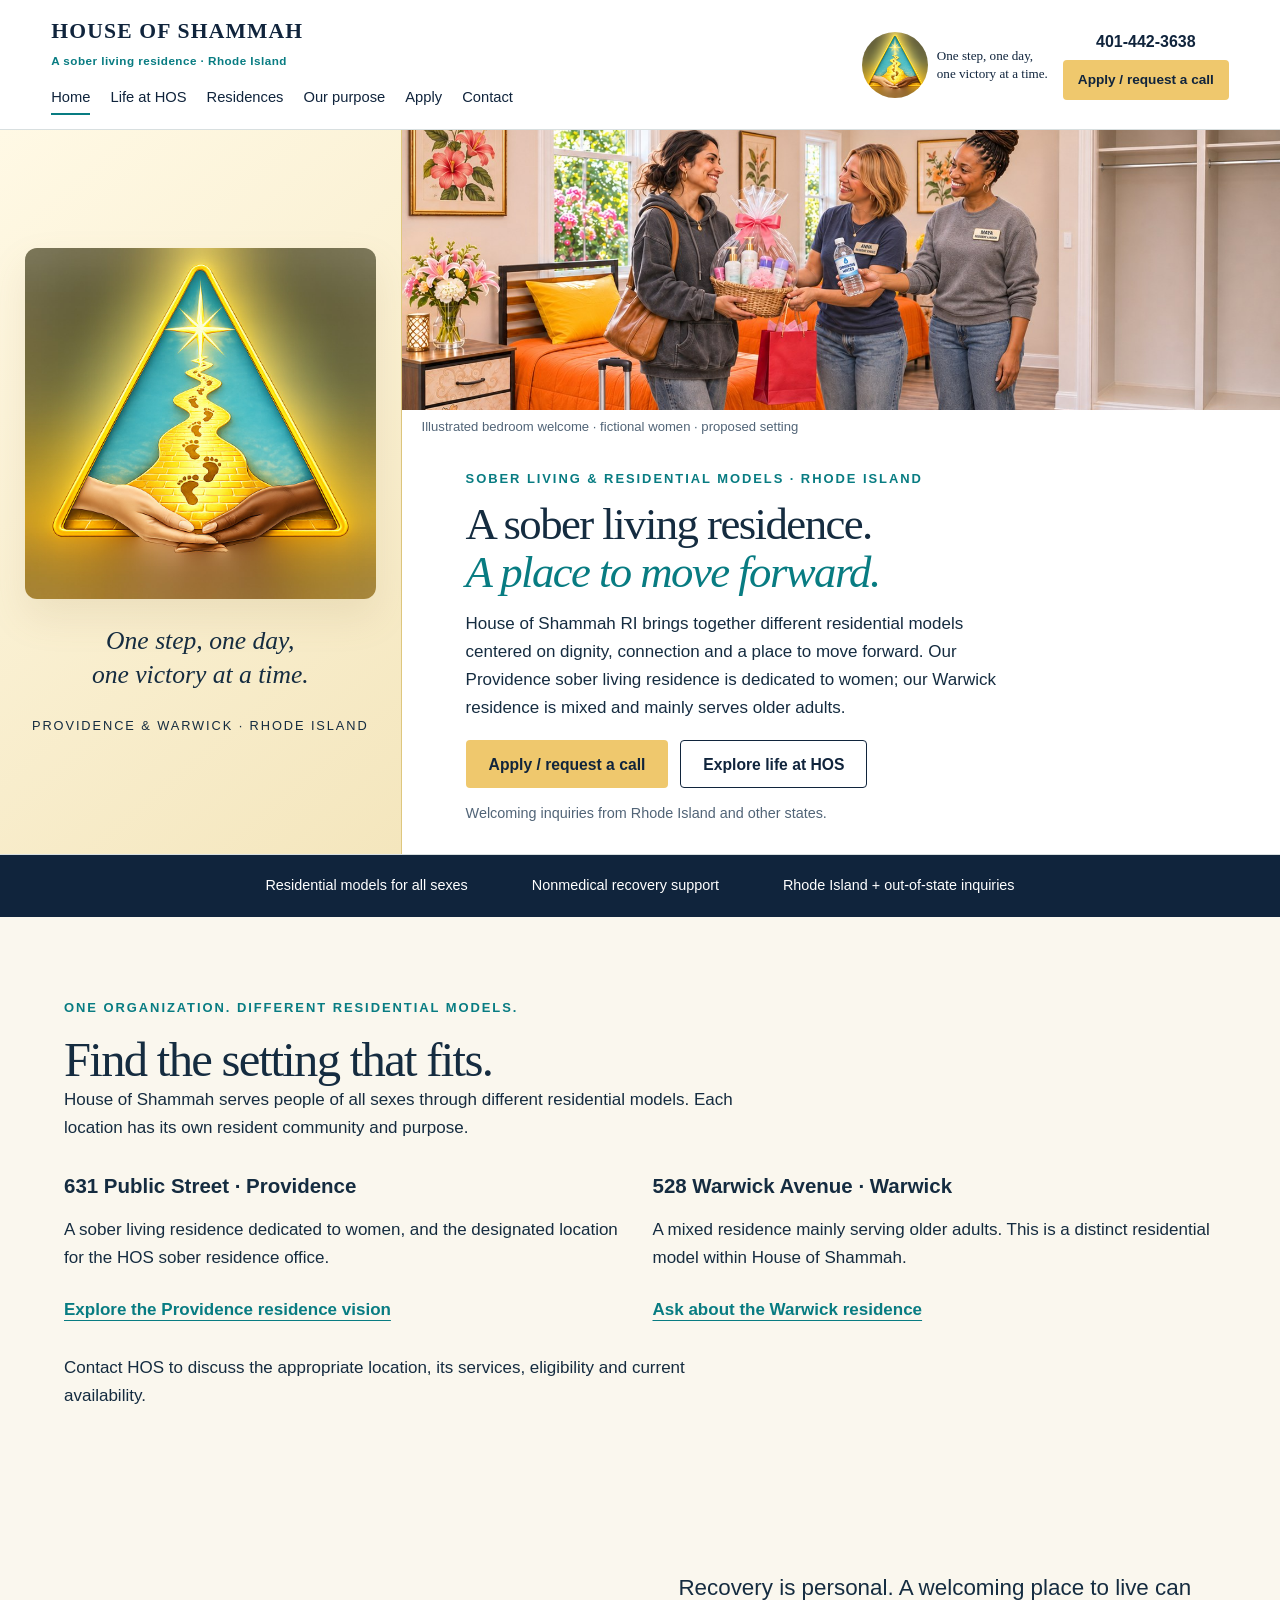
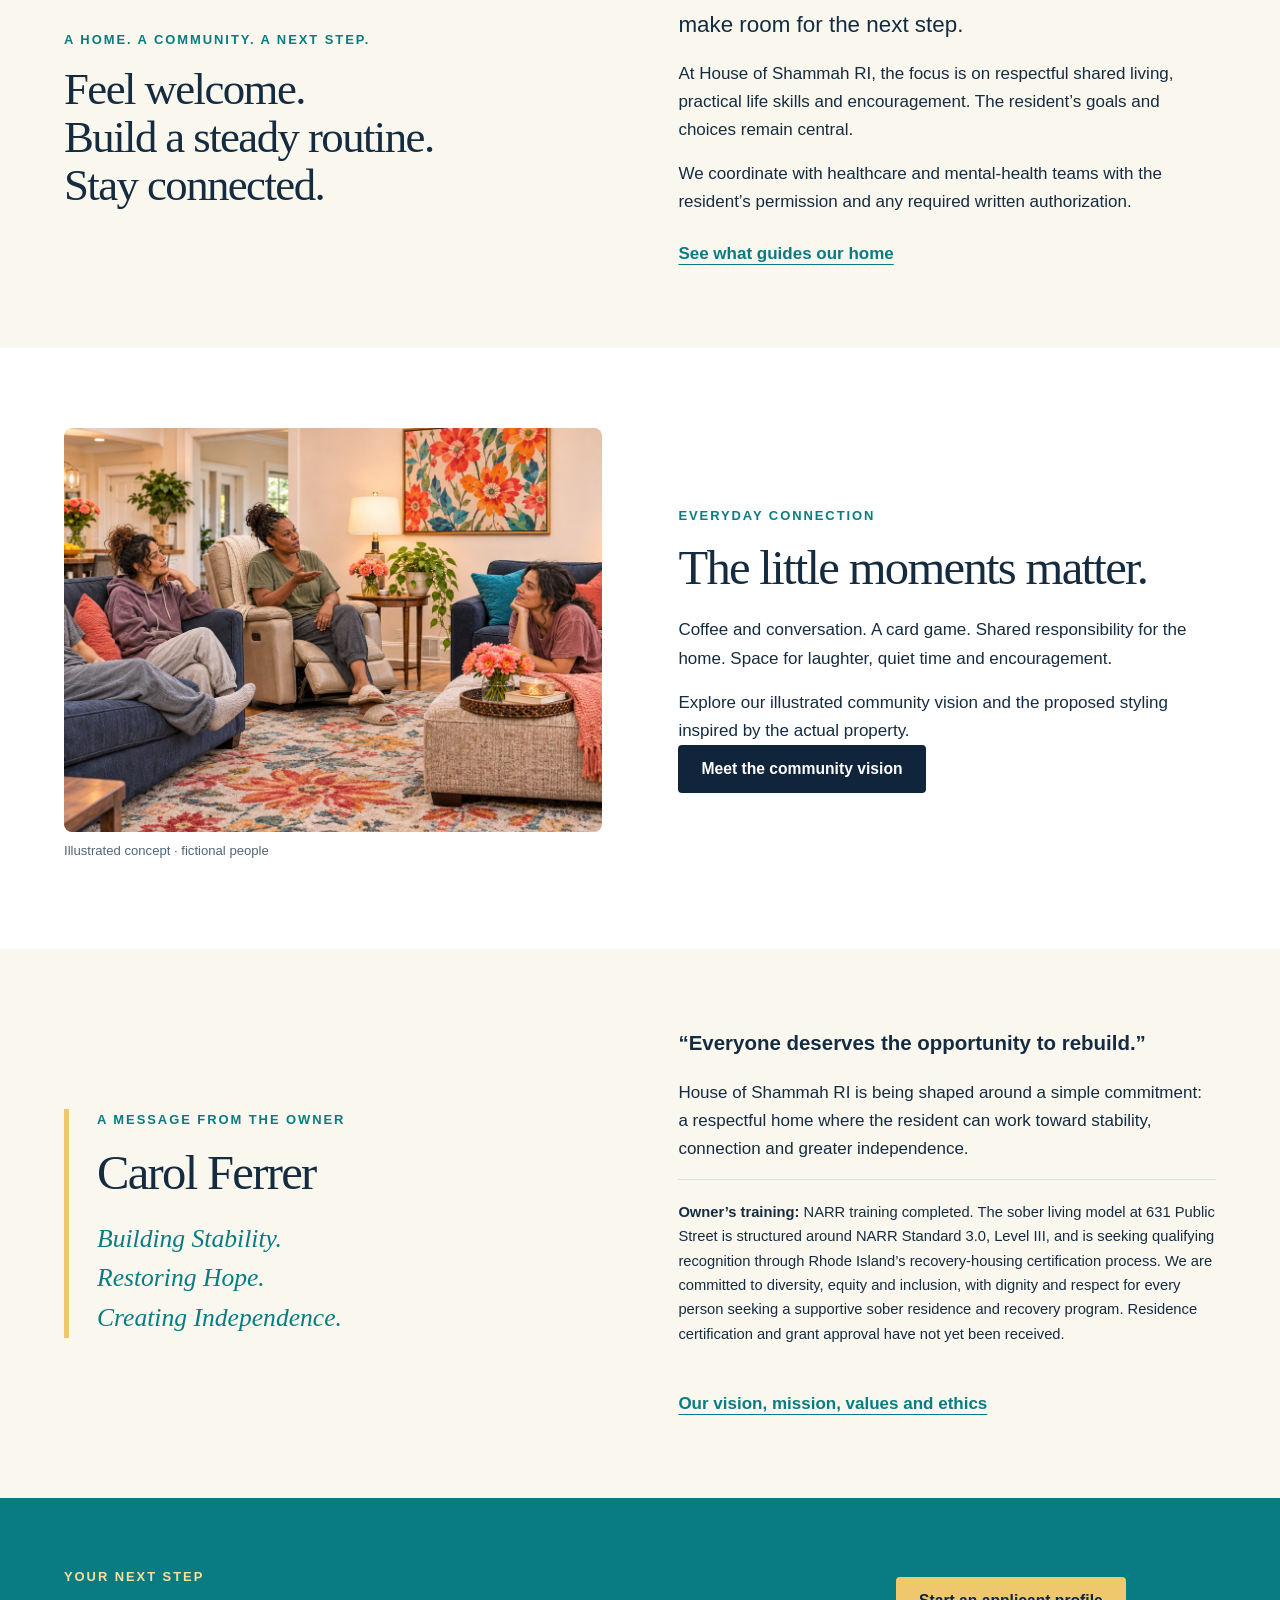
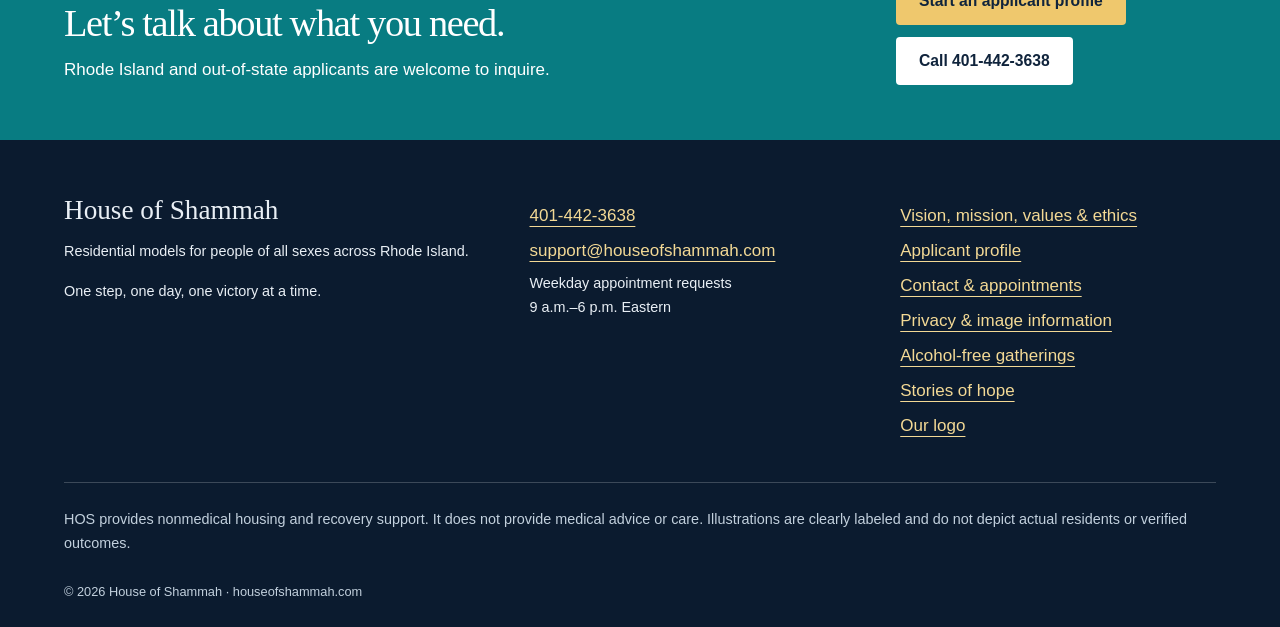
==== index.html @ 66580cbb "Clarify HOS organization and Providence and Warwick residential models" ====
<!doctype html><html lang="en"><head><meta charset="utf-8"><meta name="viewport" content="width=device-width,initial-scale=1"><title>A Sober Living Residence in Rhode Island | House of Shammah</title><meta name="description" content="House of Shammah serves all sexes through different Rhode Island residential models: a women’s sober residence and designated office in Providence, and a mixed residence mainly for older adults in Warwick."><meta name="theme-color" content="#10243c"><link rel="canonical" href="https://houseofshammah.com/"><link rel="icon" href="assets/refresh/hos-logo.jpg"><meta property="og:title" content="A Sober Living Residence in Rhode Island | House of Shammah"><meta property="og:description" content="House of Shammah serves all sexes through different Rhode Island residential models: a women’s sober residence and designated office in Providence, and a mixed residence mainly for older adults in Warwick."><meta property="og:image" content="https://houseofshammah.com/assets/refresh/welcome-casual.jpg"><link rel="stylesheet" href="redesign.css"><link rel="stylesheet" href="finishing.css"><script src="site.js" defer></script></head><body><a class="skip" href="#main">Skip to content</a><header class="site-header"><div class="header-inner"><div class="navigation"><a class="wordmark" href="index.html">HOUSE OF SHAMMAH<span>A sober living residence · Rhode Island</span></a><button class="menu-toggle" aria-expanded="false" aria-controls="primary-nav">Menu</button><nav id="primary-nav" aria-label="Main navigation"><a href="index.html" aria-current=page>Home</a><a href="life.html" >Life at HOS</a><a href="residence.html" >Residences</a><a href="purpose.html" >Our purpose</a><a href="apply.html" >Apply</a><a href="contact.html" >Contact</a></nav></div><div class="header-contact"><a class="mini-brand" href="logo.html" aria-label="House of Shammah logo and tagline"><img src="assets/refresh/hos-logo.jpg" alt="House of Shammah gold and turquoise logo"><span>One step, one day,<br>one victory at a time.</span></a><div class="contact-actions"><a href="tel:14014423638">401-442-3638</a><a class="button gold small" href="apply.html">Apply / request a call</a></div></div></div><div class="compact-tagline">One step, one day, one victory at a time.</div></header><main id="main"><section class="hero"><div class="hero-brand"><a href="logo.html"><img src="assets/refresh/hos-logo.jpg" alt="House of Shammah logo" width="1024" height="1024"></a><p class="brand-tagline">One step, one day,<br>one victory at a time.</p><p class="place">Providence & Warwick · Rhode Island</p></div><div class="hero-story"><div class="hero-copy"><p class="eyebrow">Sober living & residential models · Rhode Island</p><h1>A sober living residence.<br><em>A place to move forward.</em></h1><p>House of Shammah RI brings together different residential models centered on dignity, connection and a place to move forward. Our Providence sober living residence is dedicated to women; our Warwick residence is mixed and mainly serves older adults.</p><div class="buttons"><a class="button gold" href="apply.html">Apply / request a call</a><a class="button outline" href="life.html">Explore life at HOS</a></div><p class="micro">Welcoming inquiries from Rhode Island and other states.</p></div><div class="hero-photo"><figure><a class="image-link" href="assets/refresh/bedroom-welcome-water.jpg" aria-label="Open image: Women offering a newcomer a welcome basket and drinking water"><img src="assets/refresh/bedroom-welcome-water.jpg" alt="Women offering a newcomer a welcome basket and drinking water" fetchpriority=high decoding="async"></a><figcaption>Illustrated bedroom welcome · fictional women · proposed setting</figcaption></figure></div></div></section><div class="promise-strip"><span>Residential models for all sexes</span><span>Nonmedical recovery support</span><span>Rhode Island + out-of-state inquiries</span></div><section class="section" id="residential-models"><p class="eyebrow">One organization. Different residential models.</p><h2>Find the setting that fits.</h2><p>House of Shammah serves people of all sexes through different residential models. Each location has its own resident community and purpose.</p><div class="comparison"><article><h3>631 Public Street · Providence</h3><p>A sober living residence dedicated to women, and the designated location for the HOS sober residence office.</p><a class="text-link" href="residence.html#providence">Explore the Providence residence vision</a></article><article><h3>528 Warwick Avenue · Warwick</h3><p>A mixed residence mainly serving older adults. This is a distinct residential model within House of Shammah.</p><a class="text-link" href="contact.html">Ask about the Warwick residence</a></article></div><p>Contact HOS to discuss the appropriate location, its services, eligibility and current availability.</p></section><section class="section intro"><div><p class="eyebrow">A home. A community. A next step.</p><h2>Feel welcome.<br>Build a steady routine.<br>Stay connected.</h2></div><div><p class="large">Recovery is personal. A welcoming place to live can make room for the next step.</p><p>At House of Shammah RI, the focus is on respectful shared living, practical life skills and encouragement. The resident’s goals and choices remain central.</p><p>We coordinate with healthcare and mental-health teams with the resident’s permission and any required written authorization.</p><a class="text-link" href="purpose.html">See what guides our home</a></div></section><section class="section feature"><div><figure><a class="image-link" href="assets/refresh/living-casual.jpg" aria-label="Open image: Fictional women in casual clothing enjoying conversation in a living room"><img src="assets/refresh/living-casual.jpg" alt="Fictional women in casual clothing enjoying conversation in a living room" loading=lazy decoding="async"></a><figcaption>Illustrated concept · fictional people</figcaption></figure></div><div><p class="eyebrow">Everyday connection</p><h2>The little moments matter.</h2><p>Coffee and conversation. A card game. Shared responsibility for the home. Space for laughter, quiet time and encouragement.</p><p>Explore our illustrated community vision and the proposed styling inspired by the actual property.</p><a class="button navy" href="life.html">Meet the community vision</a></div></section><section class="section founder"><div class="founder-name"><p class="eyebrow">A message from the owner</p><h2>Carol Ferrer</h2><p class="founder-tagline">Building Stability.<br>Restoring Hope.<br>Creating Independence.</p></div><div><h3>“Everyone deserves the opportunity to rebuild.”</h3><p>House of Shammah RI is being shaped around a simple commitment: a respectful home where the resident can work toward stability, connection and greater independence.</p><p class="credential"><strong>Owner’s training:</strong> NARR training completed. The sober living model at 631 Public Street is structured around NARR Standard 3.0, Level III, and is seeking qualifying recognition through Rhode Island’s recovery-housing certification process. We are committed to diversity, equity and inclusion, with dignity and respect for every person seeking a supportive sober residence and recovery program. Residence certification and grant approval have not yet been received.</p><a class="text-link" href="purpose.html">Our vision, mission, values and ethics</a></div></section><section class="cta"><div><p class="eyebrow">Your next step</p><h2>Let’s talk about what you need.</h2><p>Rhode Island and out-of-state applicants are welcome to inquire.</p></div><div class="buttons"><a class="button gold" href="apply.html">Start an applicant profile</a><a class="button light" href="tel:14014423638">Call 401-442-3638</a></div></section></main><footer><div class="footer-grid"><div><strong>House of Shammah</strong><p>Residential models for people of all sexes across Rhode Island.</p><p>One step, one day, one victory at a time.</p></div><div><a href="tel:14014423638">401-442-3638</a><a href="mailto:support@houseofshammah.com">support@houseofshammah.com</a><p>Weekday appointment requests<br>9 a.m.–6 p.m. Eastern</p></div><div><a href="purpose.html">Vision, mission, values & ethics</a><a href="apply.html">Applicant profile</a><a href="contact.html">Contact & appointments</a><a href="privacy.html">Privacy & image information</a><a href="alcohol-free.html">Alcohol-free gatherings</a><a href="stories.html">Stories of hope</a><a href="logo.html">Our logo</a></div></div><p class="footer-note">HOS provides nonmedical housing and recovery support. It does not provide medical advice or care. Illustrations are clearly labeled and do not depict actual residents or verified outcomes.</p><p class="copyright">© 2026 House of Shammah · houseofshammah.com</p></footer><dialog id="image-dialog"><button class="dialog-close" aria-label="Close enlarged image">Close</button><img alt=""><p></p></dialog></body></html>
---- redesign.css ----
:root{--navy:#10243c;--teal:#087c82;--gold:#efc86d;--cream:#faf7ee;--ink:#152c40;--muted:#516477;--line:#d8dfe0;--serif:Georgia,'Times New Roman',serif}*{box-sizing:border-box}html{scroll-behavior:smooth;scroll-padding-top:160px}body{margin:0;background:var(--cream);color:var(--ink);font:1.0625rem/1.65 Arial,Helvetica,sans-serif}img{display:block;max-width:100%;height:auto}a{color:var(--teal);text-underline-offset:5px}button,input,select,textarea{font:inherit}button,a:focus-visible,input:focus-visible,select:focus-visible,textarea:focus-visible,summary:focus-visible{outline-color:var(--teal);outline-offset:4px}h1,h2,h3,p,figure{margin:0}h1,h2{font-family:var(--serif);font-weight:400;line-height:1.07;letter-spacing:-.035em}h1{font-size:clamp(2.5rem,4.9vw,4.8rem)}h2{font-size:clamp(2.1rem,3.8vw,3.7rem)}h3{font-size:1.28rem;line-height:1.35}p+p{margin-top:1rem}p{max-width:72ch}.eyebrow{text-transform:uppercase;font-size:.81rem;letter-spacing:.15em;font-weight:700;color:var(--teal);margin-bottom:1rem}.lede{font-size:1.25rem;max-width:64ch;line-height:1.6}.large{font-size:1.4rem}.micro,.form-note{font-size:.9rem;color:var(--muted)}.skip{position:fixed;top:-100px;left:20px;z-index:100;background:white;padding:12px}.skip:focus{top:10px}.site-header{position:sticky;top:0;z-index:30;background:#fffffff7;border-bottom:1px solid var(--line);backdrop-filter:blur(14px)}.header-inner{max-width:1520px;margin:auto;display:flex;justify-content:space-between;gap:24px;padding:14px 4vw;align-items:center}.wordmark{font-family:var(--serif);font-size:1.35rem;letter-spacing:.055em;text-decoration:none;color:var(--navy);font-weight:700;display:block}.wordmark span{display:block;font:700 .73rem/1.4 Arial,sans-serif;letter-spacing:.04em;color:var(--teal);margin:3px 0 12px}.navigation nav{display:flex;flex-wrap:wrap;gap:20px}.navigation nav a{font-size:.92rem;color:var(--navy);text-decoration:none;padding:4px 0;border-bottom:2px solid transparent}.navigation nav a:hover,.navigation nav a[aria-current]{border-color:var(--teal)}.header-contact{display:flex;align-items:center;gap:15px;flex-shrink:0}.mini-brand{display:flex;align-items:center;gap:9px;text-decoration:none;color:var(--navy)}.mini-brand img{width:66px;height:66px;object-fit:contain;border-radius:50%}.mini-brand span{font:.82rem/1.35 var(--serif)}.contact-actions{display:flex;flex-direction:column;align-items:center;gap:5px}.contact-actions>a:first-child{font-weight:700;text-decoration:none;color:var(--navy);font-size:1rem}.button{display:inline-flex;justify-content:center;align-items:center;border:1px solid transparent;min-height:48px;padding:12px 22px;text-decoration:none;border-radius:4px;font-size:.98rem;line-height:1.35;font-weight:700;cursor:pointer;transition:transform .16s,background .16s}.button:hover{transform:translateY(-2px)}.button.small{font-size:.85rem;min-height:40px;padding:9px 14px}.button.gold{background:var(--gold);color:var(--navy)}.button.navy{background:var(--navy);color:white}.button.outline{background:transparent;border-color:var(--navy);color:var(--navy)}.button.light{background:white;color:var(--navy)}.buttons{display:flex;flex-wrap:wrap;gap:12px;margin-top:24px}.text-link{font-weight:700;display:inline-block;margin-top:24px}.menu-toggle{display:none}.hero{display:grid;grid-template-columns:minmax(270px,.8fr) minmax(0,1.75fr);max-width:1600px;margin:auto;border-bottom:1px solid var(--line)}.hero-brand{display:flex;align-items:center;justify-content:center;flex-direction:column;text-align:center;background:linear-gradient(140deg,#fff9e5,#f4e6bd);padding:42px 25px;border-right:1px solid #dec77e}.hero-brand img{width:100%;max-width:360px;aspect-ratio:1;object-fit:contain;border-radius:12px;box-shadow:0 18px 38px #9b7c4b22}.brand-tagline{font:italic clamp(1.3rem,2vw,2rem)/1.35 var(--serif);margin-top:25px}.place{font-size:.8rem;text-transform:uppercase;letter-spacing:.15em;margin-top:22px}.hero-story{position:relative;background:white;display:flex;flex-direction:column}.hero-copy{padding:35px 5vw 28px}.hero-copy h1{font-size:clamp(2.6rem,4vw,4.1rem)}.hero-copy h1 em{font-weight:400;color:var(--teal)}.hero-copy>p:not(.eyebrow){margin-top:18px;max-width:59ch}.hero-copy .micro{margin-top:14px!important}.hero-photo figure>a{display:block}.hero-photo img{width:100%;height:310px;object-fit:cover;object-position:center 48%}.hero-photo figcaption{padding:7px 20px}.promise-strip{background:var(--navy);color:white;display:flex;justify-content:center;gap:5vw;padding:19px 5vw;font-size:.9rem}.section{max-width:1340px;margin:auto;padding:80px 5vw}.intro,.feature,.founder{display:grid;grid-template-columns:1fr 1fr;gap:6vw;align-items:center}.intro h2{font-size:clamp(2rem,3.5vw,3.4rem)}.feature{background:white;max-width:none;padding-left:max(5vw,calc((100vw - 1206px)/2));padding-right:max(5vw,calc((100vw - 1206px)/2))}.feature h2,.founder h3{margin-bottom:22px}.feature figure img{width:100%;aspect-ratio:4/3;object-fit:cover;border-radius:8px}.founder-name{border-left:5px solid var(--gold);padding-left:28px}.founder-tagline{font:italic 1.6rem/1.55 var(--serif);color:var(--teal);margin-top:20px}.credential{font-size:.92rem;padding:20px 0;border-top:1px solid var(--line)}.cta{background:var(--teal);color:white;padding:55px max(5vw,calc((100vw - 1206px)/2));display:flex;gap:40px;align-items:center;justify-content:space-between}.cta .eyebrow{color:#f8df9e}.cta h2{font-size:clamp(2rem,3vw,3rem)}.cta p{margin-top:12px}.cta .buttons{max-width:320px;flex-shrink:0}.page-heading{max-width:1340px;margin:auto;padding:65px 5vw 42px}.page-heading h1{max-width:1000px;margin-bottom:25px}.page-heading+.section{padding-top:35px}.comparison{display:grid;grid-template-columns:1fr 1fr;gap:25px;margin:30px 0}.comparison h3{margin-bottom:16px}.comparison img{width:100%;aspect-ratio:4/3;object-fit:cover;border-radius:6px}.comparison+figure img{width:100%;border-radius:7px}.gallery{display:grid;gap:25px;margin-top:28px}.gallery.two{grid-template-columns:1fr 1fr}.gallery.three{grid-template-columns:repeat(3,1fr)}.gallery img{width:100%;height:330px;object-fit:cover;border-radius:6px}.gallery.three img{height:265px}.gallery-heading{font:2rem var(--serif);border-top:1px solid var(--line);padding-top:32px;margin-top:40px}figcaption{font-size:.82rem;line-height:1.5;padding:9px 0;color:var(--muted)}figcaption strong{font-size:1rem;color:var(--navy)}.image-link{display:block;cursor:zoom-in}.pastel{background:#eff7f4;max-width:none;padding-left:max(5vw,calc((100vw - 1206px)/2));padding-right:max(5vw,calc((100vw - 1206px)/2))}.view-switch{display:flex;gap:10px;margin-top:25px}.concept-section{padding-top:25px}.purpose-triptych{display:grid;grid-template-columns:1fr 1fr 1fr;gap:30px;align-items:start}.purpose-logo{position:sticky;top:165px;border-right:1px solid #c8aa5c;padding-right:25px;text-align:center}.purpose-logo img{width:100%;object-fit:contain;aspect-ratio:1;border-radius:10px}.purpose-logo h2{font-size:2rem;margin:25px 0 10px}.purpose-logo p{font:italic 1.5rem/1.4 var(--serif)}.frame-column{display:grid;gap:24px}.frame-column img{width:100%;height:auto;object-fit:contain}.readable-statements{padding-top:20px}details{margin-top:18px;border-bottom:1px solid var(--line);padding:20px 0}summary{cursor:pointer;font-size:1.2rem;font-weight:700}details p{padding:20px 0 5px}.application-layout{display:grid;grid-template-columns:310px 1fr;gap:55px;padding-top:20px}.application-layout aside{align-self:start;position:sticky;top:155px}.application-layout aside h2{font-size:2rem}.application-layout ol{padding-left:24px}.application-layout li{margin:15px 0}form{min-width:0}form>h2{font-size:2rem;margin-bottom:25px}fieldset{border:0;border-top:1px solid var(--line);padding:30px 0;margin:0}legend{font:1.7rem var(--serif);padding:0 12px 0 0}label{display:block;font-size:.95rem;font-weight:700;margin-top:15px}input,select,textarea{display:block;width:100%;min-height:46px;border:1px solid #9aaab5;background:white;border-radius:4px;color:var(--navy);padding:10px 12px;margin-top:7px;max-width:100%}textarea{resize:vertical}input[type=checkbox]{display:inline;width:18px;height:18px;min-height:18px;flex-shrink:0;margin:4px 0 0}.check{display:flex;gap:10px;align-items:start;font-weight:400}.form-grid{display:grid;grid-template-columns:1fr 1fr;gap:0 22px}.contact-person{padding:15px 0 22px}.contact-person+.contact-person{border-top:1px dashed var(--line)}.income-options{margin-top:20px;display:grid;grid-template-columns:1fr 1fr;gap:0 20px}.income-options p{grid-column:1/-1}fieldset>p,.form-note{margin-top:20px}.text-button{background:transparent;border:0;text-decoration:underline;color:var(--teal);cursor:pointer;padding:12px}form button[type=submit]{margin-top:25px}#appointment-status{font-weight:700;margin-top:20px;color:var(--teal)}.contact-grid{display:grid;grid-template-columns:1fr 1fr;gap:7vw;padding-top:20px}.contact-block{background:var(--navy);color:white;padding:35px;border-radius:8px}.contact-block h2{font-size:2.5rem;margin-bottom:30px}.contact-block a{display:block;color:var(--gold);overflow-wrap:anywhere}.big-phone{font-size:clamp(1.8rem,2.8vw,2.5rem);text-decoration:none;font-weight:700;margin:20px 0}.contact-block p{margin-top:22px}.appointment-form h2{font-size:2.8rem;margin-bottom:20px}.appointment-form{scroll-margin-top:170px}.logo-page{text-align:center;max-width:1100px;margin:auto;padding:70px 5vw 90px}.logo-page h1{font-size:clamp(2.5rem,4vw,4rem)}.logo-page>img{width:min(100%,640px);aspect-ratio:1;object-fit:contain;margin:35px auto;border-radius:12px}.logo-page .button{margin-top:35px}.prose{max-width:1000px;padding-top:10px}.prose h2{font-size:2rem;margin:35px 0 20px}.footer-grid{max-width:1206px;margin:auto;display:grid;grid-template-columns:1.3fr 1fr 1fr;gap:55px}footer{background:#0b1b2f;color:#e9eff5;padding:55px 5vw 25px}footer a{color:#f3d995;display:block;margin:7px 0;overflow-wrap:anywhere}footer p{font-size:.9rem}.footer-grid strong{font:1.7rem var(--serif)}.footer-grid strong+p{margin-top:12px}.footer-note{max-width:1206px;margin:35px auto 0;border-top:1px solid #ffffff33;padding-top:25px;color:#c2d0dd}.copyright{max-width:1206px;margin:25px auto 0;color:#c2d0dd;font-size:.8rem}dialog{border:0;border-radius:8px;max-width:95vw;width:1100px;max-height:94vh;background:white;padding:18px}dialog::backdrop{background:#071528dc}dialog img{max-height:78vh;width:100%;object-fit:contain}dialog p{font-size:.9rem;margin-top:10px}.dialog-close{float:right;border:1px solid var(--navy);background:var(--navy);color:white;padding:8px 18px;border-radius:4px;margin-bottom:12px;cursor:pointer}.profile-print{display:none}
@media(max-width:1100px){.header-inner{gap:15px}.mini-brand span{display:none}.navigation nav{gap:14px}.wordmark{font-size:1.15rem}.hero-copy{padding:30px}.hero-copy h1{font-size:3rem}.hero-brand{padding:30px 18px}.application-layout{grid-template-columns:250px 1fr;gap:30px}.gallery img{height:280px}.purpose-triptych{gap:18px}.purpose-logo{padding-right:16px}}
@media(max-width:800px){html{scroll-padding-top:155px}.header-inner{padding:10px 4vw;gap:10px}.wordmark{font-size:.95rem;letter-spacing:.015em}.wordmark span{font-size:.67rem;margin-bottom:5px;max-width:210px}.menu-toggle{display:block;border:1px solid #b7c6cb;background:white;padding:6px 12px;border-radius:3px;font-size:.85rem;color:var(--navy)}.navigation nav{display:none;position:absolute;top:100%;left:0;right:0;background:white;padding:20px 5vw;box-shadow:0 10px 15px #0001}.navigation nav.open{display:flex}.header-contact{gap:7px}.mini-brand img{width:49px;height:49px}.contact-actions>a:first-child{font-size:.82rem}.button.small{padding:8px;font-size:.75rem;min-height:35px}.hero{grid-template-columns:1fr}.hero-brand{padding:25px;display:grid;grid-template-columns:100px 1fr;gap:15px;border-right:0;border-bottom:1px solid #dec77e}.hero-brand img{width:100px}.hero-brand .brand-tagline{margin:0;font-size:1.35rem;text-align:left}.hero-brand .place{display:none}.hero-copy{padding:35px 6vw}.hero-copy h1{font-size:clamp(2.5rem,7.4vw,3.8rem)}.hero-photo img{height:auto;aspect-ratio:4/3}.promise-strip{flex-wrap:wrap;gap:10px 25px;justify-content:start;padding:18px 6vw}.section{padding:50px 6vw}.intro,.feature,.founder{grid-template-columns:1fr;gap:30px}.intro h2{font-size:2.8rem}.feature h2{margin-top:5px}.page-heading{padding:45px 6vw 30px}.page-heading .lede{font-size:1.1rem}.comparison,.gallery.two,.gallery.three{grid-template-columns:1fr}.gallery img,.gallery.three img{height:auto;max-height:550px;object-fit:contain;background:#f2efe6}.comparison img{height:auto;aspect-ratio:auto}.purpose-triptych{grid-template-columns:1fr 1fr}.purpose-logo{grid-column:1/-1;position:static;border-right:0;border-bottom:1px solid #c8aa5c;padding:0 0 28px}.purpose-logo img{width:240px;margin:auto}.purpose-logo h2{margin-top:20px}.application-layout,.contact-grid{grid-template-columns:1fr;gap:35px}.application-layout aside{position:static}.cta{flex-direction:column;align-items:start;gap:15px;padding:40px 6vw}.cta .buttons{max-width:none}.footer-grid{grid-template-columns:1fr;gap:25px}.frame-column{gap:18px}.frame-column figcaption{font-size:.75rem}.contact-block{padding:25px}.form-grid{gap:0 16px}}
@media(max-width:450px){.header-contact .mini-brand{display:flex}.mini-brand img{width:36px;height:36px}.mini-brand span{display:none}.contact-actions{gap:6px}.navigation .wordmark{max-width:150px;font-size:.82rem}.navigation nav{flex-direction:column;gap:8px}.hero-brand{grid-template-columns:84px 1fr;padding:20px}.hero-brand img{width:84px}.brand-tagline{font-size:1.2rem!important}.form-grid,.income-options{grid-template-columns:1fr}.purpose-triptych{grid-template-columns:1fr}.purpose-logo{grid-column:auto}.frame-column img{max-width:420px;margin:auto}h1{font-size:2.6rem}.hero-copy h1{font-size:2.7rem}.buttons>.button{flex-grow:1}.contact-actions .button{font-size:.67rem;padding:7px}.gallery-heading{margin-top:28px}}
@media(prefers-reduced-motion:reduce){html{scroll-behavior:auto}*,*::before,*::after{transition:none!important;animation:none!important}}
@media print{body{font:12pt/1.5 Arial;background:white;color:black}.site-header,footer,.cta,.buttons,.menu-toggle,.view-switch{display:none!important}.section,.page-heading{padding:20px 0;max-width:none}.application-layout{display:block}.application-layout aside{display:none}.profile-printing body>*{display:none!important}.profile-printing body>.profile-print{display:block!important;padding:20px}.profile-print h1{font:24pt Georgia;margin-bottom:12px}.profile-print h2{font:18pt Georgia;margin:25px 0 12px}.profile-print p{font:12pt/1.5 Arial;margin:8px 0;white-space:pre-wrap;overflow-wrap:anywhere}.profile-print section{break-inside:avoid}a{color:inherit;text-decoration:none}figure{break-inside:avoid}}
---- finishing.css ----
.compact-tagline{display:none}.hero-photo{order:-1}.hero-photo img{height:280px;object-position:center 20%}.hero-copy{padding-top:24px;padding-bottom:28px}.hero-copy h1{font-size:clamp(2.5rem,3.5vw,3.55rem)}.hero-copy .eyebrow{margin-bottom:12px}.hero-copy>p:not(.eyebrow){margin-top:13px}.hero-copy .buttons{margin-top:18px}
.foundation-section{display:grid;grid-template-columns:1fr 1fr;align-items:center;gap:60px;border-top:1px solid #d8dfe0}.foundation-section img{max-height:850px;width:100%;object-fit:contain}.foundation-section h2{margin-bottom:24px}
@media(max-width:800px){.foundation-section{grid-template-columns:1fr;gap:25px}}
@media(max-width:1100px){.compact-tagline{display:block;text-align:center;font:italic .95rem/1.5 Georgia,serif;padding:4px 12px;border-top:1px solid #edf0ef;color:#10243c}.header-inner{padding-top:10px;padding-bottom:8px}}
@media(max-width:800px){.hero-photo img{height:auto;aspect-ratio:16/10;object-position:center 65%}.hero-copy h1{font-size:clamp(2.5rem,7.4vw,3.8rem)}}
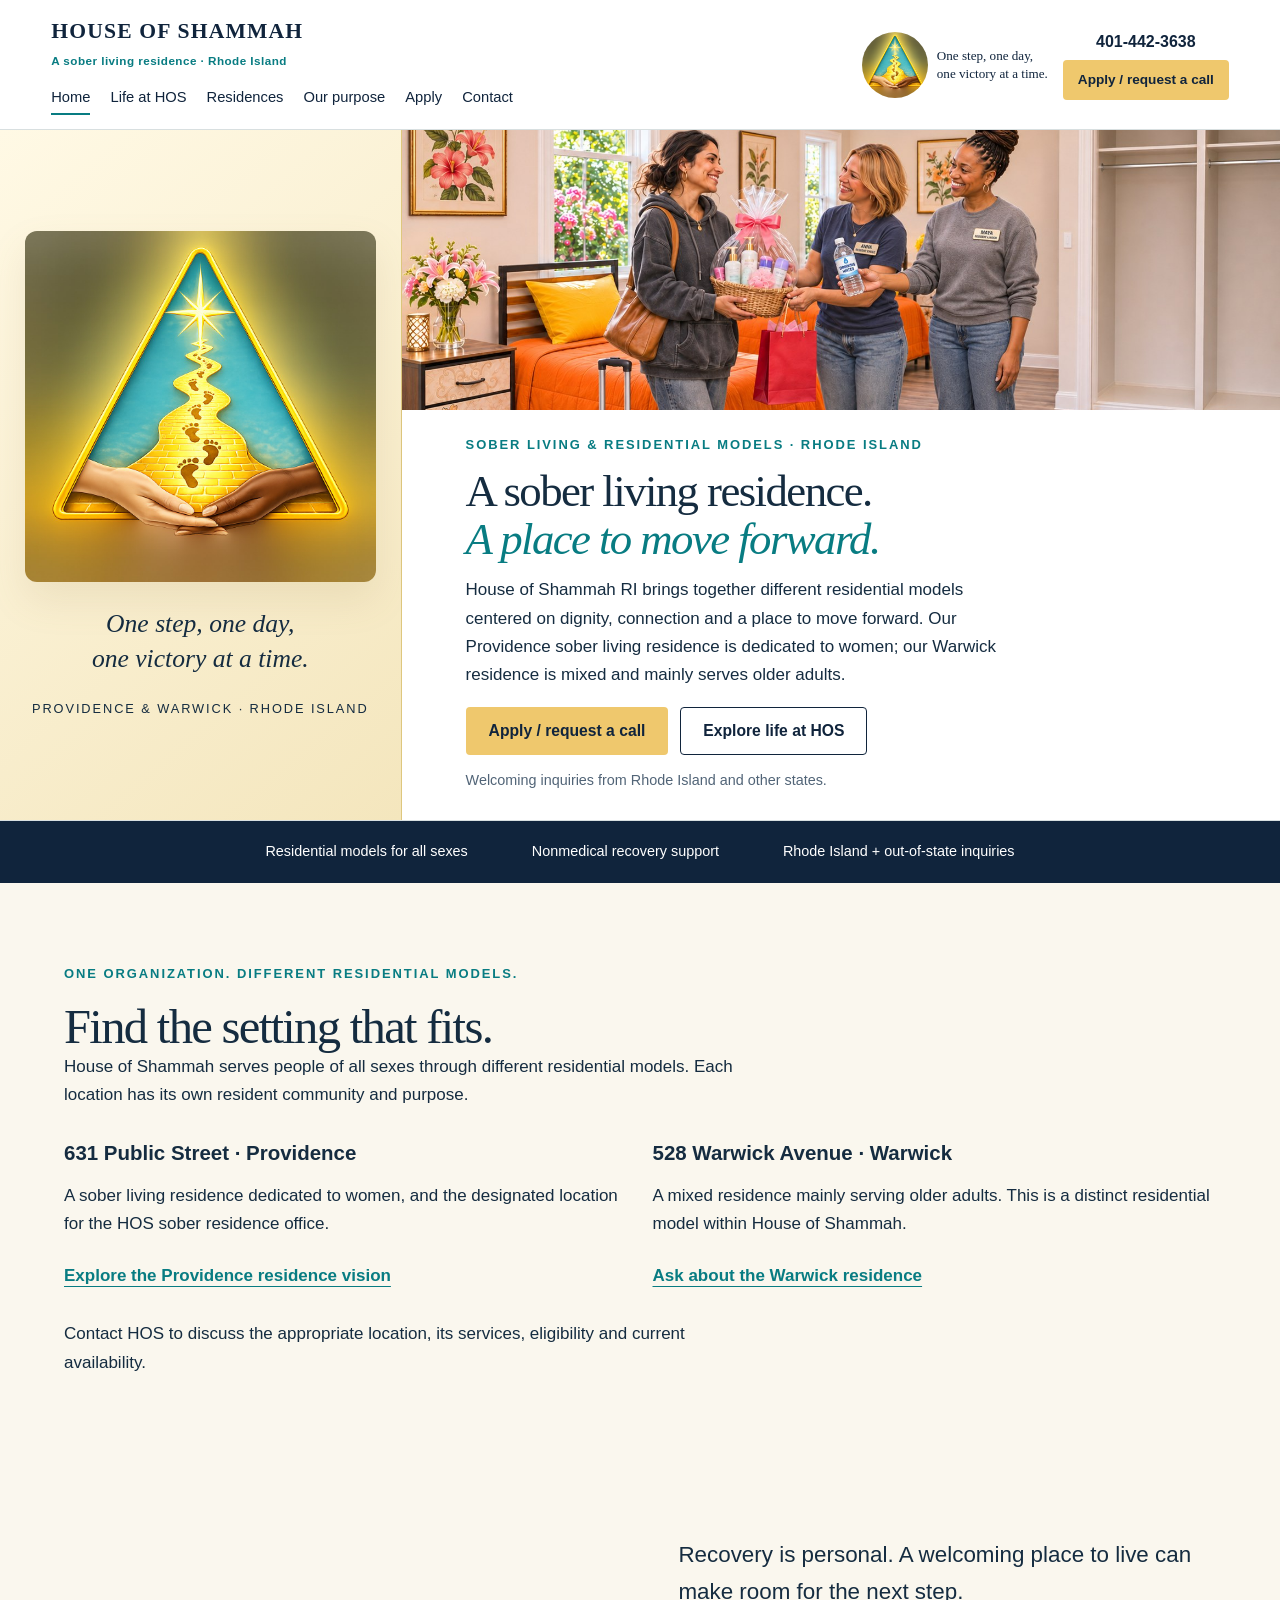
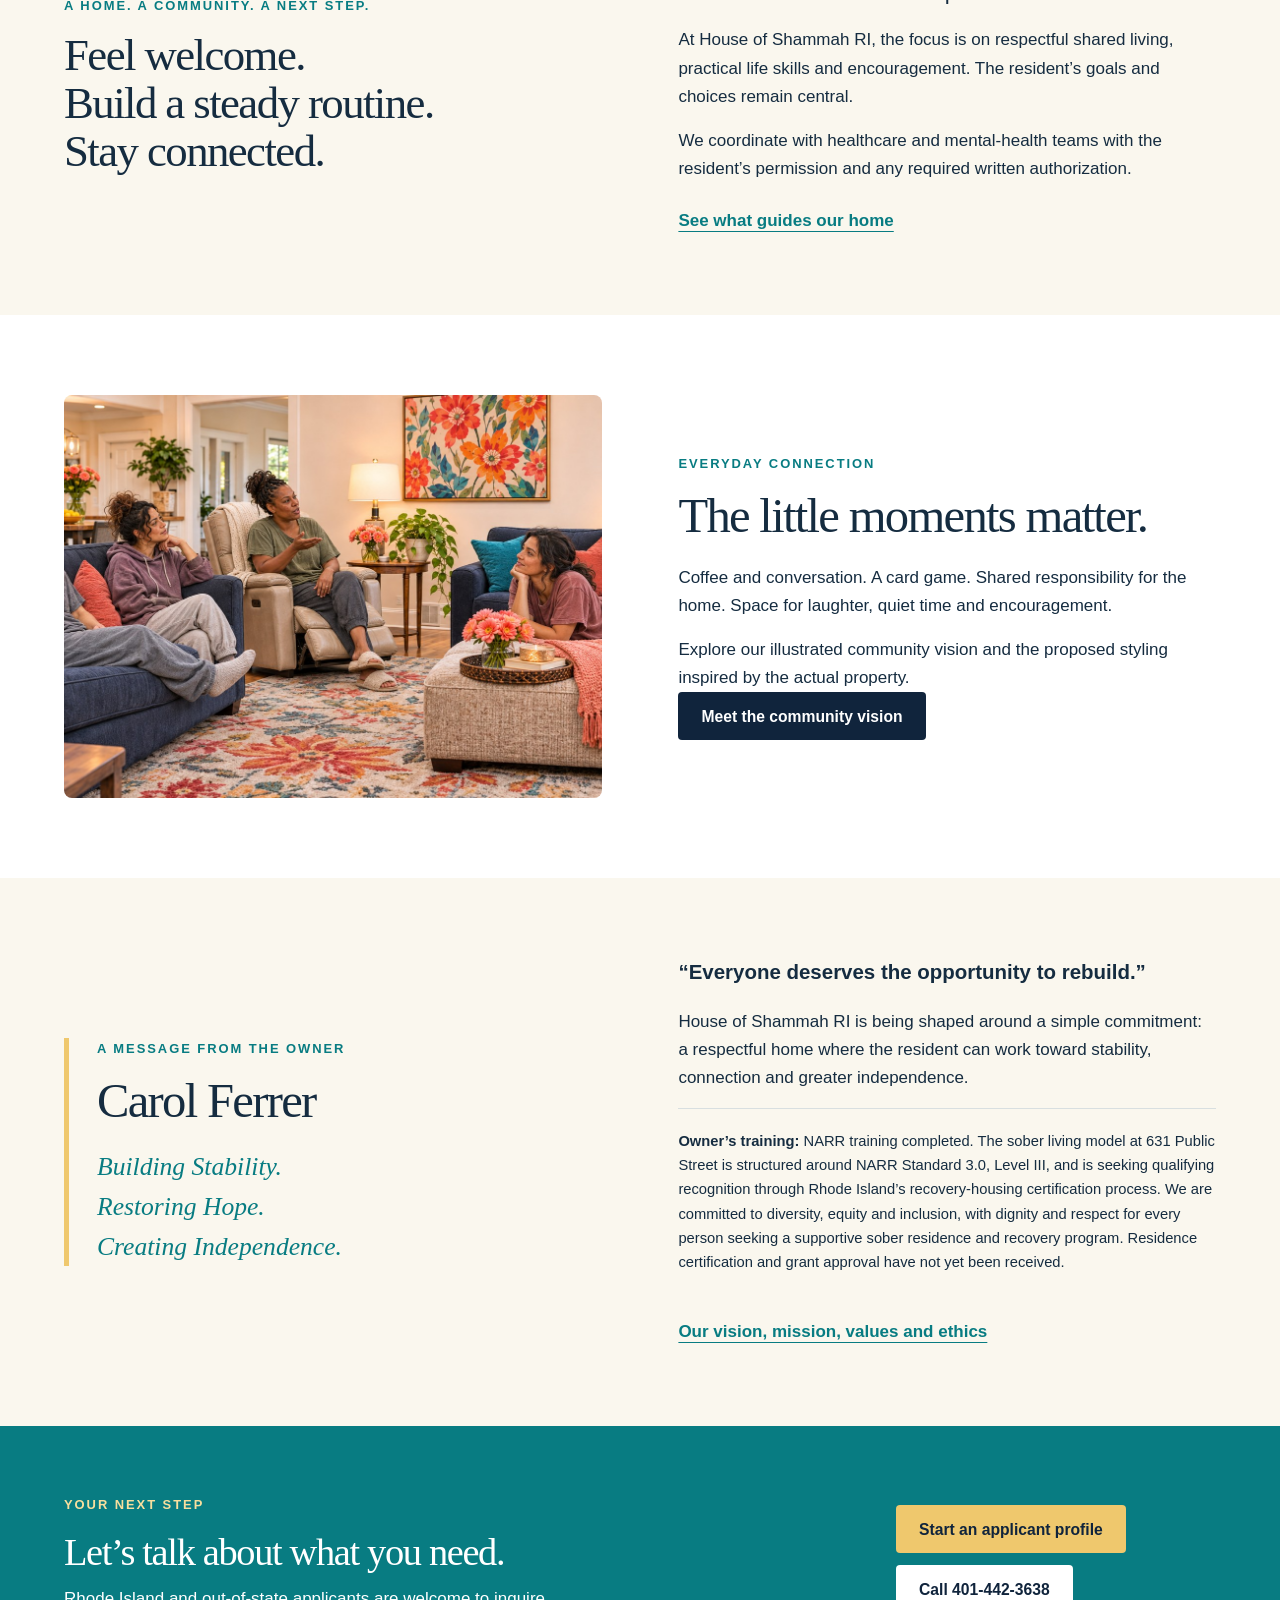
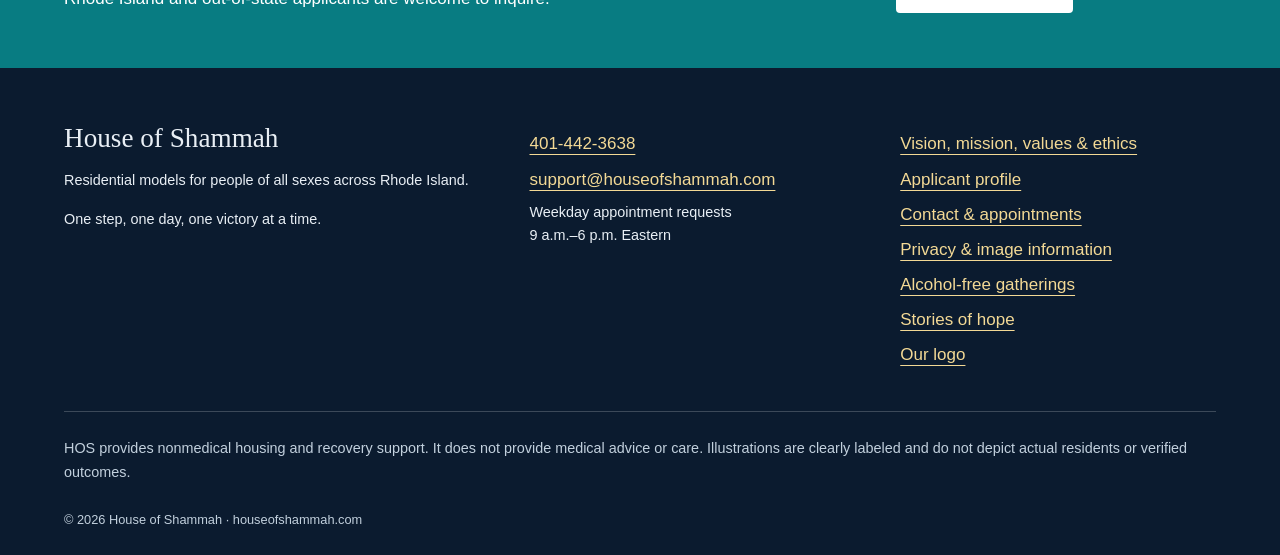
==== commit 8464d3b6: "Remove repeated illustrated-people wording beneath photos; preserve all images" ====
--- a/index.html
+++ b/index.html
@@ -1 +1 @@
-<!doctype html><html lang="en"><head><meta charset="utf-8"><meta name="viewport" content="width=device-width,initial-scale=1"><title>A Sober Living Residence in Rhode Island | House of Shammah</title><meta name="description" content="House of Shammah serves all sexes through different Rhode Island residential models: a women’s sober residence and designated office in Providence, and a mixed residence mainly for older adults in Warwick."><meta name="theme-color" content="#10243c"><link rel="canonical" href="https://houseofshammah.com/"><link rel="icon" href="assets/refresh/hos-logo.jpg"><meta property="og:title" content="A Sober Living Residence in Rhode Island | House of Shammah"><meta property="og:description" content="House of Shammah serves all sexes through different Rhode Island residential models: a women’s sober residence and designated office in Providence, and a mixed residence mainly for older adults in Warwick."><meta property="og:image" content="https://houseofshammah.com/assets/refresh/welcome-casual.jpg"><link rel="stylesheet" href="redesign.css"><link rel="stylesheet" href="finishing.css"><script src="site.js" defer></script></head><body><a class="skip" href="#main">Skip to content</a><header class="site-header"><div class="header-inner"><div class="navigation"><a class="wordmark" href="index.html">HOUSE OF SHAMMAH<span>A sober living residence · Rhode Island</span></a><button class="menu-toggle" aria-expanded="false" aria-controls="primary-nav">Menu</button><nav id="primary-nav" aria-label="Main navigation"><a href="index.html" aria-current=page>Home</a><a href="life.html" >Life at HOS</a><a href="residence.html" >Residences</a><a href="purpose.html" >Our purpose</a><a href="apply.html" >Apply</a><a href="contact.html" >Contact</a></nav></div><div class="header-contact"><a class="mini-brand" href="logo.html" aria-label="House of Shammah logo and tagline"><img src="assets/refresh/hos-logo.jpg" alt="House of Shammah gold and turquoise logo"><span>One step, one day,<br>one victory at a time.</span></a><div class="contact-actions"><a href="tel:14014423638">401-442-3638</a><a class="button gold small" href="apply.html">Apply / request a call</a></div></div></div><div class="compact-tagline">One step, one day, one victory at a time.</div></header><main id="main"><section class="hero"><div class="hero-brand"><a href="logo.html"><img src="assets/refresh/hos-logo.jpg" alt="House of Shammah logo" width="1024" height="1024"></a><p class="brand-tagline">One step, one day,<br>one victory at a time.</p><p class="place">Providence & Warwick · Rhode Island</p></div><div class="hero-story"><div class="hero-copy"><p class="eyebrow">Sober living & residential models · Rhode Island</p><h1>A sober living residence.<br><em>A place to move forward.</em></h1><p>House of Shammah RI brings together different residential models centered on dignity, connection and a place to move forward. Our Providence sober living residence is dedicated to women; our Warwick residence is mixed and mainly serves older adults.</p><div class="buttons"><a class="button gold" href="apply.html">Apply / request a call</a><a class="button outline" href="life.html">Explore life at HOS</a></div><p class="micro">Welcoming inquiries from Rhode Island and other states.</p></div><div class="hero-photo"><figure><a class="image-link" href="assets/refresh/bedroom-welcome-water.jpg" aria-label="Open image: Women offering a newcomer a welcome basket and drinking water"><img src="assets/refresh/bedroom-welcome-water.jpg" alt="Women offering a newcomer a welcome basket and drinking water" fetchpriority=high decoding="async"></a><figcaption>Illustrated bedroom welcome · fictional women · proposed setting</figcaption></figure></div></div></section><div class="promise-strip"><span>Residential models for all sexes</span><span>Nonmedical recovery support</span><span>Rhode Island + out-of-state inquiries</span></div><section class="section" id="residential-models"><p class="eyebrow">One organization. Different residential models.</p><h2>Find the setting that fits.</h2><p>House of Shammah serves people of all sexes through different residential models. Each location has its own resident community and purpose.</p><div class="comparison"><article><h3>631 Public Street · Providence</h3><p>A sober living residence dedicated to women, and the designated location for the HOS sober residence office.</p><a class="text-link" href="residence.html#providence">Explore the Providence residence vision</a></article><article><h3>528 Warwick Avenue · Warwick</h3><p>A mixed residence mainly serving older adults. This is a distinct residential model within House of Shammah.</p><a class="text-link" href="contact.html">Ask about the Warwick residence</a></article></div><p>Contact HOS to discuss the appropriate location, its services, eligibility and current availability.</p></section><section class="section intro"><div><p class="eyebrow">A home. A community. A next step.</p><h2>Feel welcome.<br>Build a steady routine.<br>Stay connected.</h2></div><div><p class="large">Recovery is personal. A welcoming place to live can make room for the next step.</p><p>At House of Shammah RI, the focus is on respectful shared living, practical life skills and encouragement. The resident’s goals and choices remain central.</p><p>We coordinate with healthcare and mental-health teams with the resident’s permission and any required written authorization.</p><a class="text-link" href="purpose.html">See what guides our home</a></div></section><section class="section feature"><div><figure><a class="image-link" href="assets/refresh/living-casual.jpg" aria-label="Open image: Fictional women in casual clothing enjoying conversation in a living room"><img src="assets/refresh/living-casual.jpg" alt="Fictional women in casual clothing enjoying conversation in a living room" loading=lazy decoding="async"></a><figcaption>Illustrated concept · fictional people</figcaption></figure></div><div><p class="eyebrow">Everyday connection</p><h2>The little moments matter.</h2><p>Coffee and conversation. A card game. Shared responsibility for the home. Space for laughter, quiet time and encouragement.</p><p>Explore our illustrated community vision and the proposed styling inspired by the actual property.</p><a class="button navy" href="life.html">Meet the community vision</a></div></section><section class="section founder"><div class="founder-name"><p class="eyebrow">A message from the owner</p><h2>Carol Ferrer</h2><p class="founder-tagline">Building Stability.<br>Restoring Hope.<br>Creating Independence.</p></div><div><h3>“Everyone deserves the opportunity to rebuild.”</h3><p>House of Shammah RI is being shaped around a simple commitment: a respectful home where the resident can work toward stability, connection and greater independence.</p><p class="credential"><strong>Owner’s training:</strong> NARR training completed. The sober living model at 631 Public Street is structured around NARR Standard 3.0, Level III, and is seeking qualifying recognition through Rhode Island’s recovery-housing certification process. We are committed to diversity, equity and inclusion, with dignity and respect for every person seeking a supportive sober residence and recovery program. Residence certification and grant approval have not yet been received.</p><a class="text-link" href="purpose.html">Our vision, mission, values and ethics</a></div></section><section class="cta"><div><p class="eyebrow">Your next step</p><h2>Let’s talk about what you need.</h2><p>Rhode Island and out-of-state applicants are welcome to inquire.</p></div><div class="buttons"><a class="button gold" href="apply.html">Start an applicant profile</a><a class="button light" href="tel:14014423638">Call 401-442-3638</a></div></section></main><footer><div class="footer-grid"><div><strong>House of Shammah</strong><p>Residential models for people of all sexes across Rhode Island.</p><p>One step, one day, one victory at a time.</p></div><div><a href="tel:14014423638">401-442-3638</a><a href="mailto:support@houseofshammah.com">support@houseofshammah.com</a><p>Weekday appointment requests<br>9 a.m.–6 p.m. Eastern</p></div><div><a href="purpose.html">Vision, mission, values & ethics</a><a href="apply.html">Applicant profile</a><a href="contact.html">Contact & appointments</a><a href="privacy.html">Privacy & image information</a><a href="alcohol-free.html">Alcohol-free gatherings</a><a href="stories.html">Stories of hope</a><a href="logo.html">Our logo</a></div></div><p class="footer-note">HOS provides nonmedical housing and recovery support. It does not provide medical advice or care. Illustrations are clearly labeled and do not depict actual residents or verified outcomes.</p><p class="copyright">© 2026 House of Shammah · houseofshammah.com</p></footer><dialog id="image-dialog"><button class="dialog-close" aria-label="Close enlarged image">Close</button><img alt=""><p></p></dialog></body></html>+<!doctype html><html lang="en"><head><meta charset="utf-8"><meta name="viewport" content="width=device-width,initial-scale=1"><title>A Sober Living Residence in Rhode Island | House of Shammah</title><meta name="description" content="House of Shammah serves all sexes through different Rhode Island residential models: a women’s sober residence and designated office in Providence, and a mixed residence mainly for older adults in Warwick."><meta name="theme-color" content="#10243c"><link rel="canonical" href="https://houseofshammah.com/"><link rel="icon" href="assets/refresh/hos-logo.jpg"><meta property="og:title" content="A Sober Living Residence in Rhode Island | House of Shammah"><meta property="og:description" content="House of Shammah serves all sexes through different Rhode Island residential models: a women’s sober residence and designated office in Providence, and a mixed residence mainly for older adults in Warwick."><meta property="og:image" content="https://houseofshammah.com/assets/refresh/welcome-casual.jpg"><link rel="stylesheet" href="redesign.css"><link rel="stylesheet" href="finishing.css"><script src="site.js" defer></script></head><body><a class="skip" href="#main">Skip to content</a><header class="site-header"><div class="header-inner"><div class="navigation"><a class="wordmark" href="index.html">HOUSE OF SHAMMAH<span>A sober living residence · Rhode Island</span></a><button class="menu-toggle" aria-expanded="false" aria-controls="primary-nav">Menu</button><nav id="primary-nav" aria-label="Main navigation"><a href="index.html" aria-current=page>Home</a><a href="life.html" >Life at HOS</a><a href="residence.html" >Residences</a><a href="purpose.html" >Our purpose</a><a href="apply.html" >Apply</a><a href="contact.html" >Contact</a></nav></div><div class="header-contact"><a class="mini-brand" href="logo.html" aria-label="House of Shammah logo and tagline"><img src="assets/refresh/hos-logo.jpg" alt="House of Shammah gold and turquoise logo"><span>One step, one day,<br>one victory at a time.</span></a><div class="contact-actions"><a href="tel:14014423638">401-442-3638</a><a class="button gold small" href="apply.html">Apply / request a call</a></div></div></div><div class="compact-tagline">One step, one day, one victory at a time.</div></header><main id="main"><section class="hero"><div class="hero-brand"><a href="logo.html"><img src="assets/refresh/hos-logo.jpg" alt="House of Shammah logo" width="1024" height="1024"></a><p class="brand-tagline">One step, one day,<br>one victory at a time.</p><p class="place">Providence & Warwick · Rhode Island</p></div><div class="hero-story"><div class="hero-copy"><p class="eyebrow">Sober living & residential models · Rhode Island</p><h1>A sober living residence.<br><em>A place to move forward.</em></h1><p>House of Shammah RI brings together different residential models centered on dignity, connection and a place to move forward. Our Providence sober living residence is dedicated to women; our Warwick residence is mixed and mainly serves older adults.</p><div class="buttons"><a class="button gold" href="apply.html">Apply / request a call</a><a class="button outline" href="life.html">Explore life at HOS</a></div><p class="micro">Welcoming inquiries from Rhode Island and other states.</p></div><div class="hero-photo"><figure><a class="image-link" href="assets/refresh/bedroom-welcome-water.jpg" aria-label="Open image: Women offering a newcomer a welcome basket and drinking water"><img src="assets/refresh/bedroom-welcome-water.jpg" alt="Women offering a newcomer a welcome basket and drinking water" fetchpriority=high decoding="async"></a></figure></div></div></section><div class="promise-strip"><span>Residential models for all sexes</span><span>Nonmedical recovery support</span><span>Rhode Island + out-of-state inquiries</span></div><section class="section" id="residential-models"><p class="eyebrow">One organization. Different residential models.</p><h2>Find the setting that fits.</h2><p>House of Shammah serves people of all sexes through different residential models. Each location has its own resident community and purpose.</p><div class="comparison"><article><h3>631 Public Street · Providence</h3><p>A sober living residence dedicated to women, and the designated location for the HOS sober residence office.</p><a class="text-link" href="residence.html#providence">Explore the Providence residence vision</a></article><article><h3>528 Warwick Avenue · Warwick</h3><p>A mixed residence mainly serving older adults. This is a distinct residential model within House of Shammah.</p><a class="text-link" href="contact.html">Ask about the Warwick residence</a></article></div><p>Contact HOS to discuss the appropriate location, its services, eligibility and current availability.</p></section><section class="section intro"><div><p class="eyebrow">A home. A community. A next step.</p><h2>Feel welcome.<br>Build a steady routine.<br>Stay connected.</h2></div><div><p class="large">Recovery is personal. A welcoming place to live can make room for the next step.</p><p>At House of Shammah RI, the focus is on respectful shared living, practical life skills and encouragement. The resident’s goals and choices remain central.</p><p>We coordinate with healthcare and mental-health teams with the resident’s permission and any required written authorization.</p><a class="text-link" href="purpose.html">See what guides our home</a></div></section><section class="section feature"><div><figure><a class="image-link" href="assets/refresh/living-casual.jpg" aria-label="Open image: Fictional women in casual clothing enjoying conversation in a living room"><img src="assets/refresh/living-casual.jpg" alt="Fictional women in casual clothing enjoying conversation in a living room" loading=lazy decoding="async"></a></figure></div><div><p class="eyebrow">Everyday connection</p><h2>The little moments matter.</h2><p>Coffee and conversation. A card game. Shared responsibility for the home. Space for laughter, quiet time and encouragement.</p><p>Explore our illustrated community vision and the proposed styling inspired by the actual property.</p><a class="button navy" href="life.html">Meet the community vision</a></div></section><section class="section founder"><div class="founder-name"><p class="eyebrow">A message from the owner</p><h2>Carol Ferrer</h2><p class="founder-tagline">Building Stability.<br>Restoring Hope.<br>Creating Independence.</p></div><div><h3>“Everyone deserves the opportunity to rebuild.”</h3><p>House of Shammah RI is being shaped around a simple commitment: a respectful home where the resident can work toward stability, connection and greater independence.</p><p class="credential"><strong>Owner’s training:</strong> NARR training completed. The sober living model at 631 Public Street is structured around NARR Standard 3.0, Level III, and is seeking qualifying recognition through Rhode Island’s recovery-housing certification process. We are committed to diversity, equity and inclusion, with dignity and respect for every person seeking a supportive sober residence and recovery program. Residence certification and grant approval have not yet been received.</p><a class="text-link" href="purpose.html">Our vision, mission, values and ethics</a></div></section><section class="cta"><div><p class="eyebrow">Your next step</p><h2>Let’s talk about what you need.</h2><p>Rhode Island and out-of-state applicants are welcome to inquire.</p></div><div class="buttons"><a class="button gold" href="apply.html">Start an applicant profile</a><a class="button light" href="tel:14014423638">Call 401-442-3638</a></div></section></main><footer><div class="footer-grid"><div><strong>House of Shammah</strong><p>Residential models for people of all sexes across Rhode Island.</p><p>One step, one day, one victory at a time.</p></div><div><a href="tel:14014423638">401-442-3638</a><a href="mailto:support@houseofshammah.com">support@houseofshammah.com</a><p>Weekday appointment requests<br>9 a.m.–6 p.m. Eastern</p></div><div><a href="purpose.html">Vision, mission, values & ethics</a><a href="apply.html">Applicant profile</a><a href="contact.html">Contact & appointments</a><a href="privacy.html">Privacy & image information</a><a href="alcohol-free.html">Alcohol-free gatherings</a><a href="stories.html">Stories of hope</a><a href="logo.html">Our logo</a></div></div><p class="footer-note">HOS provides nonmedical housing and recovery support. It does not provide medical advice or care. Illustrations are clearly labeled and do not depict actual residents or verified outcomes.</p><p class="copyright">© 2026 House of Shammah · houseofshammah.com</p></footer><dialog id="image-dialog"><button class="dialog-close" aria-label="Close enlarged image">Close</button><img alt=""><p></p></dialog></body></html>
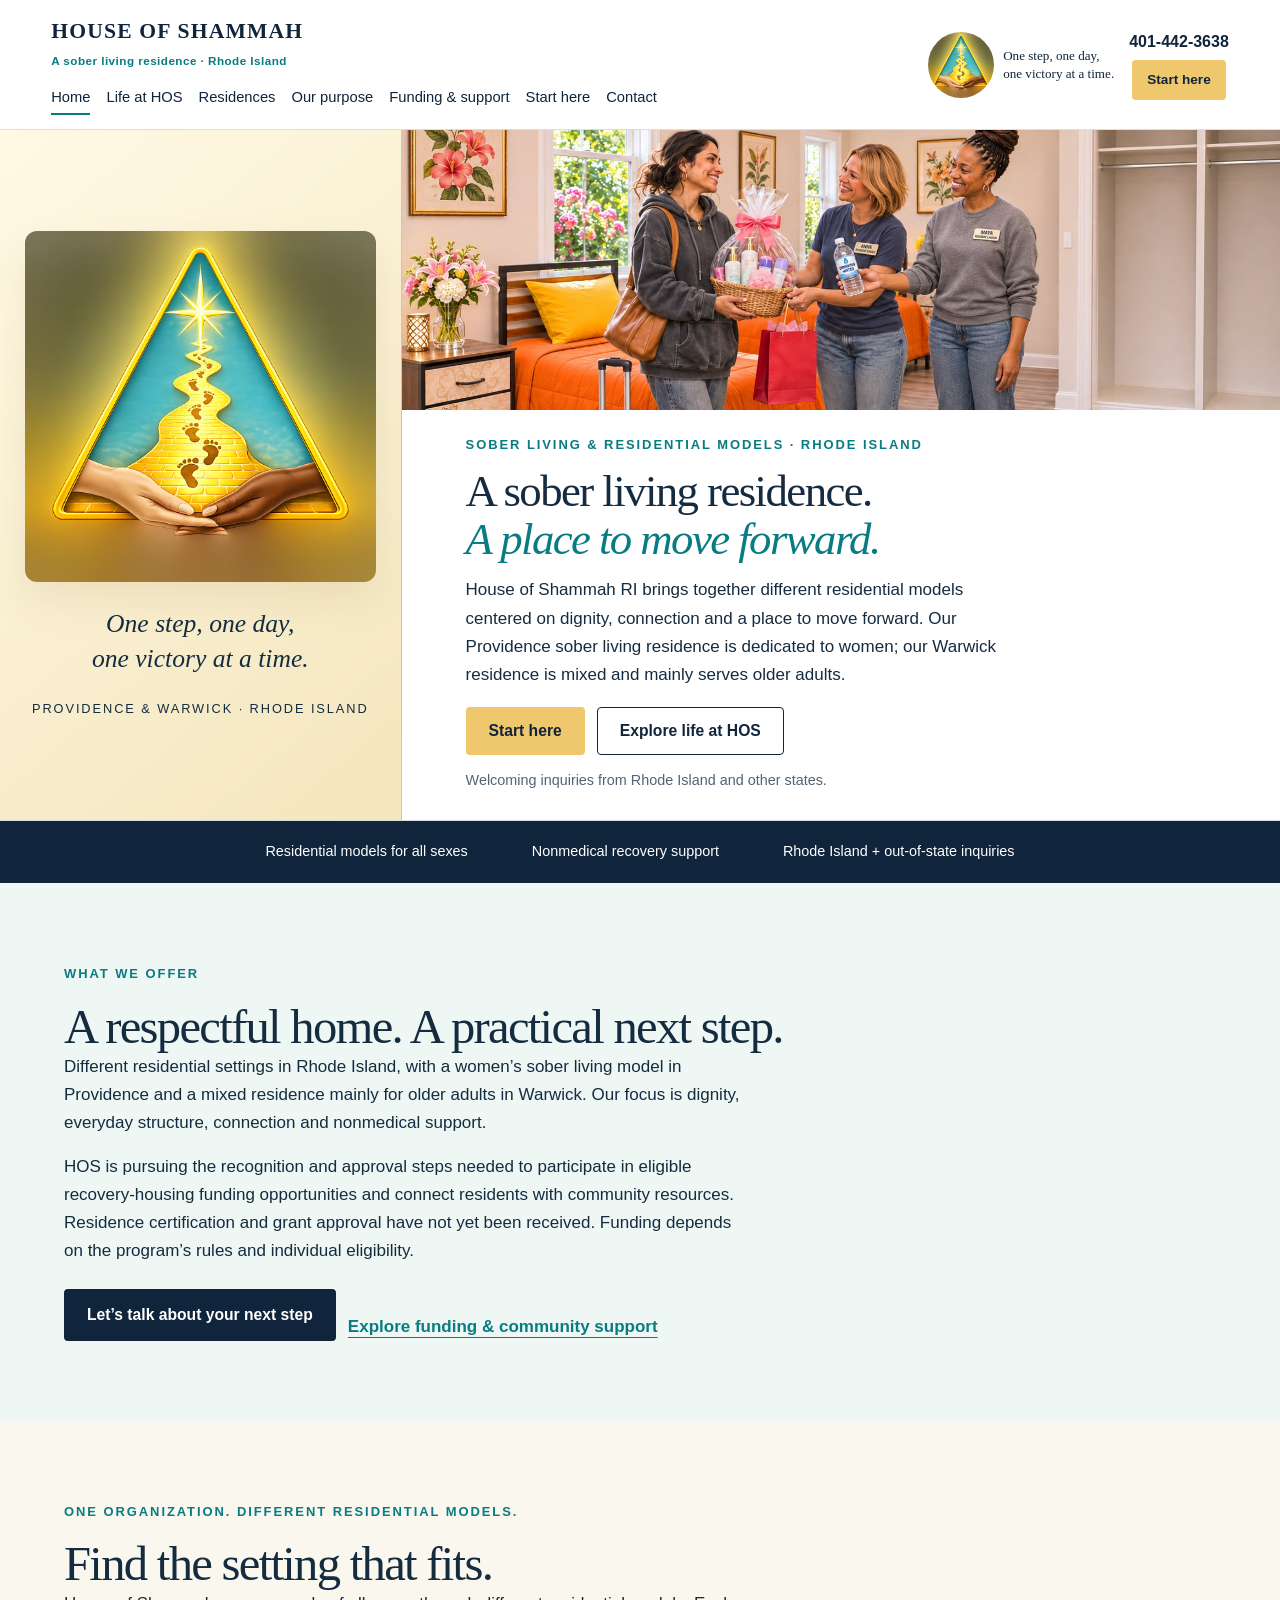
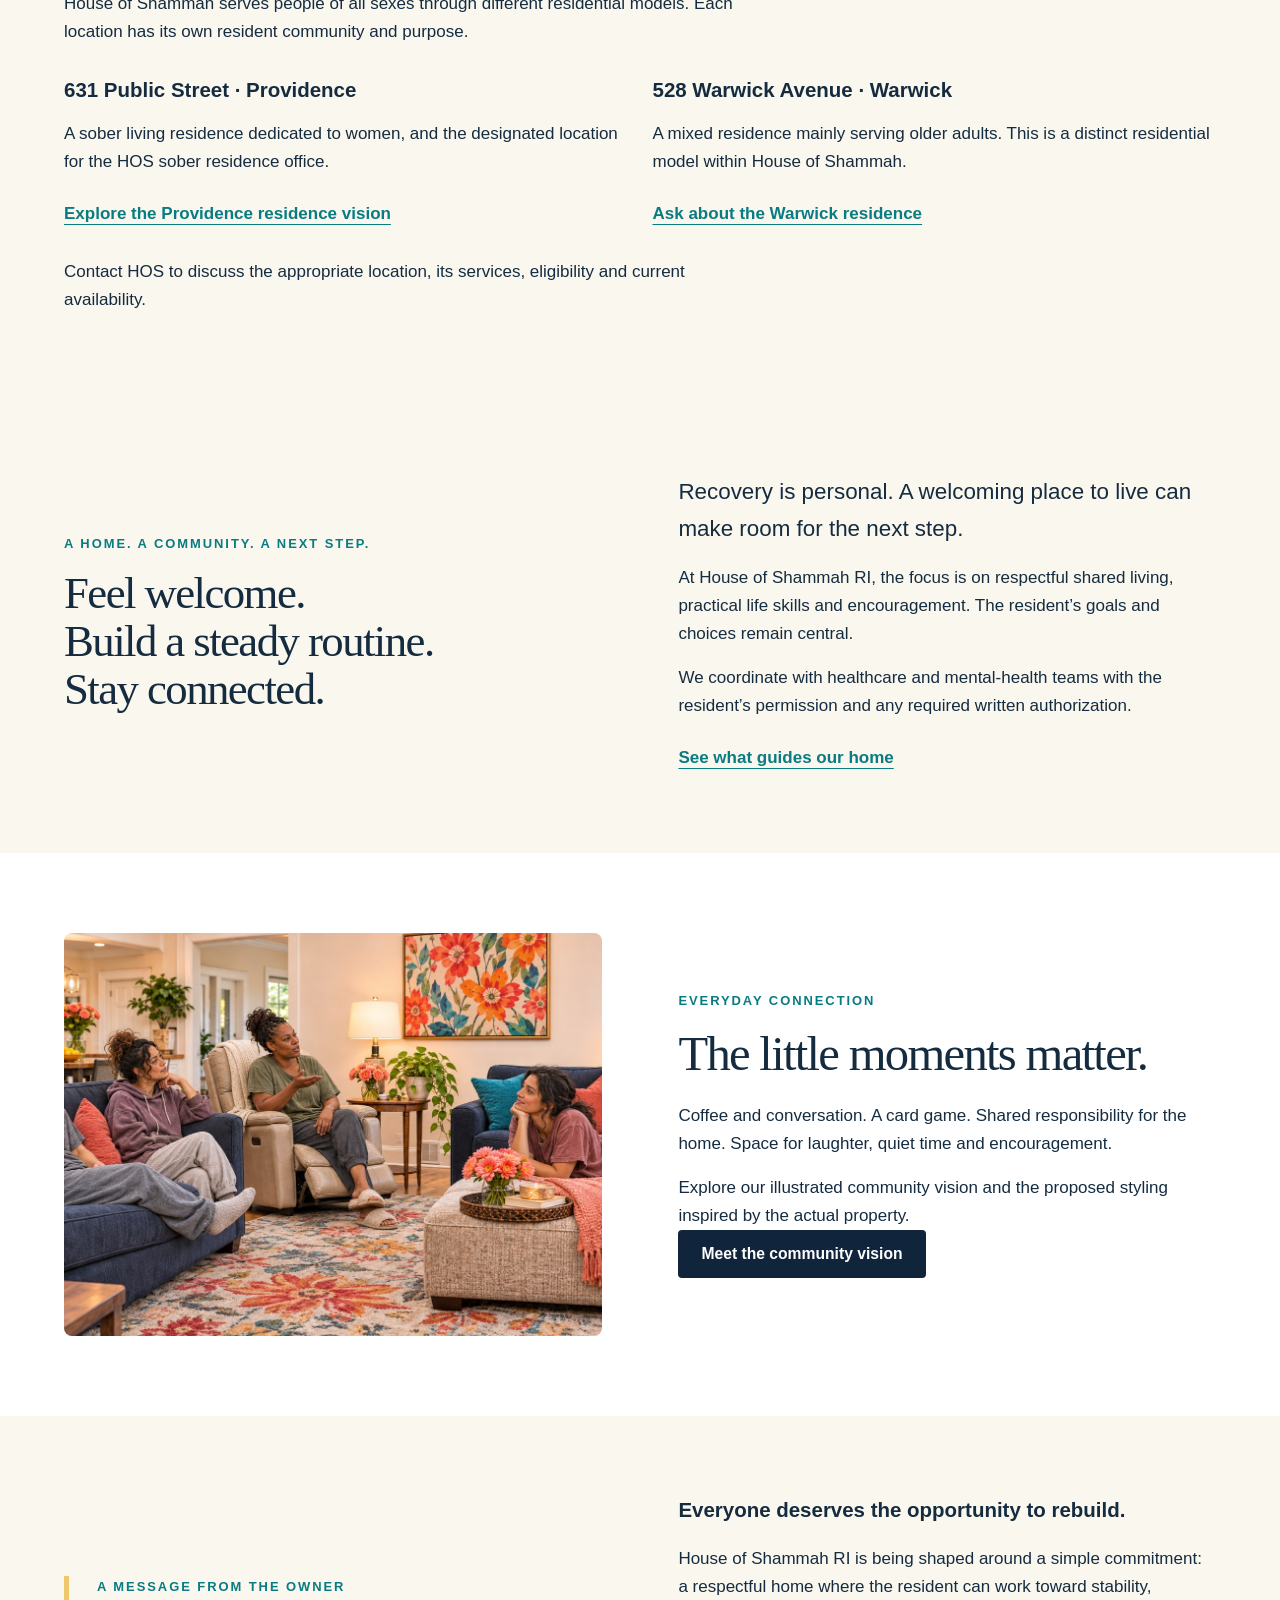
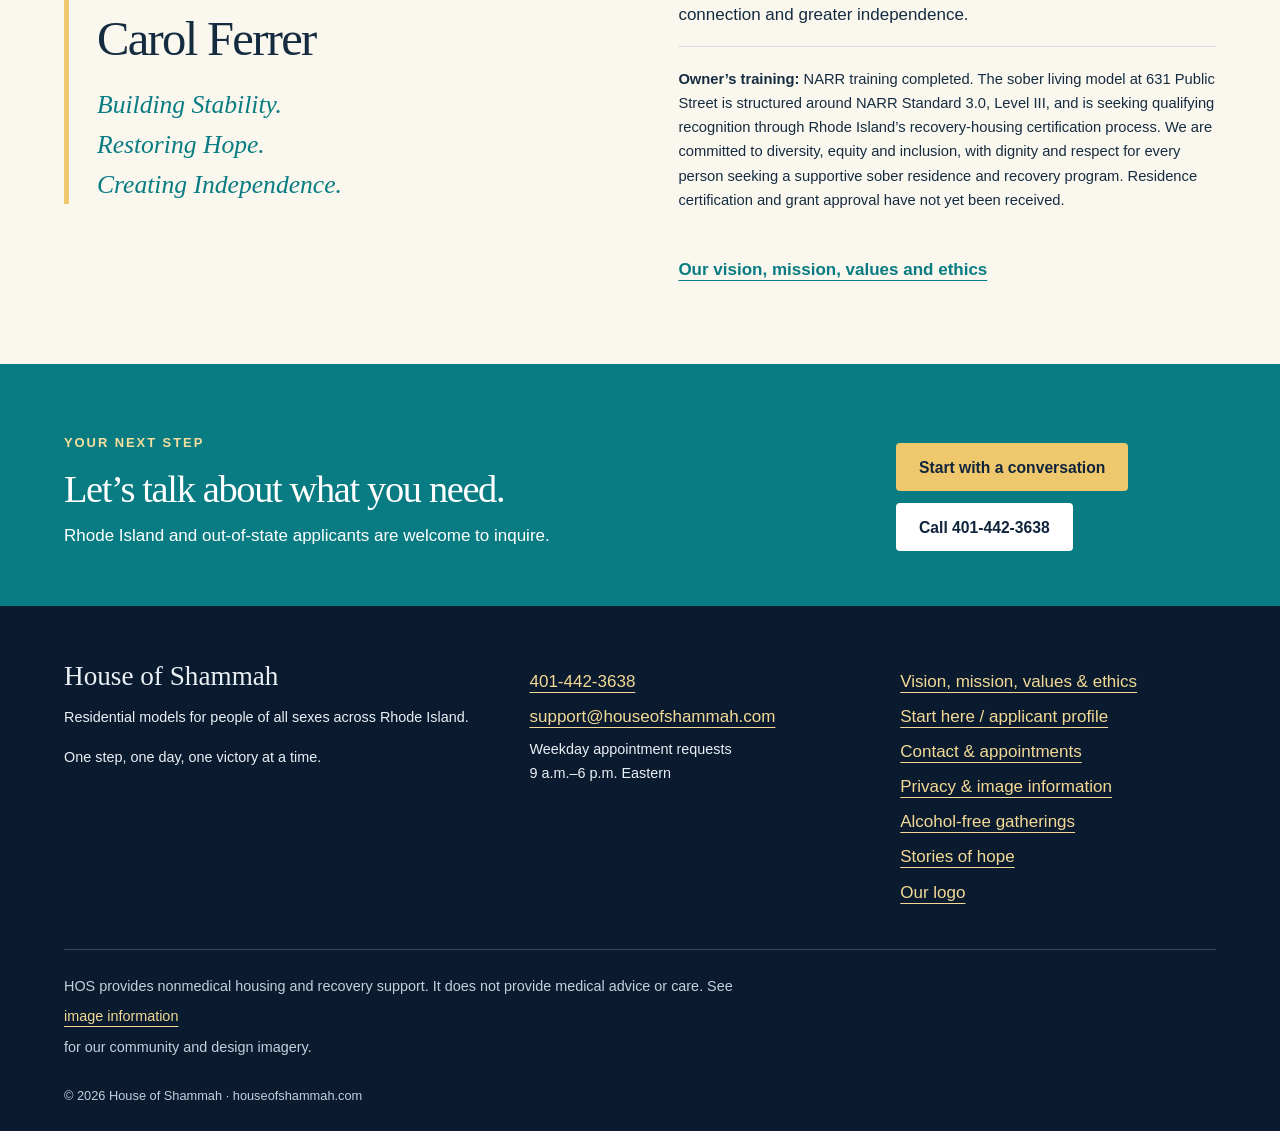
==== commit 7bad6bda: "Improve welcoming navigation and short contact journey; add verified funding resources" ====
--- a/index.html
+++ b/index.html
@@ -1 +1 @@
-<!doctype html><html lang="en"><head><meta charset="utf-8"><meta name="viewport" content="width=device-width,initial-scale=1"><title>A Sober Living Residence in Rhode Island | House of Shammah</title><meta name="description" content="House of Shammah serves all sexes through different Rhode Island residential models: a women’s sober residence and designated office in Providence, and a mixed residence mainly for older adults in Warwick."><meta name="theme-color" content="#10243c"><link rel="canonical" href="https://houseofshammah.com/"><link rel="icon" href="assets/refresh/hos-logo.jpg"><meta property="og:title" content="A Sober Living Residence in Rhode Island | House of Shammah"><meta property="og:description" content="House of Shammah serves all sexes through different Rhode Island residential models: a women’s sober residence and designated office in Providence, and a mixed residence mainly for older adults in Warwick."><meta property="og:image" content="https://houseofshammah.com/assets/refresh/welcome-casual.jpg"><link rel="stylesheet" href="redesign.css"><link rel="stylesheet" href="finishing.css"><script src="site.js" defer></script></head><body><a class="skip" href="#main">Skip to content</a><header class="site-header"><div class="header-inner"><div class="navigation"><a class="wordmark" href="index.html">HOUSE OF SHAMMAH<span>A sober living residence · Rhode Island</span></a><button class="menu-toggle" aria-expanded="false" aria-controls="primary-nav">Menu</button><nav id="primary-nav" aria-label="Main navigation"><a href="index.html" aria-current=page>Home</a><a href="life.html" >Life at HOS</a><a href="residence.html" >Residences</a><a href="purpose.html" >Our purpose</a><a href="apply.html" >Apply</a><a href="contact.html" >Contact</a></nav></div><div class="header-contact"><a class="mini-brand" href="logo.html" aria-label="House of Shammah logo and tagline"><img src="assets/refresh/hos-logo.jpg" alt="House of Shammah gold and turquoise logo"><span>One step, one day,<br>one victory at a time.</span></a><div class="contact-actions"><a href="tel:14014423638">401-442-3638</a><a class="button gold small" href="apply.html">Apply / request a call</a></div></div></div><div class="compact-tagline">One step, one day, one victory at a time.</div></header><main id="main"><section class="hero"><div class="hero-brand"><a href="logo.html"><img src="assets/refresh/hos-logo.jpg" alt="House of Shammah logo" width="1024" height="1024"></a><p class="brand-tagline">One step, one day,<br>one victory at a time.</p><p class="place">Providence & Warwick · Rhode Island</p></div><div class="hero-story"><div class="hero-copy"><p class="eyebrow">Sober living & residential models · Rhode Island</p><h1>A sober living residence.<br><em>A place to move forward.</em></h1><p>House of Shammah RI brings together different residential models centered on dignity, connection and a place to move forward. Our Providence sober living residence is dedicated to women; our Warwick residence is mixed and mainly serves older adults.</p><div class="buttons"><a class="button gold" href="apply.html">Apply / request a call</a><a class="button outline" href="life.html">Explore life at HOS</a></div><p class="micro">Welcoming inquiries from Rhode Island and other states.</p></div><div class="hero-photo"><figure><a class="image-link" href="assets/refresh/bedroom-welcome-water.jpg" aria-label="Open image: Women offering a newcomer a welcome basket and drinking water"><img src="assets/refresh/bedroom-welcome-water.jpg" alt="Women offering a newcomer a welcome basket and drinking water" fetchpriority=high decoding="async"></a></figure></div></div></section><div class="promise-strip"><span>Residential models for all sexes</span><span>Nonmedical recovery support</span><span>Rhode Island + out-of-state inquiries</span></div><section class="section" id="residential-models"><p class="eyebrow">One organization. Different residential models.</p><h2>Find the setting that fits.</h2><p>House of Shammah serves people of all sexes through different residential models. Each location has its own resident community and purpose.</p><div class="comparison"><article><h3>631 Public Street · Providence</h3><p>A sober living residence dedicated to women, and the designated location for the HOS sober residence office.</p><a class="text-link" href="residence.html#providence">Explore the Providence residence vision</a></article><article><h3>528 Warwick Avenue · Warwick</h3><p>A mixed residence mainly serving older adults. This is a distinct residential model within House of Shammah.</p><a class="text-link" href="contact.html">Ask about the Warwick residence</a></article></div><p>Contact HOS to discuss the appropriate location, its services, eligibility and current availability.</p></section><section class="section intro"><div><p class="eyebrow">A home. A community. A next step.</p><h2>Feel welcome.<br>Build a steady routine.<br>Stay connected.</h2></div><div><p class="large">Recovery is personal. A welcoming place to live can make room for the next step.</p><p>At House of Shammah RI, the focus is on respectful shared living, practical life skills and encouragement. The resident’s goals and choices remain central.</p><p>We coordinate with healthcare and mental-health teams with the resident’s permission and any required written authorization.</p><a class="text-link" href="purpose.html">See what guides our home</a></div></section><section class="section feature"><div><figure><a class="image-link" href="assets/refresh/living-casual.jpg" aria-label="Open image: Fictional women in casual clothing enjoying conversation in a living room"><img src="assets/refresh/living-casual.jpg" alt="Fictional women in casual clothing enjoying conversation in a living room" loading=lazy decoding="async"></a></figure></div><div><p class="eyebrow">Everyday connection</p><h2>The little moments matter.</h2><p>Coffee and conversation. A card game. Shared responsibility for the home. Space for laughter, quiet time and encouragement.</p><p>Explore our illustrated community vision and the proposed styling inspired by the actual property.</p><a class="button navy" href="life.html">Meet the community vision</a></div></section><section class="section founder"><div class="founder-name"><p class="eyebrow">A message from the owner</p><h2>Carol Ferrer</h2><p class="founder-tagline">Building Stability.<br>Restoring Hope.<br>Creating Independence.</p></div><div><h3>“Everyone deserves the opportunity to rebuild.”</h3><p>House of Shammah RI is being shaped around a simple commitment: a respectful home where the resident can work toward stability, connection and greater independence.</p><p class="credential"><strong>Owner’s training:</strong> NARR training completed. The sober living model at 631 Public Street is structured around NARR Standard 3.0, Level III, and is seeking qualifying recognition through Rhode Island’s recovery-housing certification process. We are committed to diversity, equity and inclusion, with dignity and respect for every person seeking a supportive sober residence and recovery program. Residence certification and grant approval have not yet been received.</p><a class="text-link" href="purpose.html">Our vision, mission, values and ethics</a></div></section><section class="cta"><div><p class="eyebrow">Your next step</p><h2>Let’s talk about what you need.</h2><p>Rhode Island and out-of-state applicants are welcome to inquire.</p></div><div class="buttons"><a class="button gold" href="apply.html">Start an applicant profile</a><a class="button light" href="tel:14014423638">Call 401-442-3638</a></div></section></main><footer><div class="footer-grid"><div><strong>House of Shammah</strong><p>Residential models for people of all sexes across Rhode Island.</p><p>One step, one day, one victory at a time.</p></div><div><a href="tel:14014423638">401-442-3638</a><a href="mailto:support@houseofshammah.com">support@houseofshammah.com</a><p>Weekday appointment requests<br>9 a.m.–6 p.m. Eastern</p></div><div><a href="purpose.html">Vision, mission, values & ethics</a><a href="apply.html">Applicant profile</a><a href="contact.html">Contact & appointments</a><a href="privacy.html">Privacy & image information</a><a href="alcohol-free.html">Alcohol-free gatherings</a><a href="stories.html">Stories of hope</a><a href="logo.html">Our logo</a></div></div><p class="footer-note">HOS provides nonmedical housing and recovery support. It does not provide medical advice or care. Illustrations are clearly labeled and do not depict actual residents or verified outcomes.</p><p class="copyright">© 2026 House of Shammah · houseofshammah.com</p></footer><dialog id="image-dialog"><button class="dialog-close" aria-label="Close enlarged image">Close</button><img alt=""><p></p></dialog></body></html>+<!doctype html><html lang="en"><head><meta charset="utf-8"><meta name="viewport" content="width=device-width,initial-scale=1"><title>A Sober Living Residence in Rhode Island | House of Shammah</title><meta name="description" content="House of Shammah serves all sexes through different Rhode Island residential models: a women’s sober residence and designated office in Providence, and a mixed residence mainly for older adults in Warwick."><meta name="theme-color" content="#10243c"><link rel="canonical" href="https://houseofshammah.com/"><link rel="icon" href="assets/refresh/hos-logo.jpg"><meta property="og:title" content="A Sober Living Residence in Rhode Island | House of Shammah"><meta property="og:description" content="House of Shammah serves all sexes through different Rhode Island residential models: a women’s sober residence and designated office in Providence, and a mixed residence mainly for older adults in Warwick."><meta property="og:image" content="https://houseofshammah.com/assets/refresh/welcome-casual.jpg"><link rel="stylesheet" href="redesign.css"><link rel="stylesheet" href="finishing.css"><script src="site.js?v=20261124-journey" defer></script><link rel="stylesheet" href="journey.css?v=20261124-journey"></head><body><a class="skip" href="#main">Skip to content</a><header class="site-header"><div class="header-inner"><div class="navigation"><a class="wordmark" href="index.html">HOUSE OF SHAMMAH<span>A sober living residence · Rhode Island</span></a><button class="menu-toggle" aria-expanded="false" aria-controls="primary-nav">Menu</button><nav id="primary-nav" aria-label="Main navigation"><a href="index.html" aria-current=page>Home</a><a href="life.html" >Life at HOS</a><a href="residence.html" >Residences</a><a href="purpose.html" >Our purpose</a><a href="funding.html" >Funding & support</a><a href="apply.html" >Start here</a><a href="contact.html" >Contact</a></nav></div><div class="header-contact"><a class="mini-brand" href="logo.html" aria-label="House of Shammah logo and tagline"><img src="assets/refresh/hos-logo.jpg" alt="House of Shammah gold and turquoise logo"><span>One step, one day,<br>one victory at a time.</span></a><div class="contact-actions"><a href="tel:14014423638">401-442-3638</a><a class="button gold small" href="apply.html">Start here</a></div></div></div><div class="compact-tagline">One step, one day, one victory at a time.</div></header><main id="main"><section class="hero"><div class="hero-brand"><a href="logo.html"><img src="assets/refresh/hos-logo.jpg" alt="House of Shammah logo" width="1024" height="1024"></a><p class="brand-tagline">One step, one day,<br>one victory at a time.</p><p class="place">Providence & Warwick · Rhode Island</p></div><div class="hero-story"><div class="hero-copy"><p class="eyebrow">Sober living & residential models · Rhode Island</p><h1>A sober living residence.<br><em>A place to move forward.</em></h1><p>House of Shammah RI brings together different residential models centered on dignity, connection and a place to move forward. Our Providence sober living residence is dedicated to women; our Warwick residence is mixed and mainly serves older adults.</p><div class="buttons"><a class="button gold" href="apply.html">Start here</a><a class="button outline" href="life.html">Explore life at HOS</a></div><p class="micro">Welcoming inquiries from Rhode Island and other states.</p></div><div class="hero-photo"><figure><a class="image-link" href="assets/refresh/bedroom-welcome-water.jpg" aria-label="Open image: Women offering a newcomer a welcome basket and drinking water"><img src="assets/refresh/bedroom-welcome-water.jpg" alt="Women offering a newcomer a welcome basket and drinking water" fetchpriority=high decoding="async"></a></figure></div></div></section><div class="promise-strip"><span>Residential models for all sexes</span><span>Nonmedical recovery support</span><span>Rhode Island + out-of-state inquiries</span></div><section class="section offering"><p class="eyebrow">What we offer</p><h2>A respectful home. A practical next step.</h2><p>Different residential settings in Rhode Island, with a women’s sober living model in Providence and a mixed residence mainly for older adults in Warwick. Our focus is dignity, everyday structure, connection and nonmedical support.</p><p>HOS is pursuing the recognition and approval steps needed to participate in eligible recovery-housing funding opportunities and connect residents with community resources. Residence certification and grant approval have not yet been received. Funding depends on the program’s rules and individual eligibility.</p><div class="buttons"><a class="button navy" href="apply.html#first-step">Let’s talk about your next step</a><a class="text-link" href="funding.html">Explore funding & community support</a></div></section><section class="section" id="residential-models"><p class="eyebrow">One organization. Different residential models.</p><h2>Find the setting that fits.</h2><p>House of Shammah serves people of all sexes through different residential models. Each location has its own resident community and purpose.</p><div class="comparison"><article><h3>631 Public Street · Providence</h3><p>A sober living residence dedicated to women, and the designated location for the HOS sober residence office.</p><a class="text-link" href="residence.html#providence">Explore the Providence residence vision</a></article><article><h3>528 Warwick Avenue · Warwick</h3><p>A mixed residence mainly serving older adults. This is a distinct residential model within House of Shammah.</p><a class="text-link" href="contact.html">Ask about the Warwick residence</a></article></div><p>Contact HOS to discuss the appropriate location, its services, eligibility and current availability.</p></section><section class="section intro"><div><p class="eyebrow">A home. A community. A next step.</p><h2>Feel welcome.<br>Build a steady routine.<br>Stay connected.</h2></div><div><p class="large">Recovery is personal. A welcoming place to live can make room for the next step.</p><p>At House of Shammah RI, the focus is on respectful shared living, practical life skills and encouragement. The resident’s goals and choices remain central.</p><p>We coordinate with healthcare and mental-health teams with the resident’s permission and any required written authorization.</p><a class="text-link" href="purpose.html">See what guides our home</a></div></section><section class="section feature"><div><figure><a class="image-link" href="assets/refresh/living-casual.jpg" aria-label="Open image: Fictional women in casual clothing enjoying conversation in a living room"><img src="assets/refresh/living-casual.jpg" alt="Fictional women in casual clothing enjoying conversation in a living room" loading=lazy decoding="async"></a></figure></div><div><p class="eyebrow">Everyday connection</p><h2>The little moments matter.</h2><p>Coffee and conversation. A card game. Shared responsibility for the home. Space for laughter, quiet time and encouragement.</p><p>Explore our illustrated community vision and the proposed styling inspired by the actual property.</p><a class="button navy" href="life.html">Meet the community vision</a></div></section><section class="section founder"><div class="founder-name"><p class="eyebrow">A message from the owner</p><h2>Carol Ferrer</h2><p class="founder-tagline">Building Stability.<br>Restoring Hope.<br>Creating Independence.</p></div><div><h3>Everyone deserves the opportunity to rebuild.</h3><p>House of Shammah RI is being shaped around a simple commitment: a respectful home where the resident can work toward stability, connection and greater independence.</p><p class="credential"><strong>Owner’s training:</strong> NARR training completed. The sober living model at 631 Public Street is structured around NARR Standard 3.0, Level III, and is seeking qualifying recognition through Rhode Island’s recovery-housing certification process. We are committed to diversity, equity and inclusion, with dignity and respect for every person seeking a supportive sober residence and recovery program. Residence certification and grant approval have not yet been received.</p><a class="text-link" href="purpose.html">Our vision, mission, values and ethics</a></div></section><section class="cta"><div><p class="eyebrow">Your next step</p><h2>Let’s talk about what you need.</h2><p>Rhode Island and out-of-state applicants are welcome to inquire.</p></div><div class="buttons"><a class="button gold" href="apply.html">Start with a conversation</a><a class="button light" href="tel:14014423638">Call 401-442-3638</a></div></section></main><footer><div class="footer-grid"><div><strong>House of Shammah</strong><p>Residential models for people of all sexes across Rhode Island.</p><p>One step, one day, one victory at a time.</p></div><div><a href="tel:14014423638">401-442-3638</a><a href="mailto:support@houseofshammah.com">support@houseofshammah.com</a><p>Weekday appointment requests<br>9 a.m.–6 p.m. Eastern</p></div><div><a href="purpose.html">Vision, mission, values & ethics</a><a href="apply.html">Start here / applicant profile</a><a href="contact.html">Contact & appointments</a><a href="privacy.html">Privacy & image information</a><a href="alcohol-free.html">Alcohol-free gatherings</a><a href="stories.html">Stories of hope</a><a href="logo.html">Our logo</a></div></div><p class="footer-note">HOS provides nonmedical housing and recovery support. It does not provide medical advice or care. See <a href="privacy.html">image information</a> for our community and design imagery.</p><p class="copyright">© 2026 House of Shammah · houseofshammah.com</p></footer><dialog id="image-dialog"><button class="dialog-close" aria-label="Close enlarged image">Close</button><img alt=""><p></p></dialog></body></html>
--- a/journey.css
+++ b/journey.css
@@ -0,0 +1 @@
+.welcome-hero{display:grid;grid-template-columns:1fr 1fr;max-width:1520px;margin:auto;background:#fff}.welcome-hero img{width:100%;height:100%;min-height:350px;object-fit:cover;object-position:center 35%}.welcome-copy{padding:55px 5vw;align-self:center}.welcome-copy h1{font-size:clamp(2.3rem,3.5vw,3.7rem);margin-bottom:20px}.welcome-copy .buttons{margin-top:24px}.journey-steps{display:grid;grid-template-columns:repeat(3,1fr);gap:36px;padding-left:24px;margin:30px 0}.journey-steps li::marker{font-weight:bold;color:#087c82}.journey-steps h3{margin-bottom:10px}.next-steps{background:#eef7f4}.first-step{display:grid;grid-template-columns:1fr 1fr;gap:55px;align-items:start;background:#fff}.first-step form{padding:28px;background:#faf7ee;border:1px solid #d8dfe0;border-radius:8px}.first-step label{display:block;margin-bottom:18px}.first-step input,.first-step select{display:block;width:100%;min-height:48px;padding:10px;border:1px solid #8a9ca8;border-radius:4px;margin-top:6px;background:#fff}.first-step .form-note{margin-top:15px}.optional-profile{min-width:0}.optional-profile>summary{font-size:1.15rem;font-weight:700;cursor:pointer;padding:20px;background:#fff;border:1px solid #d8dfe0}.optional-profile>p{padding:20px}.offering{background:#eef7f4}.offering .buttons{margin-top:24px}.navigation nav{column-gap:16px;row-gap:6px}.application-layout:has(.optional-profile){grid-template-columns:1fr 2fr}#first-step{scroll-margin-top:160px}@media(max-width:800px){.welcome-hero,.first-step,.journey-steps,.application-layout:has(.optional-profile){grid-template-columns:1fr}.welcome-hero img{min-height:0;max-height:290px;aspect-ratio:16/10}.welcome-copy{padding:30px 6vw}.journey-steps{gap:23px}.first-step{gap:26px}.first-step form{padding:20px}.first-step select{font-size:1rem}#first-step{scroll-margin-top:130px}}@media print{.welcome-hero,.first-step,.next-steps{display:none}}
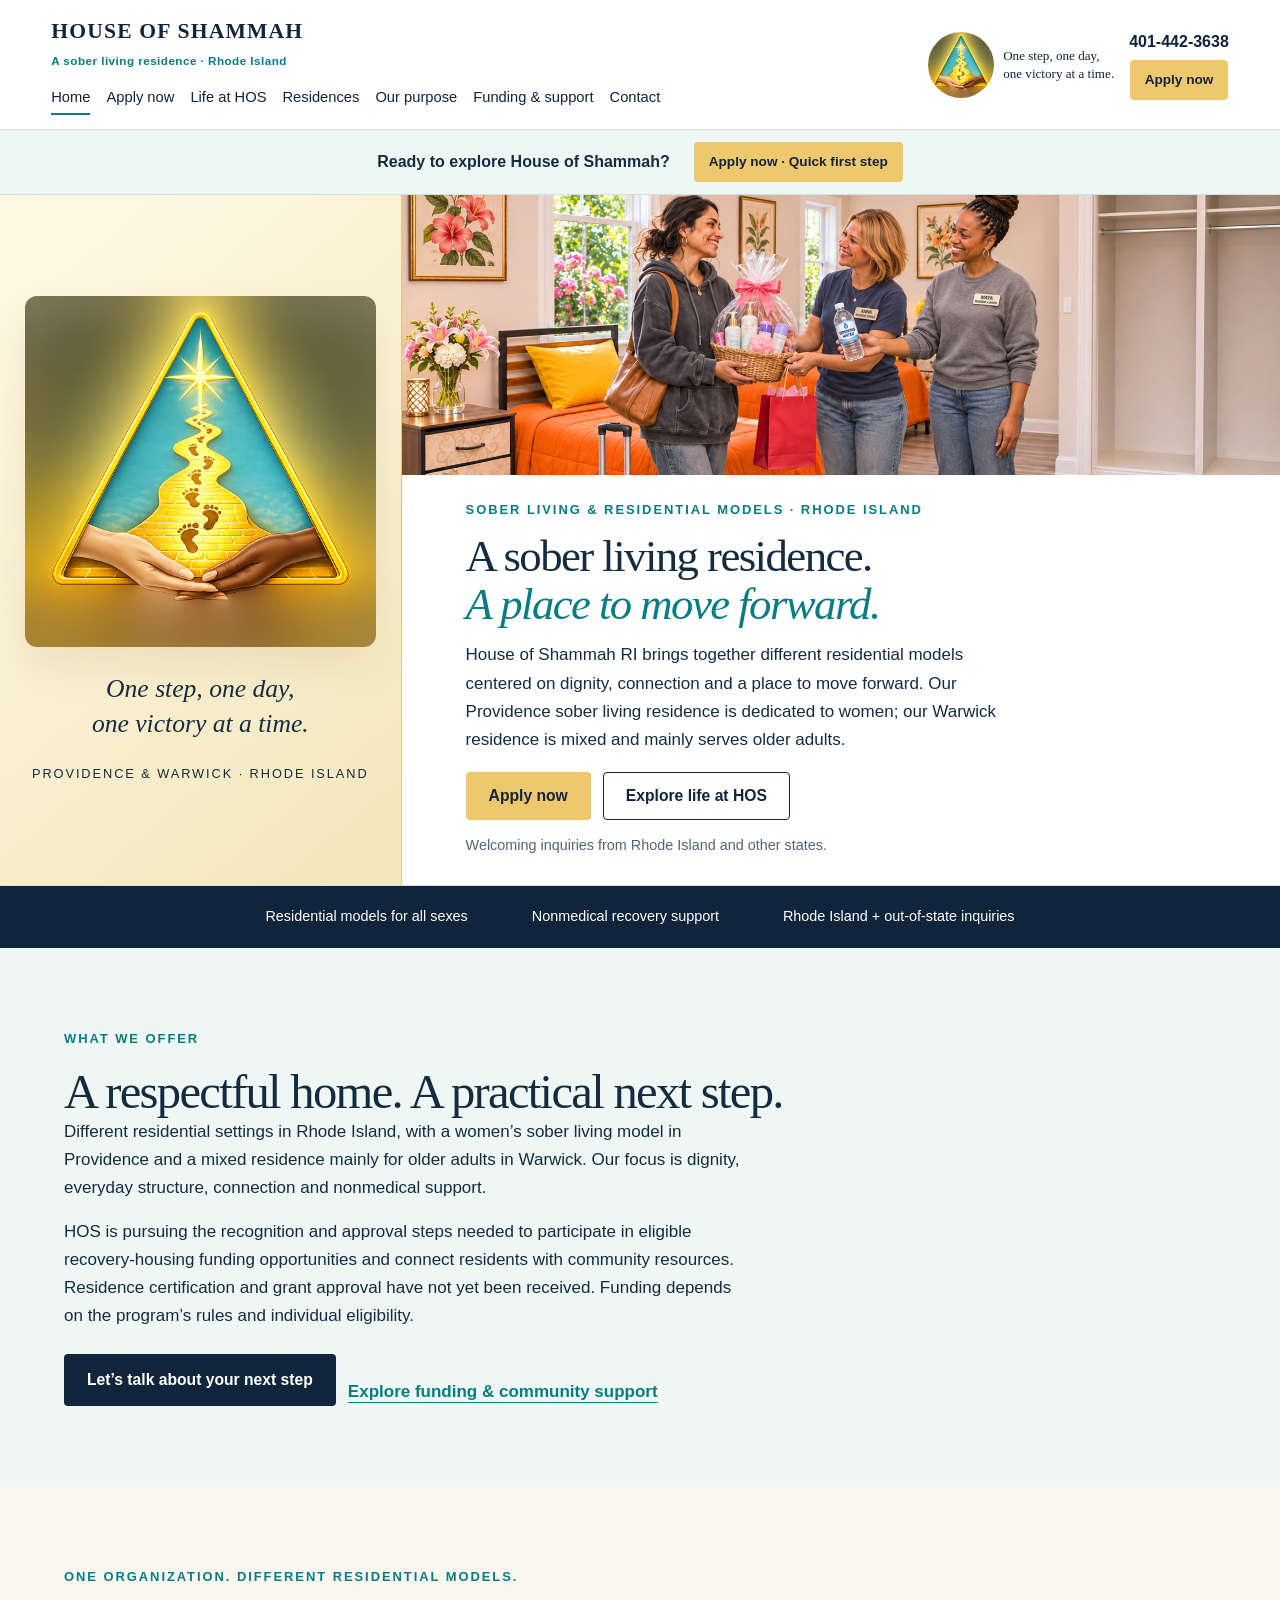
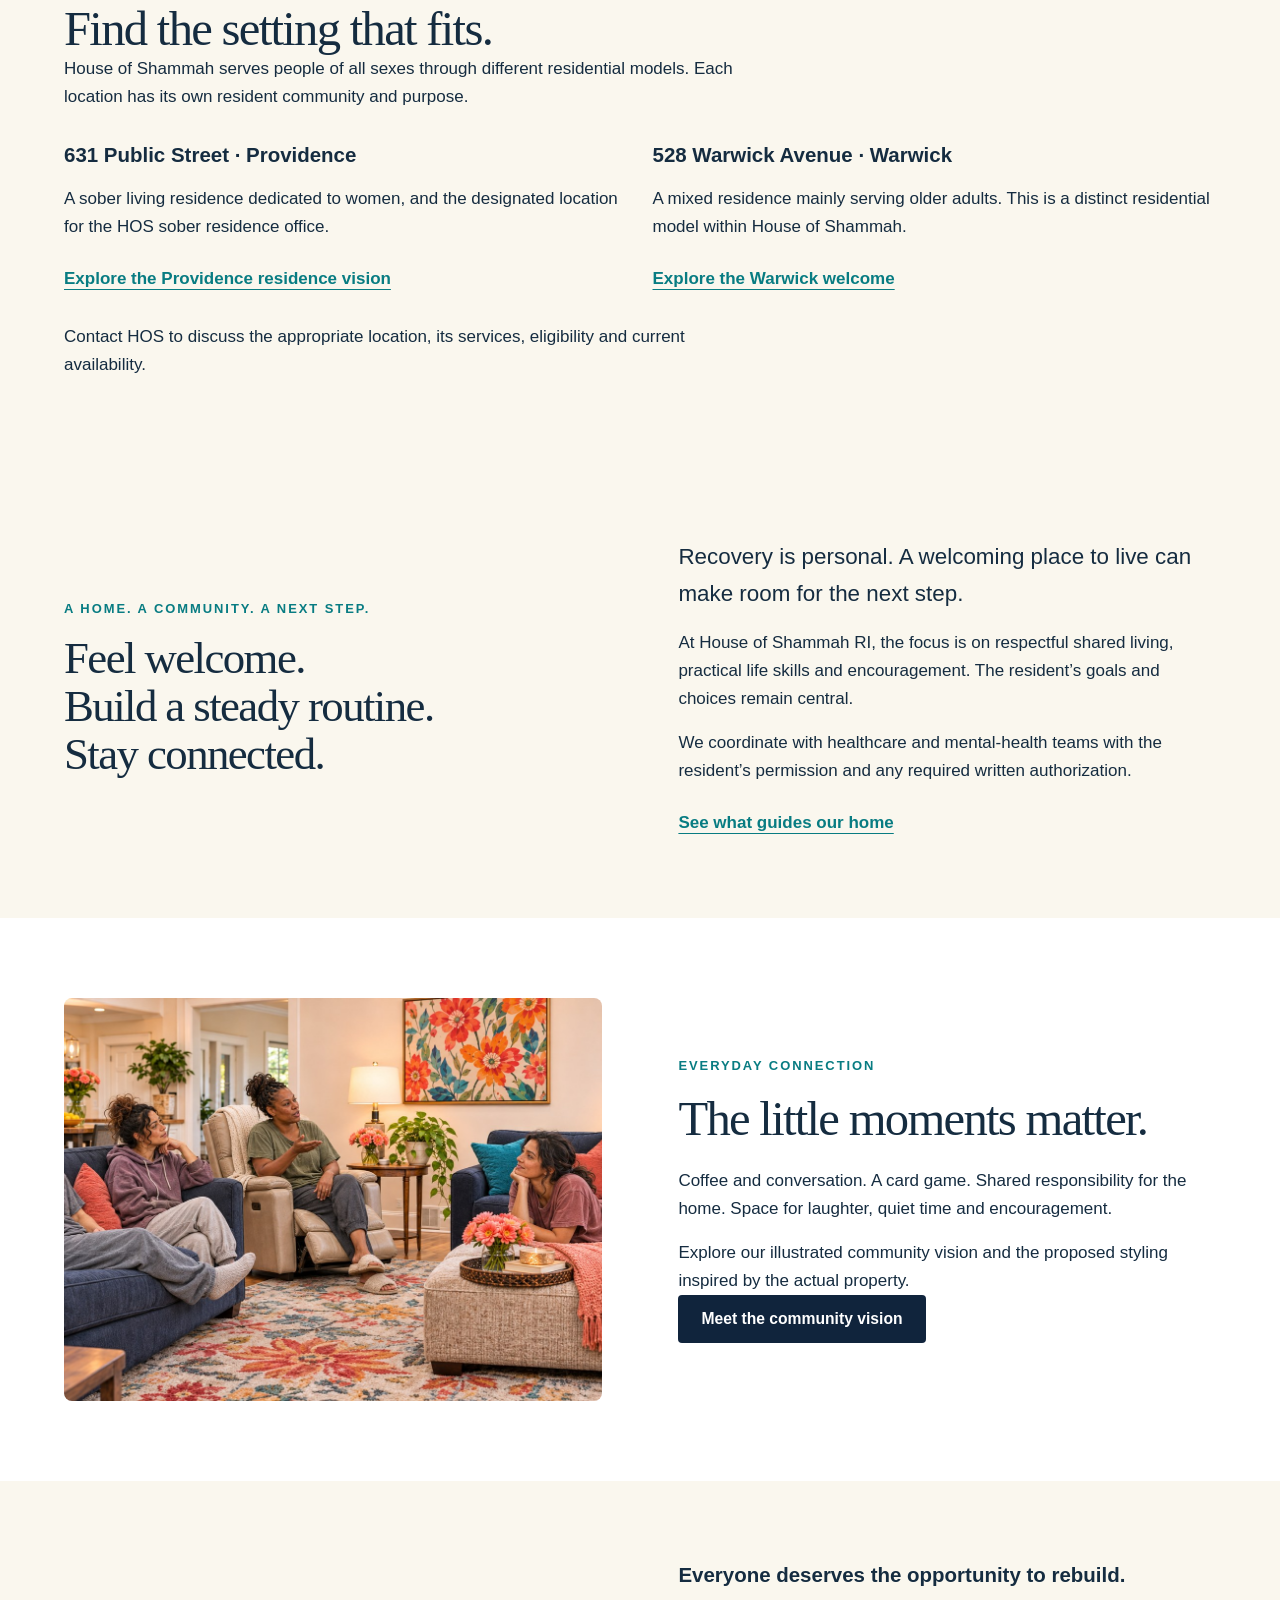
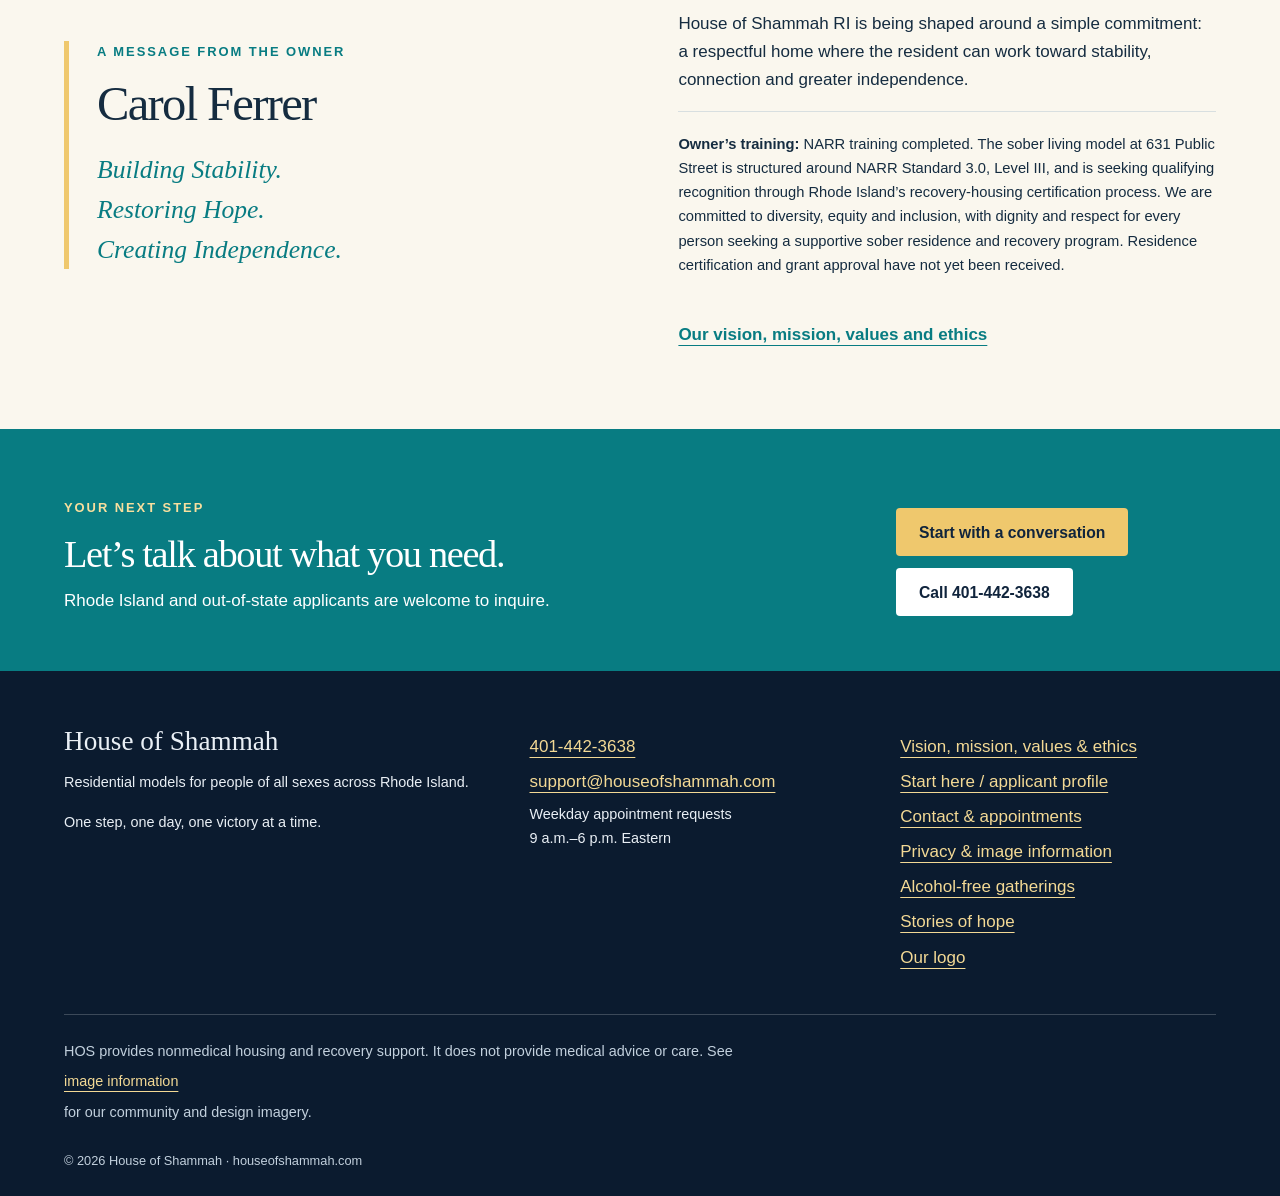
==== commit e1107669: "Make Apply now immediate and distinguish Providence and revised Warwick welcomes" ====
--- a/index.html
+++ b/index.html
@@ -1 +1 @@
-<!doctype html><html lang="en"><head><meta charset="utf-8"><meta name="viewport" content="width=device-width,initial-scale=1"><title>A Sober Living Residence in Rhode Island | House of Shammah</title><meta name="description" content="House of Shammah serves all sexes through different Rhode Island residential models: a women’s sober residence and designated office in Providence, and a mixed residence mainly for older adults in Warwick."><meta name="theme-color" content="#10243c"><link rel="canonical" href="https://houseofshammah.com/"><link rel="icon" href="assets/refresh/hos-logo.jpg"><meta property="og:title" content="A Sober Living Residence in Rhode Island | House of Shammah"><meta property="og:description" content="House of Shammah serves all sexes through different Rhode Island residential models: a women’s sober residence and designated office in Providence, and a mixed residence mainly for older adults in Warwick."><meta property="og:image" content="https://houseofshammah.com/assets/refresh/welcome-casual.jpg"><link rel="stylesheet" href="redesign.css"><link rel="stylesheet" href="finishing.css"><script src="site.js?v=20261124-journey" defer></script><link rel="stylesheet" href="journey.css?v=20261124-journey"></head><body><a class="skip" href="#main">Skip to content</a><header class="site-header"><div class="header-inner"><div class="navigation"><a class="wordmark" href="index.html">HOUSE OF SHAMMAH<span>A sober living residence · Rhode Island</span></a><button class="menu-toggle" aria-expanded="false" aria-controls="primary-nav">Menu</button><nav id="primary-nav" aria-label="Main navigation"><a href="index.html" aria-current=page>Home</a><a href="life.html" >Life at HOS</a><a href="residence.html" >Residences</a><a href="purpose.html" >Our purpose</a><a href="funding.html" >Funding & support</a><a href="apply.html" >Start here</a><a href="contact.html" >Contact</a></nav></div><div class="header-contact"><a class="mini-brand" href="logo.html" aria-label="House of Shammah logo and tagline"><img src="assets/refresh/hos-logo.jpg" alt="House of Shammah gold and turquoise logo"><span>One step, one day,<br>one victory at a time.</span></a><div class="contact-actions"><a href="tel:14014423638">401-442-3638</a><a class="button gold small" href="apply.html">Start here</a></div></div></div><div class="compact-tagline">One step, one day, one victory at a time.</div></header><main id="main"><section class="hero"><div class="hero-brand"><a href="logo.html"><img src="assets/refresh/hos-logo.jpg" alt="House of Shammah logo" width="1024" height="1024"></a><p class="brand-tagline">One step, one day,<br>one victory at a time.</p><p class="place">Providence & Warwick · Rhode Island</p></div><div class="hero-story"><div class="hero-copy"><p class="eyebrow">Sober living & residential models · Rhode Island</p><h1>A sober living residence.<br><em>A place to move forward.</em></h1><p>House of Shammah RI brings together different residential models centered on dignity, connection and a place to move forward. Our Providence sober living residence is dedicated to women; our Warwick residence is mixed and mainly serves older adults.</p><div class="buttons"><a class="button gold" href="apply.html">Start here</a><a class="button outline" href="life.html">Explore life at HOS</a></div><p class="micro">Welcoming inquiries from Rhode Island and other states.</p></div><div class="hero-photo"><figure><a class="image-link" href="assets/refresh/bedroom-welcome-water.jpg" aria-label="Open image: Women offering a newcomer a welcome basket and drinking water"><img src="assets/refresh/bedroom-welcome-water.jpg" alt="Women offering a newcomer a welcome basket and drinking water" fetchpriority=high decoding="async"></a></figure></div></div></section><div class="promise-strip"><span>Residential models for all sexes</span><span>Nonmedical recovery support</span><span>Rhode Island + out-of-state inquiries</span></div><section class="section offering"><p class="eyebrow">What we offer</p><h2>A respectful home. A practical next step.</h2><p>Different residential settings in Rhode Island, with a women’s sober living model in Providence and a mixed residence mainly for older adults in Warwick. Our focus is dignity, everyday structure, connection and nonmedical support.</p><p>HOS is pursuing the recognition and approval steps needed to participate in eligible recovery-housing funding opportunities and connect residents with community resources. Residence certification and grant approval have not yet been received. Funding depends on the program’s rules and individual eligibility.</p><div class="buttons"><a class="button navy" href="apply.html#first-step">Let’s talk about your next step</a><a class="text-link" href="funding.html">Explore funding & community support</a></div></section><section class="section" id="residential-models"><p class="eyebrow">One organization. Different residential models.</p><h2>Find the setting that fits.</h2><p>House of Shammah serves people of all sexes through different residential models. Each location has its own resident community and purpose.</p><div class="comparison"><article><h3>631 Public Street · Providence</h3><p>A sober living residence dedicated to women, and the designated location for the HOS sober residence office.</p><a class="text-link" href="residence.html#providence">Explore the Providence residence vision</a></article><article><h3>528 Warwick Avenue · Warwick</h3><p>A mixed residence mainly serving older adults. This is a distinct residential model within House of Shammah.</p><a class="text-link" href="contact.html">Ask about the Warwick residence</a></article></div><p>Contact HOS to discuss the appropriate location, its services, eligibility and current availability.</p></section><section class="section intro"><div><p class="eyebrow">A home. A community. A next step.</p><h2>Feel welcome.<br>Build a steady routine.<br>Stay connected.</h2></div><div><p class="large">Recovery is personal. A welcoming place to live can make room for the next step.</p><p>At House of Shammah RI, the focus is on respectful shared living, practical life skills and encouragement. The resident’s goals and choices remain central.</p><p>We coordinate with healthcare and mental-health teams with the resident’s permission and any required written authorization.</p><a class="text-link" href="purpose.html">See what guides our home</a></div></section><section class="section feature"><div><figure><a class="image-link" href="assets/refresh/living-casual.jpg" aria-label="Open image: Fictional women in casual clothing enjoying conversation in a living room"><img src="assets/refresh/living-casual.jpg" alt="Fictional women in casual clothing enjoying conversation in a living room" loading=lazy decoding="async"></a></figure></div><div><p class="eyebrow">Everyday connection</p><h2>The little moments matter.</h2><p>Coffee and conversation. A card game. Shared responsibility for the home. Space for laughter, quiet time and encouragement.</p><p>Explore our illustrated community vision and the proposed styling inspired by the actual property.</p><a class="button navy" href="life.html">Meet the community vision</a></div></section><section class="section founder"><div class="founder-name"><p class="eyebrow">A message from the owner</p><h2>Carol Ferrer</h2><p class="founder-tagline">Building Stability.<br>Restoring Hope.<br>Creating Independence.</p></div><div><h3>Everyone deserves the opportunity to rebuild.</h3><p>House of Shammah RI is being shaped around a simple commitment: a respectful home where the resident can work toward stability, connection and greater independence.</p><p class="credential"><strong>Owner’s training:</strong> NARR training completed. The sober living model at 631 Public Street is structured around NARR Standard 3.0, Level III, and is seeking qualifying recognition through Rhode Island’s recovery-housing certification process. We are committed to diversity, equity and inclusion, with dignity and respect for every person seeking a supportive sober residence and recovery program. Residence certification and grant approval have not yet been received.</p><a class="text-link" href="purpose.html">Our vision, mission, values and ethics</a></div></section><section class="cta"><div><p class="eyebrow">Your next step</p><h2>Let’s talk about what you need.</h2><p>Rhode Island and out-of-state applicants are welcome to inquire.</p></div><div class="buttons"><a class="button gold" href="apply.html">Start with a conversation</a><a class="button light" href="tel:14014423638">Call 401-442-3638</a></div></section></main><footer><div class="footer-grid"><div><strong>House of Shammah</strong><p>Residential models for people of all sexes across Rhode Island.</p><p>One step, one day, one victory at a time.</p></div><div><a href="tel:14014423638">401-442-3638</a><a href="mailto:support@houseofshammah.com">support@houseofshammah.com</a><p>Weekday appointment requests<br>9 a.m.–6 p.m. Eastern</p></div><div><a href="purpose.html">Vision, mission, values & ethics</a><a href="apply.html">Start here / applicant profile</a><a href="contact.html">Contact & appointments</a><a href="privacy.html">Privacy & image information</a><a href="alcohol-free.html">Alcohol-free gatherings</a><a href="stories.html">Stories of hope</a><a href="logo.html">Our logo</a></div></div><p class="footer-note">HOS provides nonmedical housing and recovery support. It does not provide medical advice or care. See <a href="privacy.html">image information</a> for our community and design imagery.</p><p class="copyright">© 2026 House of Shammah · houseofshammah.com</p></footer><dialog id="image-dialog"><button class="dialog-close" aria-label="Close enlarged image">Close</button><img alt=""><p></p></dialog></body></html>+<!doctype html><html lang="en"><head><meta charset="utf-8"><meta name="viewport" content="width=device-width,initial-scale=1"><title>A Sober Living Residence in Rhode Island | House of Shammah</title><meta name="description" content="House of Shammah serves all sexes through different Rhode Island residential models: a women’s sober residence and designated office in Providence, and a mixed residence mainly for older adults in Warwick."><meta name="theme-color" content="#10243c"><link rel="canonical" href="https://houseofshammah.com/"><link rel="icon" href="assets/refresh/hos-logo.jpg"><meta property="og:title" content="A Sober Living Residence in Rhode Island | House of Shammah"><meta property="og:description" content="House of Shammah serves all sexes through different Rhode Island residential models: a women’s sober residence and designated office in Providence, and a mixed residence mainly for older adults in Warwick."><meta property="og:image" content="https://houseofshammah.com/assets/refresh/welcome-casual.jpg"><link rel="stylesheet" href="redesign.css"><link rel="stylesheet" href="finishing.css"><script src="site.js?v=20261124-journey" defer></script><link rel="stylesheet" href="journey.css?v=20261124-journey"></head><body><a class="skip" href="#main">Skip to content</a><header class="site-header"><div class="header-inner"><div class="navigation"><a class="wordmark" href="index.html">HOUSE OF SHAMMAH<span>A sober living residence · Rhode Island</span></a><button class="menu-toggle" aria-expanded="false" aria-controls="primary-nav">Menu</button><nav id="primary-nav" aria-label="Main navigation"><a href="index.html" aria-current=page>Home</a><a href="apply.html" >Apply now</a><a href="life.html" >Life at HOS</a><a href="residence.html" >Residences</a><a href="purpose.html" >Our purpose</a><a href="funding.html" >Funding & support</a><a href="contact.html" >Contact</a></nav></div><div class="header-contact"><a class="mini-brand" href="logo.html" aria-label="House of Shammah logo and tagline"><img src="assets/refresh/hos-logo.jpg" alt="House of Shammah gold and turquoise logo"><span>One step, one day,<br>one victory at a time.</span></a><div class="contact-actions"><a href="tel:14014423638">401-442-3638</a><a class="button gold small" href="apply.html">Apply now</a></div></div></div><div class="compact-tagline">One step, one day, one victory at a time.</div></header><main id="main"><div class="application-invite"><strong>Ready to explore House of Shammah?</strong><a class="button gold small" href="apply.html#first-step">Apply now · Quick first step</a></div><section class="hero"><div class="hero-brand"><a href="logo.html"><img src="assets/refresh/hos-logo.jpg" alt="House of Shammah logo" width="1024" height="1024"></a><p class="brand-tagline">One step, one day,<br>one victory at a time.</p><p class="place">Providence & Warwick · Rhode Island</p></div><div class="hero-story"><div class="hero-copy"><p class="eyebrow">Sober living & residential models · Rhode Island</p><h1>A sober living residence.<br><em>A place to move forward.</em></h1><p>House of Shammah RI brings together different residential models centered on dignity, connection and a place to move forward. Our Providence sober living residence is dedicated to women; our Warwick residence is mixed and mainly serves older adults.</p><div class="buttons"><a class="button gold" href="apply.html">Apply now</a><a class="button outline" href="life.html">Explore life at HOS</a></div><p class="micro">Welcoming inquiries from Rhode Island and other states.</p></div><div class="hero-photo"><figure><a class="image-link" href="assets/refresh/bedroom-welcome-water.jpg" aria-label="Open image: Women offering a newcomer a welcome basket and drinking water"><img src="assets/refresh/bedroom-welcome-water.jpg" alt="Women offering a newcomer a welcome basket and drinking water" fetchpriority=high decoding="async"></a></figure></div></div></section><div class="promise-strip"><span>Residential models for all sexes</span><span>Nonmedical recovery support</span><span>Rhode Island + out-of-state inquiries</span></div><section class="section offering"><p class="eyebrow">What we offer</p><h2>A respectful home. A practical next step.</h2><p>Different residential settings in Rhode Island, with a women’s sober living model in Providence and a mixed residence mainly for older adults in Warwick. Our focus is dignity, everyday structure, connection and nonmedical support.</p><p>HOS is pursuing the recognition and approval steps needed to participate in eligible recovery-housing funding opportunities and connect residents with community resources. Residence certification and grant approval have not yet been received. Funding depends on the program’s rules and individual eligibility.</p><div class="buttons"><a class="button navy" href="apply.html#first-step">Let’s talk about your next step</a><a class="text-link" href="funding.html">Explore funding & community support</a></div></section><section class="section" id="residential-models"><p class="eyebrow">One organization. Different residential models.</p><h2>Find the setting that fits.</h2><p>House of Shammah serves people of all sexes through different residential models. Each location has its own resident community and purpose.</p><div class="comparison"><article><h3>631 Public Street · Providence</h3><p>A sober living residence dedicated to women, and the designated location for the HOS sober residence office.</p><a class="text-link" href="residence.html#providence">Explore the Providence residence vision</a></article><article><h3>528 Warwick Avenue · Warwick</h3><p>A mixed residence mainly serving older adults. This is a distinct residential model within House of Shammah.</p><a class="text-link" href="residence.html#warwick-welcome">Explore the Warwick welcome</a></article></div><p>Contact HOS to discuss the appropriate location, its services, eligibility and current availability.</p></section><section class="section intro"><div><p class="eyebrow">A home. A community. A next step.</p><h2>Feel welcome.<br>Build a steady routine.<br>Stay connected.</h2></div><div><p class="large">Recovery is personal. A welcoming place to live can make room for the next step.</p><p>At House of Shammah RI, the focus is on respectful shared living, practical life skills and encouragement. The resident’s goals and choices remain central.</p><p>We coordinate with healthcare and mental-health teams with the resident’s permission and any required written authorization.</p><a class="text-link" href="purpose.html">See what guides our home</a></div></section><section class="section feature"><div><figure><a class="image-link" href="assets/refresh/living-casual.jpg" aria-label="Open image: Fictional women in casual clothing enjoying conversation in a living room"><img src="assets/refresh/living-casual.jpg" alt="Fictional women in casual clothing enjoying conversation in a living room" loading=lazy decoding="async"></a></figure></div><div><p class="eyebrow">Everyday connection</p><h2>The little moments matter.</h2><p>Coffee and conversation. A card game. Shared responsibility for the home. Space for laughter, quiet time and encouragement.</p><p>Explore our illustrated community vision and the proposed styling inspired by the actual property.</p><a class="button navy" href="life.html">Meet the community vision</a></div></section><section class="section founder"><div class="founder-name"><p class="eyebrow">A message from the owner</p><h2>Carol Ferrer</h2><p class="founder-tagline">Building Stability.<br>Restoring Hope.<br>Creating Independence.</p></div><div><h3>Everyone deserves the opportunity to rebuild.</h3><p>House of Shammah RI is being shaped around a simple commitment: a respectful home where the resident can work toward stability, connection and greater independence.</p><p class="credential"><strong>Owner’s training:</strong> NARR training completed. The sober living model at 631 Public Street is structured around NARR Standard 3.0, Level III, and is seeking qualifying recognition through Rhode Island’s recovery-housing certification process. We are committed to diversity, equity and inclusion, with dignity and respect for every person seeking a supportive sober residence and recovery program. Residence certification and grant approval have not yet been received.</p><a class="text-link" href="purpose.html">Our vision, mission, values and ethics</a></div></section><section class="cta"><div><p class="eyebrow">Your next step</p><h2>Let’s talk about what you need.</h2><p>Rhode Island and out-of-state applicants are welcome to inquire.</p></div><div class="buttons"><a class="button gold" href="apply.html">Start with a conversation</a><a class="button light" href="tel:14014423638">Call 401-442-3638</a></div></section></main><footer><div class="footer-grid"><div><strong>House of Shammah</strong><p>Residential models for people of all sexes across Rhode Island.</p><p>One step, one day, one victory at a time.</p></div><div><a href="tel:14014423638">401-442-3638</a><a href="mailto:support@houseofshammah.com">support@houseofshammah.com</a><p>Weekday appointment requests<br>9 a.m.–6 p.m. Eastern</p></div><div><a href="purpose.html">Vision, mission, values & ethics</a><a href="apply.html">Start here / applicant profile</a><a href="contact.html">Contact & appointments</a><a href="privacy.html">Privacy & image information</a><a href="alcohol-free.html">Alcohol-free gatherings</a><a href="stories.html">Stories of hope</a><a href="logo.html">Our logo</a></div></div><p class="footer-note">HOS provides nonmedical housing and recovery support. It does not provide medical advice or care. See <a href="privacy.html">image information</a> for our community and design imagery.</p><p class="copyright">© 2026 House of Shammah · houseofshammah.com</p></footer><dialog id="image-dialog"><button class="dialog-close" aria-label="Close enlarged image">Close</button><img alt=""><p></p></dialog></body></html>
--- a/journey.css
+++ b/journey.css
@@ -1 +1,3 @@
 .welcome-hero{display:grid;grid-template-columns:1fr 1fr;max-width:1520px;margin:auto;background:#fff}.welcome-hero img{width:100%;height:100%;min-height:350px;object-fit:cover;object-position:center 35%}.welcome-copy{padding:55px 5vw;align-self:center}.welcome-copy h1{font-size:clamp(2.3rem,3.5vw,3.7rem);margin-bottom:20px}.welcome-copy .buttons{margin-top:24px}.journey-steps{display:grid;grid-template-columns:repeat(3,1fr);gap:36px;padding-left:24px;margin:30px 0}.journey-steps li::marker{font-weight:bold;color:#087c82}.journey-steps h3{margin-bottom:10px}.next-steps{background:#eef7f4}.first-step{display:grid;grid-template-columns:1fr 1fr;gap:55px;align-items:start;background:#fff}.first-step form{padding:28px;background:#faf7ee;border:1px solid #d8dfe0;border-radius:8px}.first-step label{display:block;margin-bottom:18px}.first-step input,.first-step select{display:block;width:100%;min-height:48px;padding:10px;border:1px solid #8a9ca8;border-radius:4px;margin-top:6px;background:#fff}.first-step .form-note{margin-top:15px}.optional-profile{min-width:0}.optional-profile>summary{font-size:1.15rem;font-weight:700;cursor:pointer;padding:20px;background:#fff;border:1px solid #d8dfe0}.optional-profile>p{padding:20px}.offering{background:#eef7f4}.offering .buttons{margin-top:24px}.navigation nav{column-gap:16px;row-gap:6px}.application-layout:has(.optional-profile){grid-template-columns:1fr 2fr}#first-step{scroll-margin-top:160px}@media(max-width:800px){.welcome-hero,.first-step,.journey-steps,.application-layout:has(.optional-profile){grid-template-columns:1fr}.welcome-hero img{min-height:0;max-height:290px;aspect-ratio:16/10}.welcome-copy{padding:30px 6vw}.journey-steps{gap:23px}.first-step{gap:26px}.first-step form{padding:20px}.first-step select{font-size:1rem}#first-step{scroll-margin-top:130px}}@media print{.welcome-hero,.first-step,.next-steps{display:none}}
+.application-invite{display:flex;justify-content:center;align-items:center;gap:24px;padding:12px 5vw;background:#edf7f4;border-bottom:1px solid #d8dfe0}.application-invite strong{font-size:1rem}.application-welcome{width:100%;max-height:220px;object-fit:cover;object-position:center 25%;border-radius:7px;margin-bottom:20px}.first-step{padding-top:32px}.first-step h2{font-size:clamp(2rem,3vw,3rem)}@media(max-width:800px){.application-invite{flex-wrap:wrap;gap:8px;text-align:center;padding:10px 5vw}.application-invite .button{min-height:44px}.application-welcome{max-height:180px}.first-step{padding-top:20px}}
+.quick-form-title{font-size:1.7rem!important;margin-bottom:12px}.quick-form-intro{margin-bottom:20px}@media(max-width:800px){#first-step>form{order:-1}}
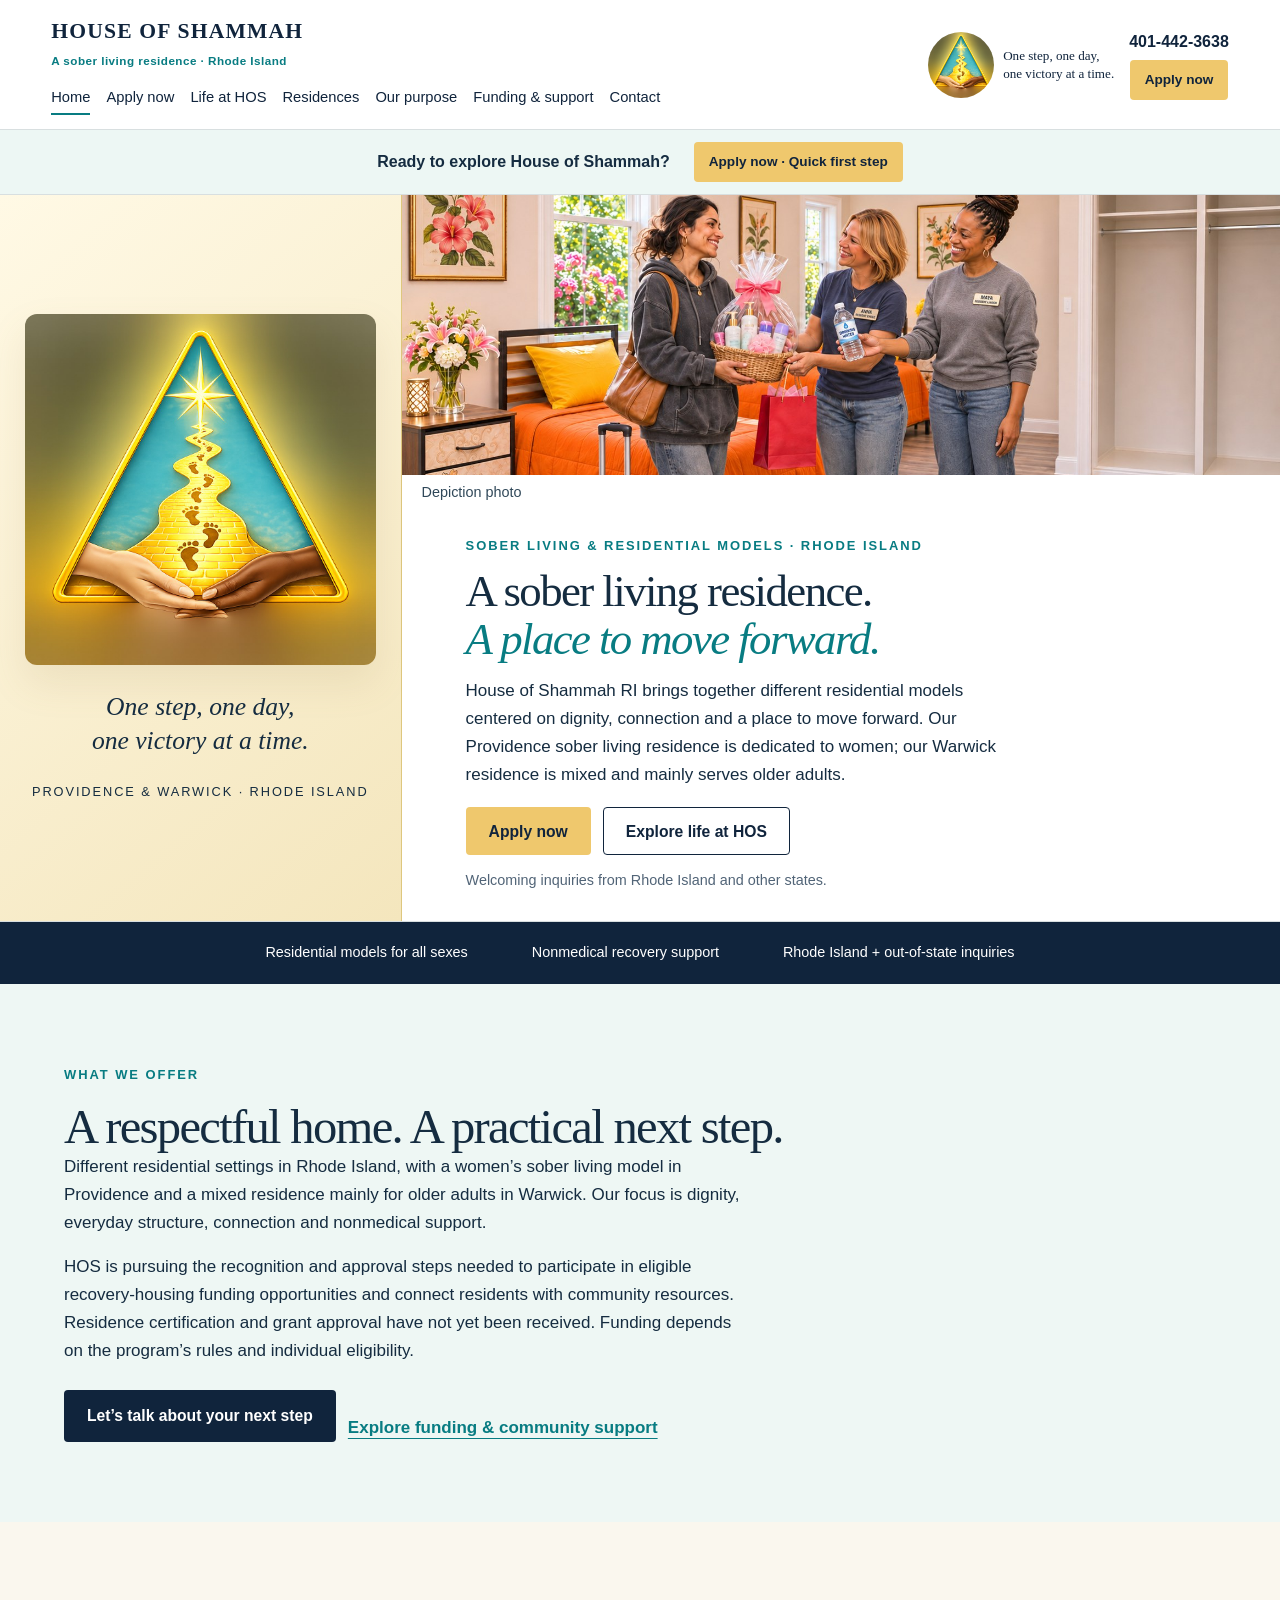
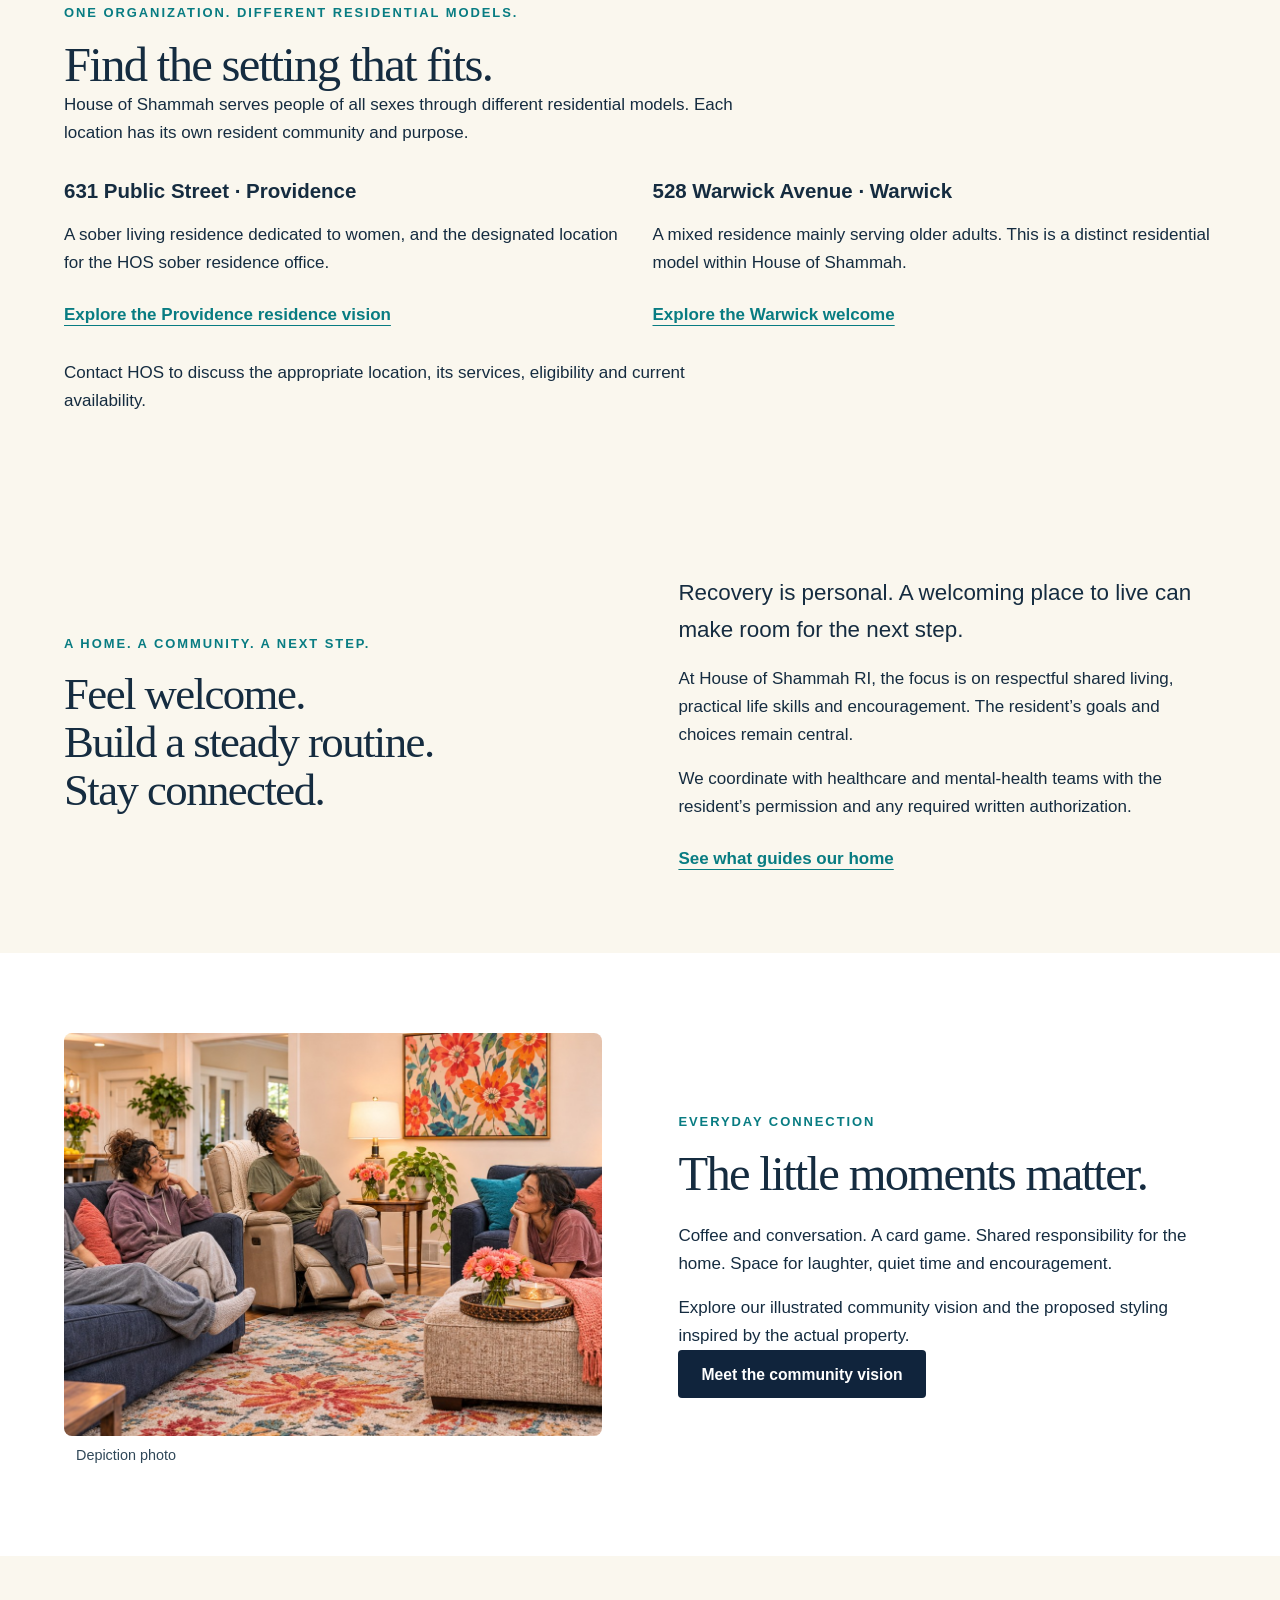
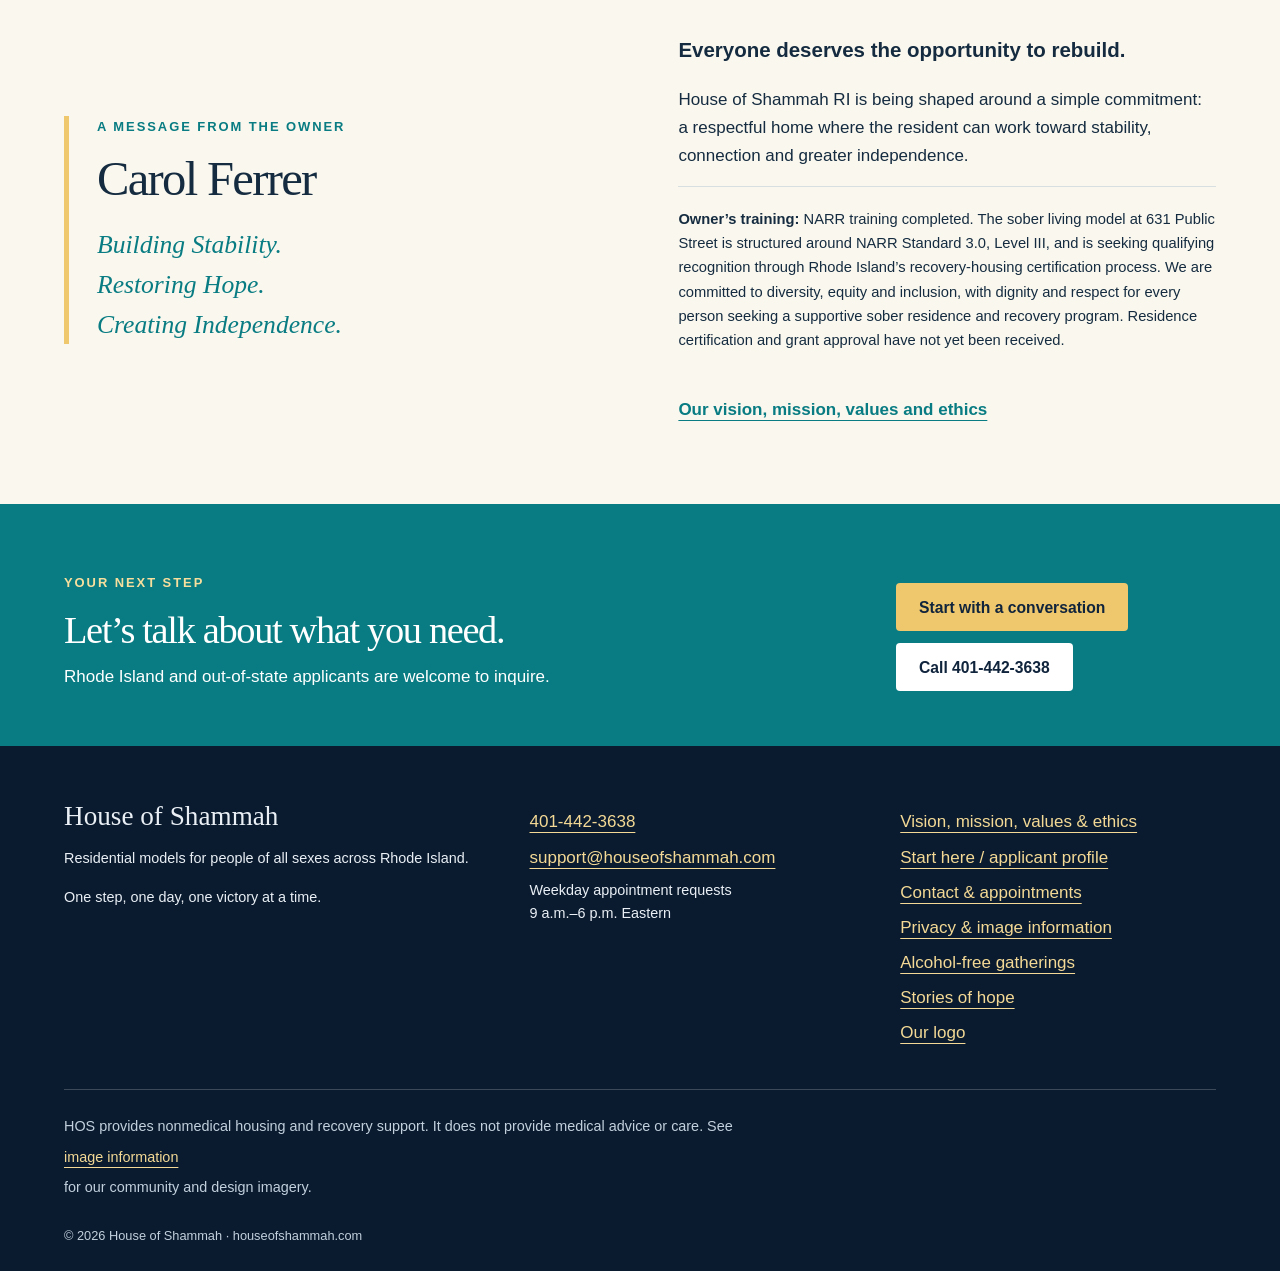
==== commit 3e9fbc5a: "Use two additional contacts, label depiction photos and add dismissible follow-up invitation" ====
--- a/index.html
+++ b/index.html
@@ -1 +1 @@
-<!doctype html><html lang="en"><head><meta charset="utf-8"><meta name="viewport" content="width=device-width,initial-scale=1"><title>A Sober Living Residence in Rhode Island | House of Shammah</title><meta name="description" content="House of Shammah serves all sexes through different Rhode Island residential models: a women’s sober residence and designated office in Providence, and a mixed residence mainly for older adults in Warwick."><meta name="theme-color" content="#10243c"><link rel="canonical" href="https://houseofshammah.com/"><link rel="icon" href="assets/refresh/hos-logo.jpg"><meta property="og:title" content="A Sober Living Residence in Rhode Island | House of Shammah"><meta property="og:description" content="House of Shammah serves all sexes through different Rhode Island residential models: a women’s sober residence and designated office in Providence, and a mixed residence mainly for older adults in Warwick."><meta property="og:image" content="https://houseofshammah.com/assets/refresh/welcome-casual.jpg"><link rel="stylesheet" href="redesign.css"><link rel="stylesheet" href="finishing.css"><script src="site.js?v=20261124-journey" defer></script><link rel="stylesheet" href="journey.css?v=20261124-journey"></head><body><a class="skip" href="#main">Skip to content</a><header class="site-header"><div class="header-inner"><div class="navigation"><a class="wordmark" href="index.html">HOUSE OF SHAMMAH<span>A sober living residence · Rhode Island</span></a><button class="menu-toggle" aria-expanded="false" aria-controls="primary-nav">Menu</button><nav id="primary-nav" aria-label="Main navigation"><a href="index.html" aria-current=page>Home</a><a href="apply.html" >Apply now</a><a href="life.html" >Life at HOS</a><a href="residence.html" >Residences</a><a href="purpose.html" >Our purpose</a><a href="funding.html" >Funding & support</a><a href="contact.html" >Contact</a></nav></div><div class="header-contact"><a class="mini-brand" href="logo.html" aria-label="House of Shammah logo and tagline"><img src="assets/refresh/hos-logo.jpg" alt="House of Shammah gold and turquoise logo"><span>One step, one day,<br>one victory at a time.</span></a><div class="contact-actions"><a href="tel:14014423638">401-442-3638</a><a class="button gold small" href="apply.html">Apply now</a></div></div></div><div class="compact-tagline">One step, one day, one victory at a time.</div></header><main id="main"><div class="application-invite"><strong>Ready to explore House of Shammah?</strong><a class="button gold small" href="apply.html#first-step">Apply now · Quick first step</a></div><section class="hero"><div class="hero-brand"><a href="logo.html"><img src="assets/refresh/hos-logo.jpg" alt="House of Shammah logo" width="1024" height="1024"></a><p class="brand-tagline">One step, one day,<br>one victory at a time.</p><p class="place">Providence & Warwick · Rhode Island</p></div><div class="hero-story"><div class="hero-copy"><p class="eyebrow">Sober living & residential models · Rhode Island</p><h1>A sober living residence.<br><em>A place to move forward.</em></h1><p>House of Shammah RI brings together different residential models centered on dignity, connection and a place to move forward. Our Providence sober living residence is dedicated to women; our Warwick residence is mixed and mainly serves older adults.</p><div class="buttons"><a class="button gold" href="apply.html">Apply now</a><a class="button outline" href="life.html">Explore life at HOS</a></div><p class="micro">Welcoming inquiries from Rhode Island and other states.</p></div><div class="hero-photo"><figure><a class="image-link" href="assets/refresh/bedroom-welcome-water.jpg" aria-label="Open image: Women offering a newcomer a welcome basket and drinking water"><img src="assets/refresh/bedroom-welcome-water.jpg" alt="Women offering a newcomer a welcome basket and drinking water" fetchpriority=high decoding="async"></a></figure></div></div></section><div class="promise-strip"><span>Residential models for all sexes</span><span>Nonmedical recovery support</span><span>Rhode Island + out-of-state inquiries</span></div><section class="section offering"><p class="eyebrow">What we offer</p><h2>A respectful home. A practical next step.</h2><p>Different residential settings in Rhode Island, with a women’s sober living model in Providence and a mixed residence mainly for older adults in Warwick. Our focus is dignity, everyday structure, connection and nonmedical support.</p><p>HOS is pursuing the recognition and approval steps needed to participate in eligible recovery-housing funding opportunities and connect residents with community resources. Residence certification and grant approval have not yet been received. Funding depends on the program’s rules and individual eligibility.</p><div class="buttons"><a class="button navy" href="apply.html#first-step">Let’s talk about your next step</a><a class="text-link" href="funding.html">Explore funding & community support</a></div></section><section class="section" id="residential-models"><p class="eyebrow">One organization. Different residential models.</p><h2>Find the setting that fits.</h2><p>House of Shammah serves people of all sexes through different residential models. Each location has its own resident community and purpose.</p><div class="comparison"><article><h3>631 Public Street · Providence</h3><p>A sober living residence dedicated to women, and the designated location for the HOS sober residence office.</p><a class="text-link" href="residence.html#providence">Explore the Providence residence vision</a></article><article><h3>528 Warwick Avenue · Warwick</h3><p>A mixed residence mainly serving older adults. This is a distinct residential model within House of Shammah.</p><a class="text-link" href="residence.html#warwick-welcome">Explore the Warwick welcome</a></article></div><p>Contact HOS to discuss the appropriate location, its services, eligibility and current availability.</p></section><section class="section intro"><div><p class="eyebrow">A home. A community. A next step.</p><h2>Feel welcome.<br>Build a steady routine.<br>Stay connected.</h2></div><div><p class="large">Recovery is personal. A welcoming place to live can make room for the next step.</p><p>At House of Shammah RI, the focus is on respectful shared living, practical life skills and encouragement. The resident’s goals and choices remain central.</p><p>We coordinate with healthcare and mental-health teams with the resident’s permission and any required written authorization.</p><a class="text-link" href="purpose.html">See what guides our home</a></div></section><section class="section feature"><div><figure><a class="image-link" href="assets/refresh/living-casual.jpg" aria-label="Open image: Fictional women in casual clothing enjoying conversation in a living room"><img src="assets/refresh/living-casual.jpg" alt="Fictional women in casual clothing enjoying conversation in a living room" loading=lazy decoding="async"></a></figure></div><div><p class="eyebrow">Everyday connection</p><h2>The little moments matter.</h2><p>Coffee and conversation. A card game. Shared responsibility for the home. Space for laughter, quiet time and encouragement.</p><p>Explore our illustrated community vision and the proposed styling inspired by the actual property.</p><a class="button navy" href="life.html">Meet the community vision</a></div></section><section class="section founder"><div class="founder-name"><p class="eyebrow">A message from the owner</p><h2>Carol Ferrer</h2><p class="founder-tagline">Building Stability.<br>Restoring Hope.<br>Creating Independence.</p></div><div><h3>Everyone deserves the opportunity to rebuild.</h3><p>House of Shammah RI is being shaped around a simple commitment: a respectful home where the resident can work toward stability, connection and greater independence.</p><p class="credential"><strong>Owner’s training:</strong> NARR training completed. The sober living model at 631 Public Street is structured around NARR Standard 3.0, Level III, and is seeking qualifying recognition through Rhode Island’s recovery-housing certification process. We are committed to diversity, equity and inclusion, with dignity and respect for every person seeking a supportive sober residence and recovery program. Residence certification and grant approval have not yet been received.</p><a class="text-link" href="purpose.html">Our vision, mission, values and ethics</a></div></section><section class="cta"><div><p class="eyebrow">Your next step</p><h2>Let’s talk about what you need.</h2><p>Rhode Island and out-of-state applicants are welcome to inquire.</p></div><div class="buttons"><a class="button gold" href="apply.html">Start with a conversation</a><a class="button light" href="tel:14014423638">Call 401-442-3638</a></div></section></main><footer><div class="footer-grid"><div><strong>House of Shammah</strong><p>Residential models for people of all sexes across Rhode Island.</p><p>One step, one day, one victory at a time.</p></div><div><a href="tel:14014423638">401-442-3638</a><a href="mailto:support@houseofshammah.com">support@houseofshammah.com</a><p>Weekday appointment requests<br>9 a.m.–6 p.m. Eastern</p></div><div><a href="purpose.html">Vision, mission, values & ethics</a><a href="apply.html">Start here / applicant profile</a><a href="contact.html">Contact & appointments</a><a href="privacy.html">Privacy & image information</a><a href="alcohol-free.html">Alcohol-free gatherings</a><a href="stories.html">Stories of hope</a><a href="logo.html">Our logo</a></div></div><p class="footer-note">HOS provides nonmedical housing and recovery support. It does not provide medical advice or care. See <a href="privacy.html">image information</a> for our community and design imagery.</p><p class="copyright">© 2026 House of Shammah · houseofshammah.com</p></footer><dialog id="image-dialog"><button class="dialog-close" aria-label="Close enlarged image">Close</button><img alt=""><p></p></dialog></body></html>+<!doctype html><html lang="en"><head><meta charset="utf-8"><meta name="viewport" content="width=device-width,initial-scale=1"><title>A Sober Living Residence in Rhode Island | House of Shammah</title><meta name="description" content="House of Shammah serves all sexes through different Rhode Island residential models: a women’s sober residence and designated office in Providence, and a mixed residence mainly for older adults in Warwick."><meta name="theme-color" content="#10243c"><link rel="canonical" href="https://houseofshammah.com/"><link rel="icon" href="assets/refresh/hos-logo.jpg"><meta property="og:title" content="A Sober Living Residence in Rhode Island | House of Shammah"><meta property="og:description" content="House of Shammah serves all sexes through different Rhode Island residential models: a women’s sober residence and designated office in Providence, and a mixed residence mainly for older adults in Warwick."><meta property="og:image" content="https://houseofshammah.com/assets/refresh/welcome-casual.jpg"><link rel="stylesheet" href="redesign.css"><link rel="stylesheet" href="finishing.css"><script src="site.js?v=20261124-contacts" defer></script><link rel="stylesheet" href="journey.css?v=20261124-contacts"></head><body><a class="skip" href="#main">Skip to content</a><header class="site-header"><div class="header-inner"><div class="navigation"><a class="wordmark" href="index.html">HOUSE OF SHAMMAH<span>A sober living residence · Rhode Island</span></a><button class="menu-toggle" aria-expanded="false" aria-controls="primary-nav">Menu</button><nav id="primary-nav" aria-label="Main navigation"><a href="index.html" aria-current=page>Home</a><a href="apply.html" >Apply now</a><a href="life.html" >Life at HOS</a><a href="residence.html" >Residences</a><a href="purpose.html" >Our purpose</a><a href="funding.html" >Funding & support</a><a href="contact.html" >Contact</a></nav></div><div class="header-contact"><a class="mini-brand" href="logo.html" aria-label="House of Shammah logo and tagline"><img src="assets/refresh/hos-logo.jpg" alt="House of Shammah gold and turquoise logo"><span>One step, one day,<br>one victory at a time.</span></a><div class="contact-actions"><a href="tel:14014423638">401-442-3638</a><a class="button gold small" href="apply.html">Apply now</a></div></div></div><div class="compact-tagline">One step, one day, one victory at a time.</div></header><main id="main"><div class="application-invite"><strong>Ready to explore House of Shammah?</strong><a class="button gold small" href="apply.html#first-step">Apply now · Quick first step</a></div><section class="hero"><div class="hero-brand"><a href="logo.html"><img src="assets/refresh/hos-logo.jpg" alt="House of Shammah logo" width="1024" height="1024"></a><p class="brand-tagline">One step, one day,<br>one victory at a time.</p><p class="place">Providence & Warwick · Rhode Island</p></div><div class="hero-story"><div class="hero-copy"><p class="eyebrow">Sober living & residential models · Rhode Island</p><h1>A sober living residence.<br><em>A place to move forward.</em></h1><p>House of Shammah RI brings together different residential models centered on dignity, connection and a place to move forward. Our Providence sober living residence is dedicated to women; our Warwick residence is mixed and mainly serves older adults.</p><div class="buttons"><a class="button gold" href="apply.html">Apply now</a><a class="button outline" href="life.html">Explore life at HOS</a></div><p class="micro">Welcoming inquiries from Rhode Island and other states.</p></div><div class="hero-photo"><figure><a class="image-link" href="assets/refresh/bedroom-welcome-water.jpg" aria-label="Open image: Women offering a newcomer a welcome basket and drinking water"><img src="assets/refresh/bedroom-welcome-water.jpg" alt="Women offering a newcomer a welcome basket and drinking water" fetchpriority=high decoding="async"></a><figcaption>Depiction photo</figcaption></figure></div></div></section><div class="promise-strip"><span>Residential models for all sexes</span><span>Nonmedical recovery support</span><span>Rhode Island + out-of-state inquiries</span></div><section class="section offering"><p class="eyebrow">What we offer</p><h2>A respectful home. A practical next step.</h2><p>Different residential settings in Rhode Island, with a women’s sober living model in Providence and a mixed residence mainly for older adults in Warwick. Our focus is dignity, everyday structure, connection and nonmedical support.</p><p>HOS is pursuing the recognition and approval steps needed to participate in eligible recovery-housing funding opportunities and connect residents with community resources. Residence certification and grant approval have not yet been received. Funding depends on the program’s rules and individual eligibility.</p><div class="buttons"><a class="button navy" href="apply.html#first-step">Let’s talk about your next step</a><a class="text-link" href="funding.html">Explore funding & community support</a></div></section><section class="section" id="residential-models"><p class="eyebrow">One organization. Different residential models.</p><h2>Find the setting that fits.</h2><p>House of Shammah serves people of all sexes through different residential models. Each location has its own resident community and purpose.</p><div class="comparison"><article><h3>631 Public Street · Providence</h3><p>A sober living residence dedicated to women, and the designated location for the HOS sober residence office.</p><a class="text-link" href="residence.html#providence">Explore the Providence residence vision</a></article><article><h3>528 Warwick Avenue · Warwick</h3><p>A mixed residence mainly serving older adults. This is a distinct residential model within House of Shammah.</p><a class="text-link" href="residence.html#warwick-welcome">Explore the Warwick welcome</a></article></div><p>Contact HOS to discuss the appropriate location, its services, eligibility and current availability.</p></section><section class="section intro"><div><p class="eyebrow">A home. A community. A next step.</p><h2>Feel welcome.<br>Build a steady routine.<br>Stay connected.</h2></div><div><p class="large">Recovery is personal. A welcoming place to live can make room for the next step.</p><p>At House of Shammah RI, the focus is on respectful shared living, practical life skills and encouragement. The resident’s goals and choices remain central.</p><p>We coordinate with healthcare and mental-health teams with the resident’s permission and any required written authorization.</p><a class="text-link" href="purpose.html">See what guides our home</a></div></section><section class="section feature"><div><figure><a class="image-link" href="assets/refresh/living-casual.jpg" aria-label="Open image: Fictional women in casual clothing enjoying conversation in a living room"><img src="assets/refresh/living-casual.jpg" alt="Fictional women in casual clothing enjoying conversation in a living room" loading=lazy decoding="async"></a><figcaption>Depiction photo</figcaption></figure></div><div><p class="eyebrow">Everyday connection</p><h2>The little moments matter.</h2><p>Coffee and conversation. A card game. Shared responsibility for the home. Space for laughter, quiet time and encouragement.</p><p>Explore our illustrated community vision and the proposed styling inspired by the actual property.</p><a class="button navy" href="life.html">Meet the community vision</a></div></section><section class="section founder"><div class="founder-name"><p class="eyebrow">A message from the owner</p><h2>Carol Ferrer</h2><p class="founder-tagline">Building Stability.<br>Restoring Hope.<br>Creating Independence.</p></div><div><h3>Everyone deserves the opportunity to rebuild.</h3><p>House of Shammah RI is being shaped around a simple commitment: a respectful home where the resident can work toward stability, connection and greater independence.</p><p class="credential"><strong>Owner’s training:</strong> NARR training completed. The sober living model at 631 Public Street is structured around NARR Standard 3.0, Level III, and is seeking qualifying recognition through Rhode Island’s recovery-housing certification process. We are committed to diversity, equity and inclusion, with dignity and respect for every person seeking a supportive sober residence and recovery program. Residence certification and grant approval have not yet been received.</p><a class="text-link" href="purpose.html">Our vision, mission, values and ethics</a></div></section><section class="cta"><div><p class="eyebrow">Your next step</p><h2>Let’s talk about what you need.</h2><p>Rhode Island and out-of-state applicants are welcome to inquire.</p></div><div class="buttons"><a class="button gold" href="apply.html">Start with a conversation</a><a class="button light" href="tel:14014423638">Call 401-442-3638</a></div></section></main><footer><div class="footer-grid"><div><strong>House of Shammah</strong><p>Residential models for people of all sexes across Rhode Island.</p><p>One step, one day, one victory at a time.</p></div><div><a href="tel:14014423638">401-442-3638</a><a href="mailto:support@houseofshammah.com">support@houseofshammah.com</a><p>Weekday appointment requests<br>9 a.m.–6 p.m. Eastern</p></div><div><a href="purpose.html">Vision, mission, values & ethics</a><a href="apply.html">Start here / applicant profile</a><a href="contact.html">Contact & appointments</a><a href="privacy.html">Privacy & image information</a><a href="alcohol-free.html">Alcohol-free gatherings</a><a href="stories.html">Stories of hope</a><a href="logo.html">Our logo</a></div></div><p class="footer-note">HOS provides nonmedical housing and recovery support. It does not provide medical advice or care. See <a href="privacy.html">image information</a> for our community and design imagery.</p><p class="copyright">© 2026 House of Shammah · houseofshammah.com</p></footer><dialog id="image-dialog"><button class="dialog-close" aria-label="Close enlarged image">Close</button><img alt=""><p></p></dialog><aside class="followup-invite" id="followup-invite" aria-labelledby="followup-title" hidden><button type="button" class="followup-close" aria-label="Dismiss application invitation">Close</button><p class="eyebrow">A warm invitation</p><h2 id="followup-title">Ready for your next step?</h2><p>Your questions are welcome. Begin with a short contact request, or keep exploring at your pace.</p><a class="button gold" href="apply.html#first-step">Continue to the application</a><button type="button" class="text-button followup-later">Not now</button></aside></body></html>
--- a/journey.css
+++ b/journey.css
@@ -1,3 +1,4 @@
 .welcome-hero{display:grid;grid-template-columns:1fr 1fr;max-width:1520px;margin:auto;background:#fff}.welcome-hero img{width:100%;height:100%;min-height:350px;object-fit:cover;object-position:center 35%}.welcome-copy{padding:55px 5vw;align-self:center}.welcome-copy h1{font-size:clamp(2.3rem,3.5vw,3.7rem);margin-bottom:20px}.welcome-copy .buttons{margin-top:24px}.journey-steps{display:grid;grid-template-columns:repeat(3,1fr);gap:36px;padding-left:24px;margin:30px 0}.journey-steps li::marker{font-weight:bold;color:#087c82}.journey-steps h3{margin-bottom:10px}.next-steps{background:#eef7f4}.first-step{display:grid;grid-template-columns:1fr 1fr;gap:55px;align-items:start;background:#fff}.first-step form{padding:28px;background:#faf7ee;border:1px solid #d8dfe0;border-radius:8px}.first-step label{display:block;margin-bottom:18px}.first-step input,.first-step select{display:block;width:100%;min-height:48px;padding:10px;border:1px solid #8a9ca8;border-radius:4px;margin-top:6px;background:#fff}.first-step .form-note{margin-top:15px}.optional-profile{min-width:0}.optional-profile>summary{font-size:1.15rem;font-weight:700;cursor:pointer;padding:20px;background:#fff;border:1px solid #d8dfe0}.optional-profile>p{padding:20px}.offering{background:#eef7f4}.offering .buttons{margin-top:24px}.navigation nav{column-gap:16px;row-gap:6px}.application-layout:has(.optional-profile){grid-template-columns:1fr 2fr}#first-step{scroll-margin-top:160px}@media(max-width:800px){.welcome-hero,.first-step,.journey-steps,.application-layout:has(.optional-profile){grid-template-columns:1fr}.welcome-hero img{min-height:0;max-height:290px;aspect-ratio:16/10}.welcome-copy{padding:30px 6vw}.journey-steps{gap:23px}.first-step{gap:26px}.first-step form{padding:20px}.first-step select{font-size:1rem}#first-step{scroll-margin-top:130px}}@media print{.welcome-hero,.first-step,.next-steps{display:none}}
 .application-invite{display:flex;justify-content:center;align-items:center;gap:24px;padding:12px 5vw;background:#edf7f4;border-bottom:1px solid #d8dfe0}.application-invite strong{font-size:1rem}.application-welcome{width:100%;max-height:220px;object-fit:cover;object-position:center 25%;border-radius:7px;margin-bottom:20px}.first-step{padding-top:32px}.first-step h2{font-size:clamp(2rem,3vw,3rem)}@media(max-width:800px){.application-invite{flex-wrap:wrap;gap:8px;text-align:center;padding:10px 5vw}.application-invite .button{min-height:44px}.application-welcome{max-height:180px}.first-step{padding-top:20px}}
 .quick-form-title{font-size:1.7rem!important;margin-bottom:12px}.quick-form-intro{margin-bottom:20px}@media(max-width:800px){#first-step>form{order:-1}}
+figcaption{color:#304859;font-size:.9rem;padding:9px 12px;background:#fff}.welcome-hero>figure{display:flex;flex-direction:column;min-width:0}.welcome-hero>figure img{height:auto;flex:1;min-height:0;object-fit:cover}.application-welcome-figure{margin-bottom:20px}.application-welcome-figure .application-welcome{margin-bottom:0}.followup-invite[hidden]{display:none}.followup-invite{position:fixed;right:22px;bottom:22px;z-index:40;width:min(380px,calc(100vw - 36px));box-sizing:border-box;background:#fffdf7;border:1px solid #ccdbd9;border-radius:12px;box-shadow:0 12px 35px #10243c33;padding:24px;animation:invite-rise .25s ease-out}.followup-invite h2{font-size:1.8rem;line-height:1.15;margin:12px 0}.followup-invite p:not(.eyebrow){font-size:1rem;margin-bottom:18px}.followup-invite .eyebrow{font-size:.8rem}.followup-close{float:right;min-height:44px;min-width:58px;background:#fff;border:1px solid #aabbbd;border-radius:4px;font:inherit;cursor:pointer}.followup-invite .button{width:100%}.followup-later{display:block;margin:auto;min-height:44px}@keyframes invite-rise{from{transform:translateY(20px);opacity:0}to{transform:translateY(0);opacity:1}}@media(prefers-reduced-motion:reduce){.followup-invite{animation:none}}@media print{.followup-invite{display:none}}
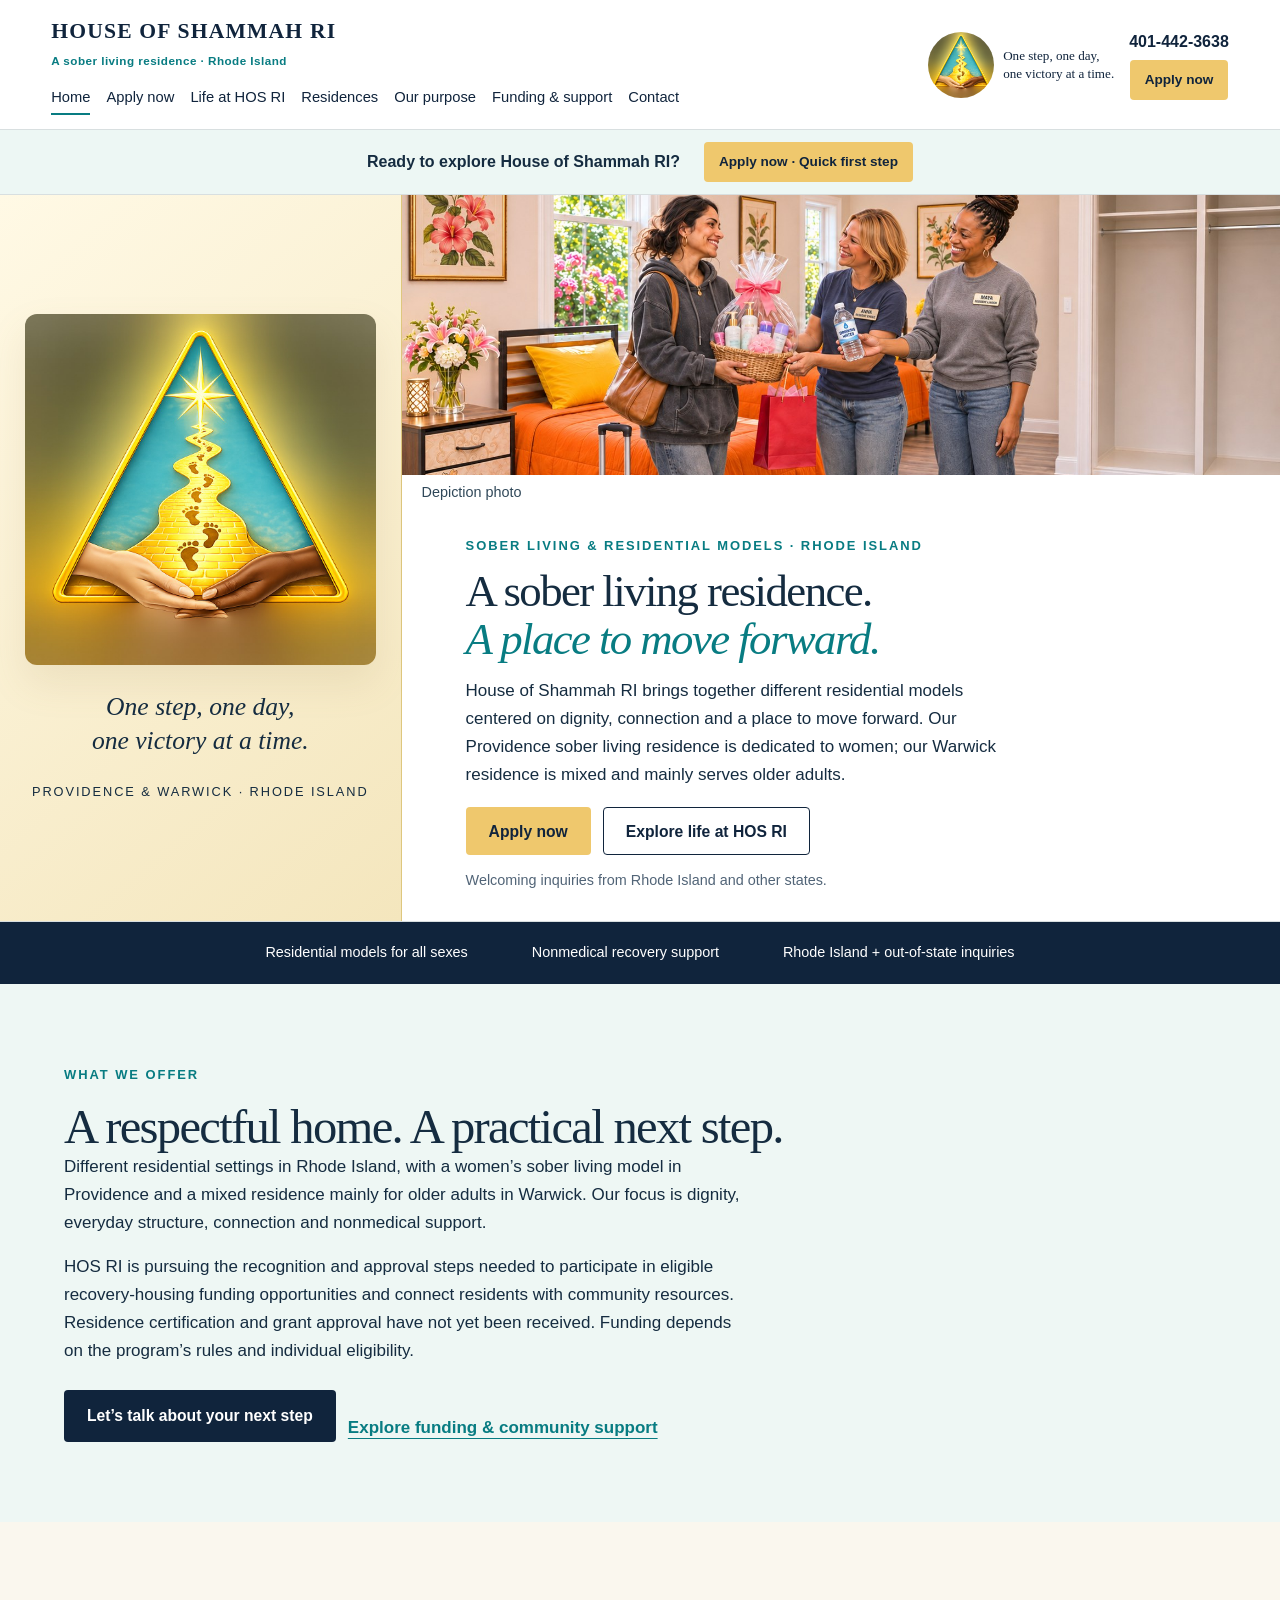
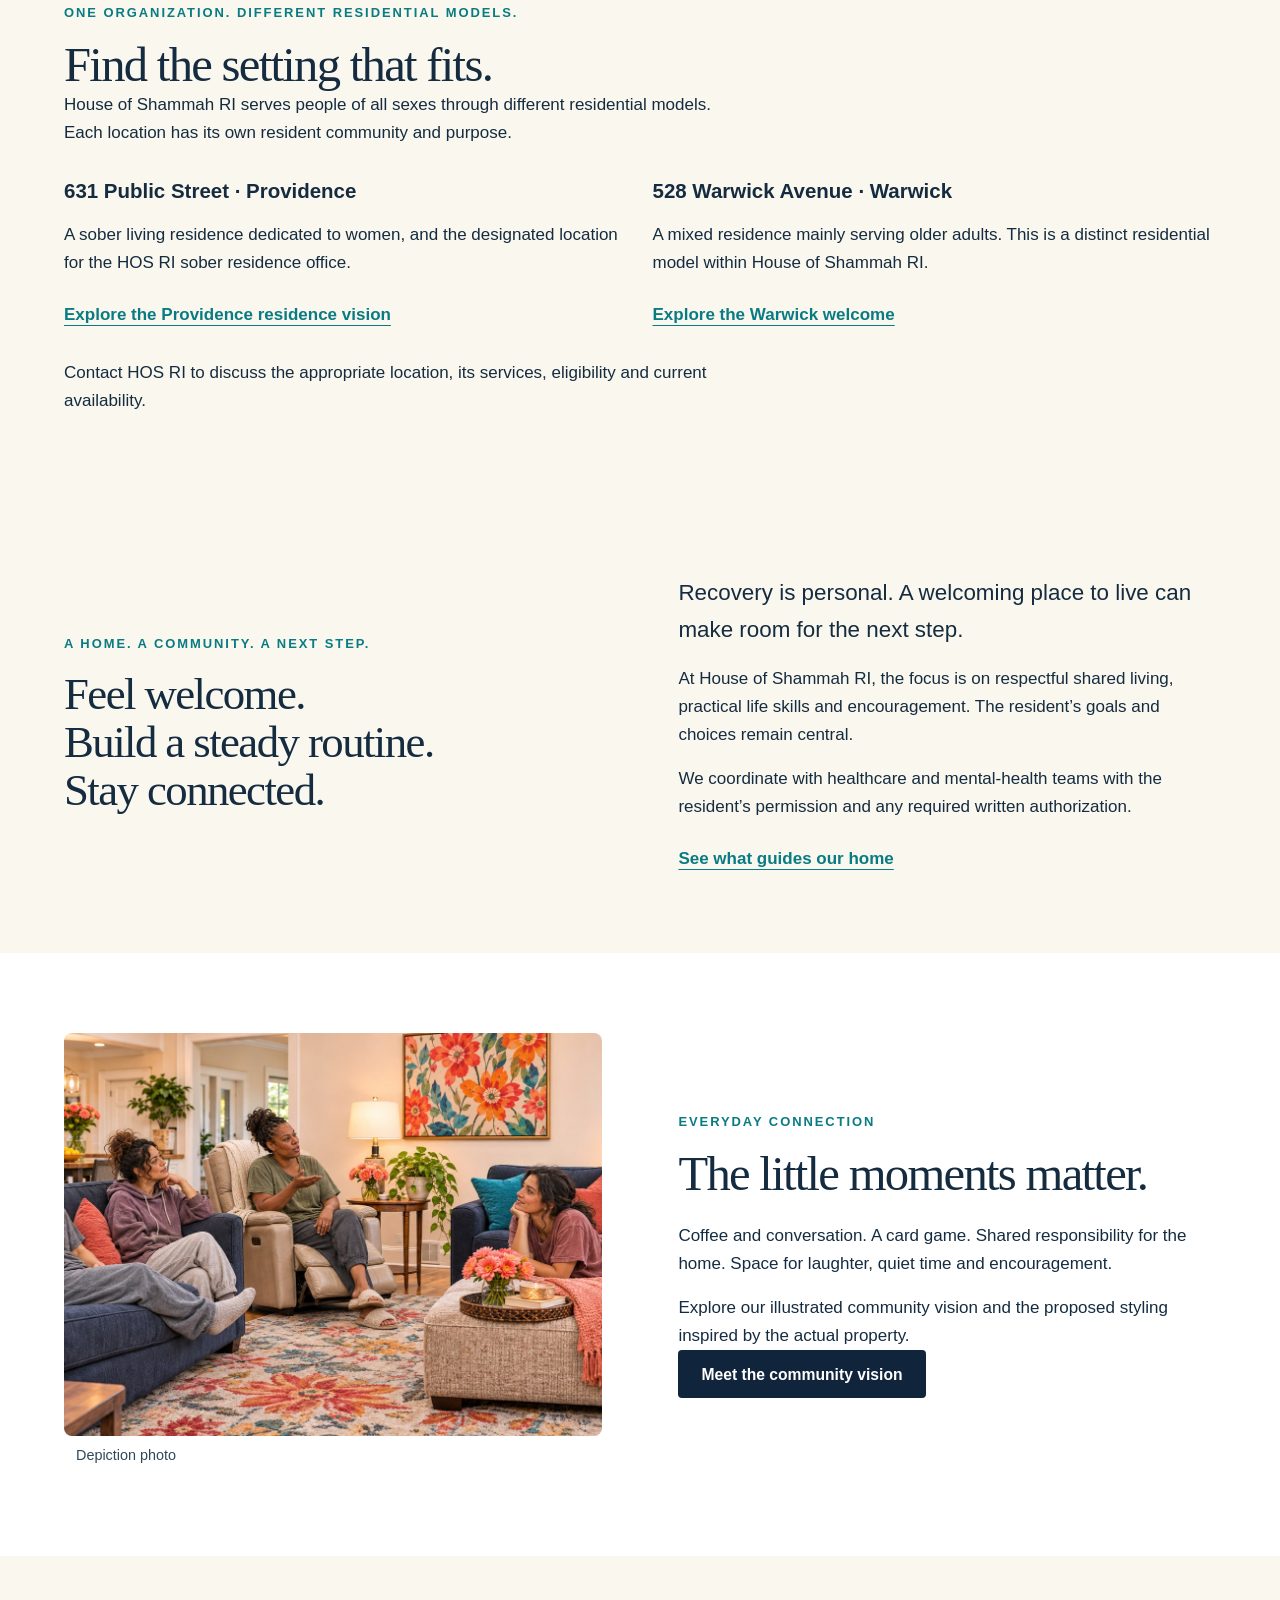
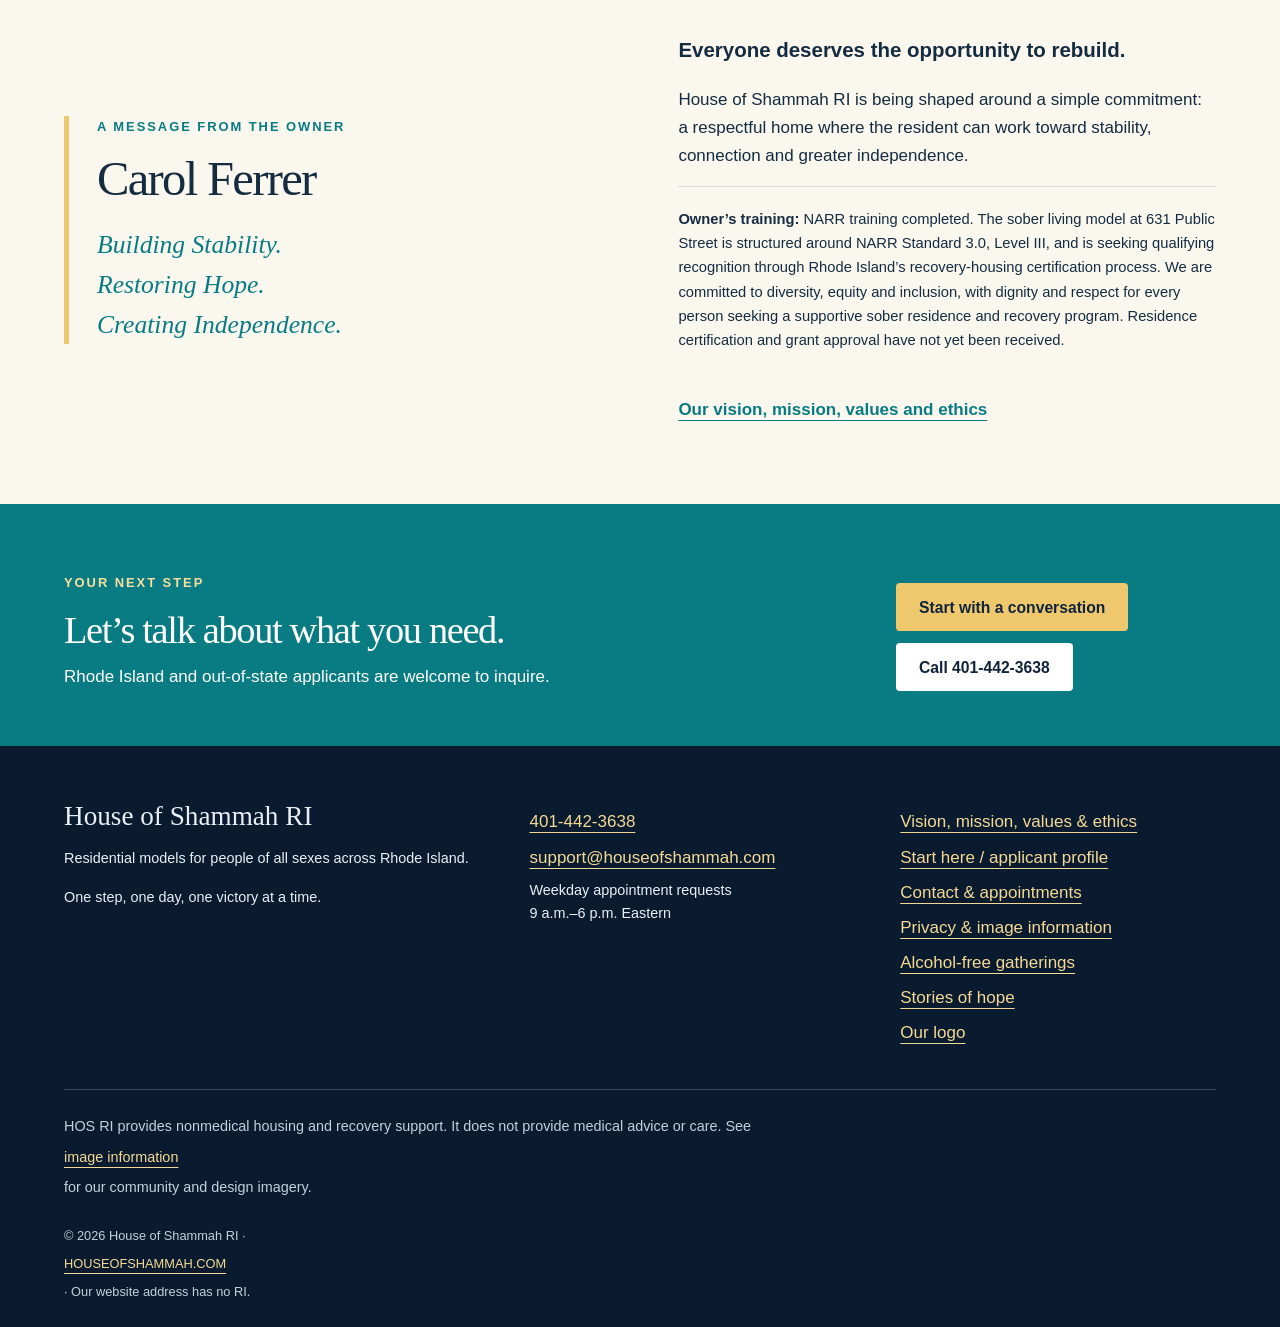
==== commit cffa3a13: "Use House of Shammah RI throughout public pages; retain existing domain" ====
--- a/index.html
+++ b/index.html
@@ -1 +1 @@
-<!doctype html><html lang="en"><head><meta charset="utf-8"><meta name="viewport" content="width=device-width,initial-scale=1"><title>A Sober Living Residence in Rhode Island | House of Shammah</title><meta name="description" content="House of Shammah serves all sexes through different Rhode Island residential models: a women’s sober residence and designated office in Providence, and a mixed residence mainly for older adults in Warwick."><meta name="theme-color" content="#10243c"><link rel="canonical" href="https://houseofshammah.com/"><link rel="icon" href="assets/refresh/hos-logo.jpg"><meta property="og:title" content="A Sober Living Residence in Rhode Island | House of Shammah"><meta property="og:description" content="House of Shammah serves all sexes through different Rhode Island residential models: a women’s sober residence and designated office in Providence, and a mixed residence mainly for older adults in Warwick."><meta property="og:image" content="https://houseofshammah.com/assets/refresh/welcome-casual.jpg"><link rel="stylesheet" href="redesign.css"><link rel="stylesheet" href="finishing.css"><script src="site.js?v=20261124-contacts" defer></script><link rel="stylesheet" href="journey.css?v=20261124-contacts"></head><body><a class="skip" href="#main">Skip to content</a><header class="site-header"><div class="header-inner"><div class="navigation"><a class="wordmark" href="index.html">HOUSE OF SHAMMAH<span>A sober living residence · Rhode Island</span></a><button class="menu-toggle" aria-expanded="false" aria-controls="primary-nav">Menu</button><nav id="primary-nav" aria-label="Main navigation"><a href="index.html" aria-current=page>Home</a><a href="apply.html" >Apply now</a><a href="life.html" >Life at HOS</a><a href="residence.html" >Residences</a><a href="purpose.html" >Our purpose</a><a href="funding.html" >Funding & support</a><a href="contact.html" >Contact</a></nav></div><div class="header-contact"><a class="mini-brand" href="logo.html" aria-label="House of Shammah logo and tagline"><img src="assets/refresh/hos-logo.jpg" alt="House of Shammah gold and turquoise logo"><span>One step, one day,<br>one victory at a time.</span></a><div class="contact-actions"><a href="tel:14014423638">401-442-3638</a><a class="button gold small" href="apply.html">Apply now</a></div></div></div><div class="compact-tagline">One step, one day, one victory at a time.</div></header><main id="main"><div class="application-invite"><strong>Ready to explore House of Shammah?</strong><a class="button gold small" href="apply.html#first-step">Apply now · Quick first step</a></div><section class="hero"><div class="hero-brand"><a href="logo.html"><img src="assets/refresh/hos-logo.jpg" alt="House of Shammah logo" width="1024" height="1024"></a><p class="brand-tagline">One step, one day,<br>one victory at a time.</p><p class="place">Providence & Warwick · Rhode Island</p></div><div class="hero-story"><div class="hero-copy"><p class="eyebrow">Sober living & residential models · Rhode Island</p><h1>A sober living residence.<br><em>A place to move forward.</em></h1><p>House of Shammah RI brings together different residential models centered on dignity, connection and a place to move forward. Our Providence sober living residence is dedicated to women; our Warwick residence is mixed and mainly serves older adults.</p><div class="buttons"><a class="button gold" href="apply.html">Apply now</a><a class="button outline" href="life.html">Explore life at HOS</a></div><p class="micro">Welcoming inquiries from Rhode Island and other states.</p></div><div class="hero-photo"><figure><a class="image-link" href="assets/refresh/bedroom-welcome-water.jpg" aria-label="Open image: Women offering a newcomer a welcome basket and drinking water"><img src="assets/refresh/bedroom-welcome-water.jpg" alt="Women offering a newcomer a welcome basket and drinking water" fetchpriority=high decoding="async"></a><figcaption>Depiction photo</figcaption></figure></div></div></section><div class="promise-strip"><span>Residential models for all sexes</span><span>Nonmedical recovery support</span><span>Rhode Island + out-of-state inquiries</span></div><section class="section offering"><p class="eyebrow">What we offer</p><h2>A respectful home. A practical next step.</h2><p>Different residential settings in Rhode Island, with a women’s sober living model in Providence and a mixed residence mainly for older adults in Warwick. Our focus is dignity, everyday structure, connection and nonmedical support.</p><p>HOS is pursuing the recognition and approval steps needed to participate in eligible recovery-housing funding opportunities and connect residents with community resources. Residence certification and grant approval have not yet been received. Funding depends on the program’s rules and individual eligibility.</p><div class="buttons"><a class="button navy" href="apply.html#first-step">Let’s talk about your next step</a><a class="text-link" href="funding.html">Explore funding & community support</a></div></section><section class="section" id="residential-models"><p class="eyebrow">One organization. Different residential models.</p><h2>Find the setting that fits.</h2><p>House of Shammah serves people of all sexes through different residential models. Each location has its own resident community and purpose.</p><div class="comparison"><article><h3>631 Public Street · Providence</h3><p>A sober living residence dedicated to women, and the designated location for the HOS sober residence office.</p><a class="text-link" href="residence.html#providence">Explore the Providence residence vision</a></article><article><h3>528 Warwick Avenue · Warwick</h3><p>A mixed residence mainly serving older adults. This is a distinct residential model within House of Shammah.</p><a class="text-link" href="residence.html#warwick-welcome">Explore the Warwick welcome</a></article></div><p>Contact HOS to discuss the appropriate location, its services, eligibility and current availability.</p></section><section class="section intro"><div><p class="eyebrow">A home. A community. A next step.</p><h2>Feel welcome.<br>Build a steady routine.<br>Stay connected.</h2></div><div><p class="large">Recovery is personal. A welcoming place to live can make room for the next step.</p><p>At House of Shammah RI, the focus is on respectful shared living, practical life skills and encouragement. The resident’s goals and choices remain central.</p><p>We coordinate with healthcare and mental-health teams with the resident’s permission and any required written authorization.</p><a class="text-link" href="purpose.html">See what guides our home</a></div></section><section class="section feature"><div><figure><a class="image-link" href="assets/refresh/living-casual.jpg" aria-label="Open image: Fictional women in casual clothing enjoying conversation in a living room"><img src="assets/refresh/living-casual.jpg" alt="Fictional women in casual clothing enjoying conversation in a living room" loading=lazy decoding="async"></a><figcaption>Depiction photo</figcaption></figure></div><div><p class="eyebrow">Everyday connection</p><h2>The little moments matter.</h2><p>Coffee and conversation. A card game. Shared responsibility for the home. Space for laughter, quiet time and encouragement.</p><p>Explore our illustrated community vision and the proposed styling inspired by the actual property.</p><a class="button navy" href="life.html">Meet the community vision</a></div></section><section class="section founder"><div class="founder-name"><p class="eyebrow">A message from the owner</p><h2>Carol Ferrer</h2><p class="founder-tagline">Building Stability.<br>Restoring Hope.<br>Creating Independence.</p></div><div><h3>Everyone deserves the opportunity to rebuild.</h3><p>House of Shammah RI is being shaped around a simple commitment: a respectful home where the resident can work toward stability, connection and greater independence.</p><p class="credential"><strong>Owner’s training:</strong> NARR training completed. The sober living model at 631 Public Street is structured around NARR Standard 3.0, Level III, and is seeking qualifying recognition through Rhode Island’s recovery-housing certification process. We are committed to diversity, equity and inclusion, with dignity and respect for every person seeking a supportive sober residence and recovery program. Residence certification and grant approval have not yet been received.</p><a class="text-link" href="purpose.html">Our vision, mission, values and ethics</a></div></section><section class="cta"><div><p class="eyebrow">Your next step</p><h2>Let’s talk about what you need.</h2><p>Rhode Island and out-of-state applicants are welcome to inquire.</p></div><div class="buttons"><a class="button gold" href="apply.html">Start with a conversation</a><a class="button light" href="tel:14014423638">Call 401-442-3638</a></div></section></main><footer><div class="footer-grid"><div><strong>House of Shammah</strong><p>Residential models for people of all sexes across Rhode Island.</p><p>One step, one day, one victory at a time.</p></div><div><a href="tel:14014423638">401-442-3638</a><a href="mailto:support@houseofshammah.com">support@houseofshammah.com</a><p>Weekday appointment requests<br>9 a.m.–6 p.m. Eastern</p></div><div><a href="purpose.html">Vision, mission, values & ethics</a><a href="apply.html">Start here / applicant profile</a><a href="contact.html">Contact & appointments</a><a href="privacy.html">Privacy & image information</a><a href="alcohol-free.html">Alcohol-free gatherings</a><a href="stories.html">Stories of hope</a><a href="logo.html">Our logo</a></div></div><p class="footer-note">HOS provides nonmedical housing and recovery support. It does not provide medical advice or care. See <a href="privacy.html">image information</a> for our community and design imagery.</p><p class="copyright">© 2026 House of Shammah · houseofshammah.com</p></footer><dialog id="image-dialog"><button class="dialog-close" aria-label="Close enlarged image">Close</button><img alt=""><p></p></dialog><aside class="followup-invite" id="followup-invite" aria-labelledby="followup-title" hidden><button type="button" class="followup-close" aria-label="Dismiss application invitation">Close</button><p class="eyebrow">A warm invitation</p><h2 id="followup-title">Ready for your next step?</h2><p>Your questions are welcome. Begin with a short contact request, or keep exploring at your pace.</p><a class="button gold" href="apply.html#first-step">Continue to the application</a><button type="button" class="text-button followup-later">Not now</button></aside></body></html>+<!doctype html><html lang="en"><head><meta charset="utf-8"><meta name="viewport" content="width=device-width,initial-scale=1"><title>A Sober Living Residence in Rhode Island | House of Shammah RI</title><meta name="description" content="House of Shammah RI serves all sexes through different Rhode Island residential models: a women’s sober residence and designated office in Providence, and a mixed residence mainly for older adults in Warwick."><meta name="theme-color" content="#10243c"><link rel="canonical" href="https://houseofshammah.com/"><link rel="icon" href="assets/refresh/hos-logo.jpg"><meta property="og:title" content="A Sober Living Residence in Rhode Island | House of Shammah RI"><meta property="og:description" content="House of Shammah RI serves all sexes through different Rhode Island residential models: a women’s sober residence and designated office in Providence, and a mixed residence mainly for older adults in Warwick."><meta property="og:image" content="https://houseofshammah.com/assets/refresh/welcome-casual.jpg"><link rel="stylesheet" href="redesign.css"><link rel="stylesheet" href="finishing.css"><script src="site.js?v=20261124-contacts" defer></script><link rel="stylesheet" href="journey.css?v=20261124-contacts"></head><body><a class="skip" href="#main">Skip to content</a><header class="site-header"><div class="header-inner"><div class="navigation"><a class="wordmark" href="index.html">HOUSE OF SHAMMAH RI<span>A sober living residence · Rhode Island</span></a><button class="menu-toggle" aria-expanded="false" aria-controls="primary-nav">Menu</button><nav id="primary-nav" aria-label="Main navigation"><a href="index.html" aria-current=page>Home</a><a href="apply.html" >Apply now</a><a href="life.html" >Life at HOS RI</a><a href="residence.html" >Residences</a><a href="purpose.html" >Our purpose</a><a href="funding.html" >Funding & support</a><a href="contact.html" >Contact</a></nav></div><div class="header-contact"><a class="mini-brand" href="logo.html" aria-label="House of Shammah RI logo and tagline"><img src="assets/refresh/hos-logo.jpg" alt="House of Shammah RI gold and turquoise logo"><span>One step, one day,<br>one victory at a time.</span></a><div class="contact-actions"><a href="tel:14014423638">401-442-3638</a><a class="button gold small" href="apply.html">Apply now</a></div></div></div><div class="compact-tagline">One step, one day, one victory at a time.</div></header><main id="main"><div class="application-invite"><strong>Ready to explore House of Shammah RI?</strong><a class="button gold small" href="apply.html#first-step">Apply now · Quick first step</a></div><section class="hero"><div class="hero-brand"><a href="logo.html"><img src="assets/refresh/hos-logo.jpg" alt="House of Shammah RI logo" width="1024" height="1024"></a><p class="brand-tagline">One step, one day,<br>one victory at a time.</p><p class="place">Providence & Warwick · Rhode Island</p></div><div class="hero-story"><div class="hero-copy"><p class="eyebrow">Sober living & residential models · Rhode Island</p><h1>A sober living residence.<br><em>A place to move forward.</em></h1><p>House of Shammah RI brings together different residential models centered on dignity, connection and a place to move forward. Our Providence sober living residence is dedicated to women; our Warwick residence is mixed and mainly serves older adults.</p><div class="buttons"><a class="button gold" href="apply.html">Apply now</a><a class="button outline" href="life.html">Explore life at HOS RI</a></div><p class="micro">Welcoming inquiries from Rhode Island and other states.</p></div><div class="hero-photo"><figure><a class="image-link" href="assets/refresh/bedroom-welcome-water.jpg" aria-label="Open image: Women offering a newcomer a welcome basket and drinking water"><img src="assets/refresh/bedroom-welcome-water.jpg" alt="Women offering a newcomer a welcome basket and drinking water" fetchpriority=high decoding="async"></a><figcaption>Depiction photo</figcaption></figure></div></div></section><div class="promise-strip"><span>Residential models for all sexes</span><span>Nonmedical recovery support</span><span>Rhode Island + out-of-state inquiries</span></div><section class="section offering"><p class="eyebrow">What we offer</p><h2>A respectful home. A practical next step.</h2><p>Different residential settings in Rhode Island, with a women’s sober living model in Providence and a mixed residence mainly for older adults in Warwick. Our focus is dignity, everyday structure, connection and nonmedical support.</p><p>HOS RI is pursuing the recognition and approval steps needed to participate in eligible recovery-housing funding opportunities and connect residents with community resources. Residence certification and grant approval have not yet been received. Funding depends on the program’s rules and individual eligibility.</p><div class="buttons"><a class="button navy" href="apply.html#first-step">Let’s talk about your next step</a><a class="text-link" href="funding.html">Explore funding & community support</a></div></section><section class="section" id="residential-models"><p class="eyebrow">One organization. Different residential models.</p><h2>Find the setting that fits.</h2><p>House of Shammah RI serves people of all sexes through different residential models. Each location has its own resident community and purpose.</p><div class="comparison"><article><h3>631 Public Street · Providence</h3><p>A sober living residence dedicated to women, and the designated location for the HOS RI sober residence office.</p><a class="text-link" href="residence.html#providence">Explore the Providence residence vision</a></article><article><h3>528 Warwick Avenue · Warwick</h3><p>A mixed residence mainly serving older adults. This is a distinct residential model within House of Shammah RI.</p><a class="text-link" href="residence.html#warwick-welcome">Explore the Warwick welcome</a></article></div><p>Contact HOS RI to discuss the appropriate location, its services, eligibility and current availability.</p></section><section class="section intro"><div><p class="eyebrow">A home. A community. A next step.</p><h2>Feel welcome.<br>Build a steady routine.<br>Stay connected.</h2></div><div><p class="large">Recovery is personal. A welcoming place to live can make room for the next step.</p><p>At House of Shammah RI, the focus is on respectful shared living, practical life skills and encouragement. The resident’s goals and choices remain central.</p><p>We coordinate with healthcare and mental-health teams with the resident’s permission and any required written authorization.</p><a class="text-link" href="purpose.html">See what guides our home</a></div></section><section class="section feature"><div><figure><a class="image-link" href="assets/refresh/living-casual.jpg" aria-label="Open image: Fictional women in casual clothing enjoying conversation in a living room"><img src="assets/refresh/living-casual.jpg" alt="Fictional women in casual clothing enjoying conversation in a living room" loading=lazy decoding="async"></a><figcaption>Depiction photo</figcaption></figure></div><div><p class="eyebrow">Everyday connection</p><h2>The little moments matter.</h2><p>Coffee and conversation. A card game. Shared responsibility for the home. Space for laughter, quiet time and encouragement.</p><p>Explore our illustrated community vision and the proposed styling inspired by the actual property.</p><a class="button navy" href="life.html">Meet the community vision</a></div></section><section class="section founder"><div class="founder-name"><p class="eyebrow">A message from the owner</p><h2>Carol Ferrer</h2><p class="founder-tagline">Building Stability.<br>Restoring Hope.<br>Creating Independence.</p></div><div><h3>Everyone deserves the opportunity to rebuild.</h3><p>House of Shammah RI is being shaped around a simple commitment: a respectful home where the resident can work toward stability, connection and greater independence.</p><p class="credential"><strong>Owner’s training:</strong> NARR training completed. The sober living model at 631 Public Street is structured around NARR Standard 3.0, Level III, and is seeking qualifying recognition through Rhode Island’s recovery-housing certification process. We are committed to diversity, equity and inclusion, with dignity and respect for every person seeking a supportive sober residence and recovery program. Residence certification and grant approval have not yet been received.</p><a class="text-link" href="purpose.html">Our vision, mission, values and ethics</a></div></section><section class="cta"><div><p class="eyebrow">Your next step</p><h2>Let’s talk about what you need.</h2><p>Rhode Island and out-of-state applicants are welcome to inquire.</p></div><div class="buttons"><a class="button gold" href="apply.html">Start with a conversation</a><a class="button light" href="tel:14014423638">Call 401-442-3638</a></div></section></main><footer><div class="footer-grid"><div><strong>House of Shammah RI</strong><p>Residential models for people of all sexes across Rhode Island.</p><p>One step, one day, one victory at a time.</p></div><div><a href="tel:14014423638">401-442-3638</a><a href="mailto:support@houseofshammah.com">support@houseofshammah.com</a><p>Weekday appointment requests<br>9 a.m.–6 p.m. Eastern</p></div><div><a href="purpose.html">Vision, mission, values & ethics</a><a href="apply.html">Start here / applicant profile</a><a href="contact.html">Contact & appointments</a><a href="privacy.html">Privacy & image information</a><a href="alcohol-free.html">Alcohol-free gatherings</a><a href="stories.html">Stories of hope</a><a href="logo.html">Our logo</a></div></div><p class="footer-note">HOS RI provides nonmedical housing and recovery support. It does not provide medical advice or care. See <a href="privacy.html">image information</a> for our community and design imagery.</p><p class="copyright">© 2026 House of Shammah RI · <a href="https://houseofshammah.com">HOUSEOFSHAMMAH.COM</a> · Our website address has no RI.</p></footer><dialog id="image-dialog"><button class="dialog-close" aria-label="Close enlarged image">Close</button><img alt=""><p></p></dialog><aside class="followup-invite" id="followup-invite" aria-labelledby="followup-title" hidden><button type="button" class="followup-close" aria-label="Dismiss application invitation">Close</button><p class="eyebrow">A warm invitation</p><h2 id="followup-title">Ready for your next step?</h2><p>Your questions are welcome. Begin with a short contact request, or keep exploring at your pace.</p><a class="button gold" href="apply.html#first-step">Continue to the application</a><button type="button" class="text-button followup-later">Not now</button></aside></body></html>
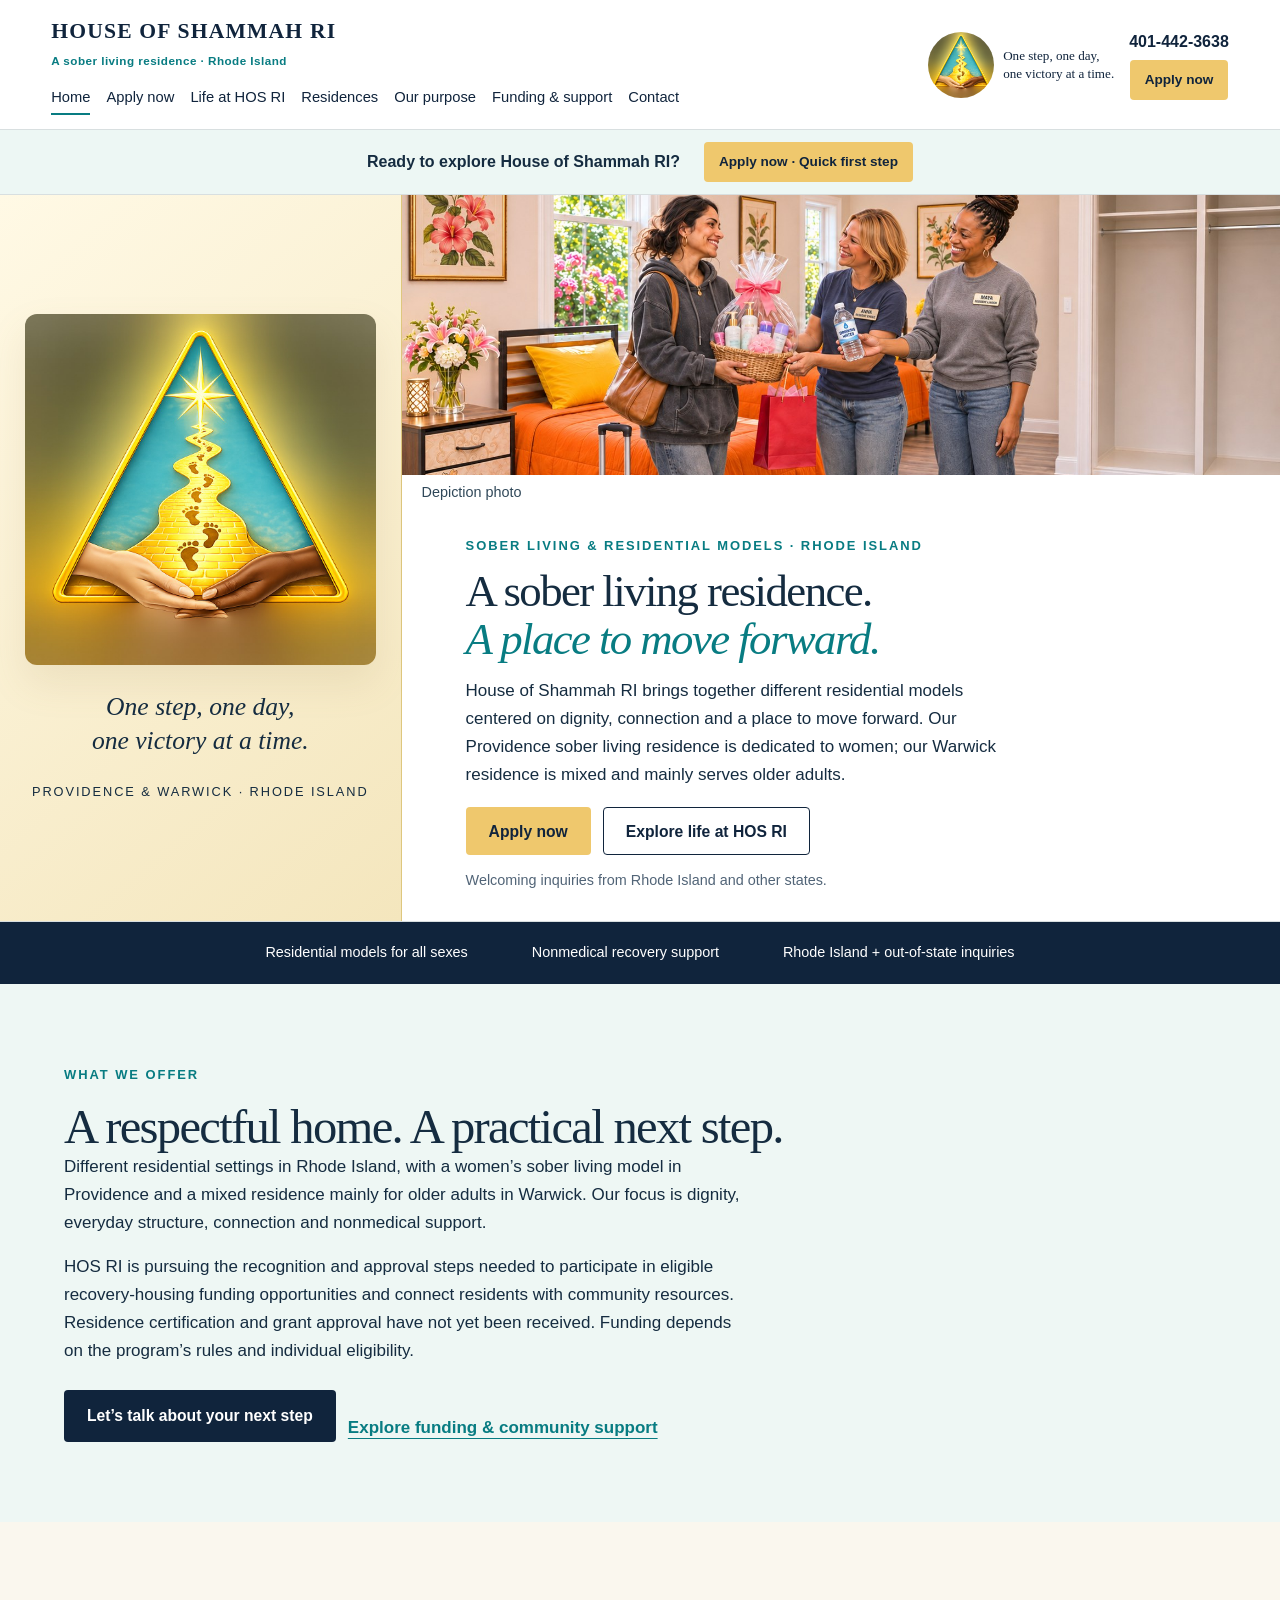
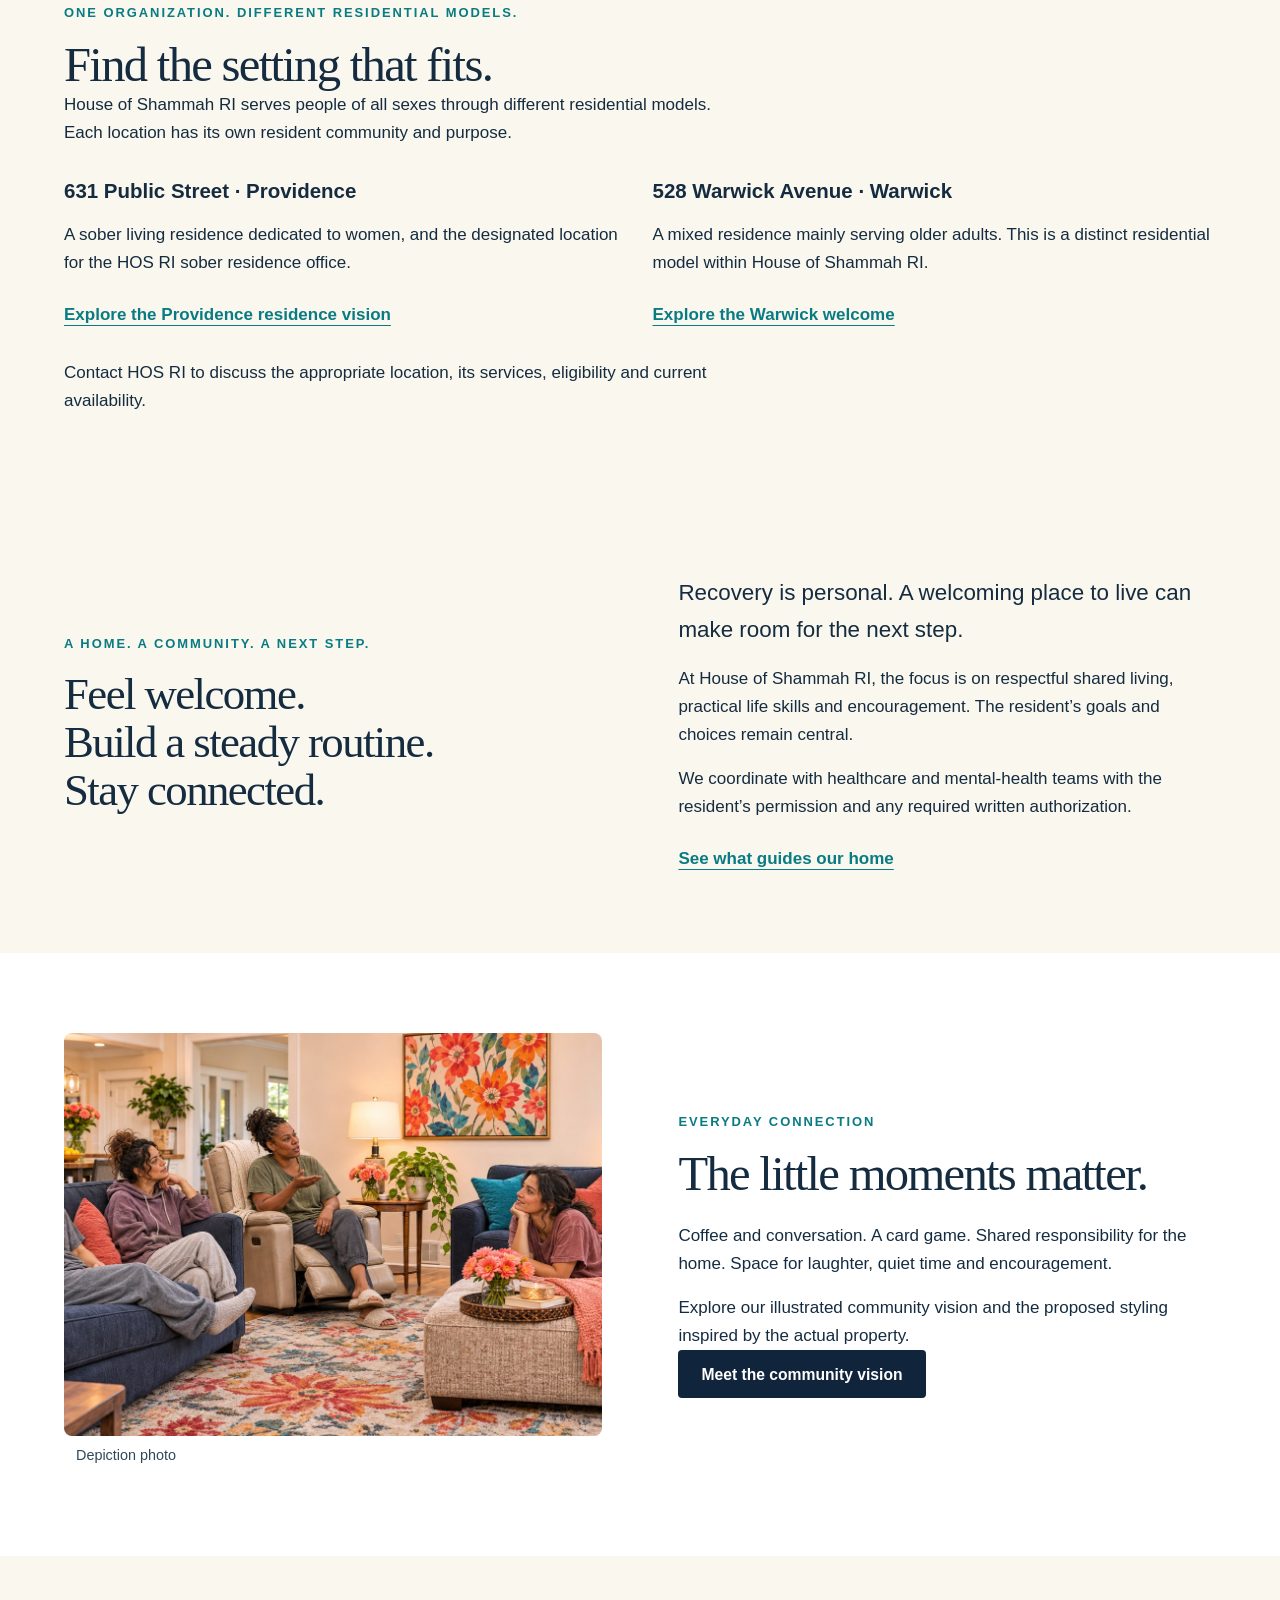
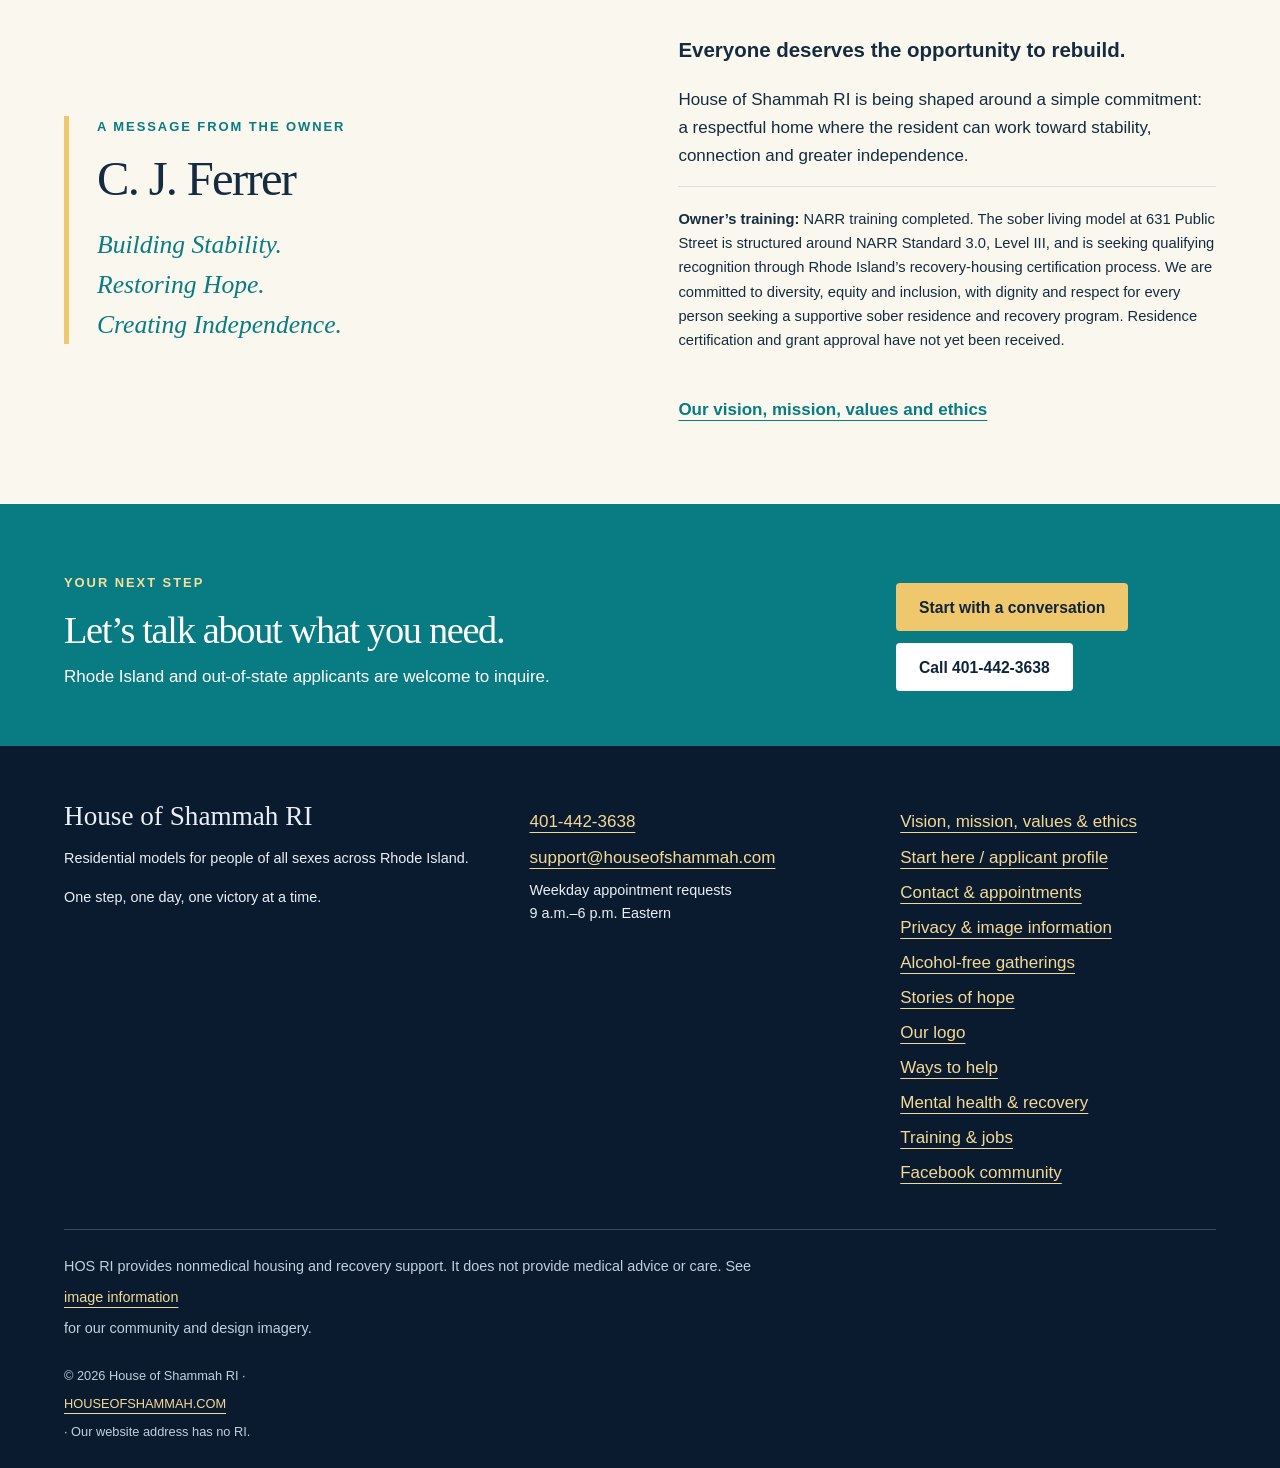
==== commit f8c9f019: "Add community support and resource pages; use public owner name C. J. Ferrer" ====
--- a/index.html
+++ b/index.html
@@ -1 +1 @@
-<!doctype html><html lang="en"><head><meta charset="utf-8"><meta name="viewport" content="width=device-width,initial-scale=1"><title>A Sober Living Residence in Rhode Island | House of Shammah RI</title><meta name="description" content="House of Shammah RI serves all sexes through different Rhode Island residential models: a women’s sober residence and designated office in Providence, and a mixed residence mainly for older adults in Warwick."><meta name="theme-color" content="#10243c"><link rel="canonical" href="https://houseofshammah.com/"><link rel="icon" href="assets/refresh/hos-logo.jpg"><meta property="og:title" content="A Sober Living Residence in Rhode Island | House of Shammah RI"><meta property="og:description" content="House of Shammah RI serves all sexes through different Rhode Island residential models: a women’s sober residence and designated office in Providence, and a mixed residence mainly for older adults in Warwick."><meta property="og:image" content="https://houseofshammah.com/assets/refresh/welcome-casual.jpg"><link rel="stylesheet" href="redesign.css"><link rel="stylesheet" href="finishing.css"><script src="site.js?v=20261124-contacts" defer></script><link rel="stylesheet" href="journey.css?v=20261124-contacts"></head><body><a class="skip" href="#main">Skip to content</a><header class="site-header"><div class="header-inner"><div class="navigation"><a class="wordmark" href="index.html">HOUSE OF SHAMMAH RI<span>A sober living residence · Rhode Island</span></a><button class="menu-toggle" aria-expanded="false" aria-controls="primary-nav">Menu</button><nav id="primary-nav" aria-label="Main navigation"><a href="index.html" aria-current=page>Home</a><a href="apply.html" >Apply now</a><a href="life.html" >Life at HOS RI</a><a href="residence.html" >Residences</a><a href="purpose.html" >Our purpose</a><a href="funding.html" >Funding & support</a><a href="contact.html" >Contact</a></nav></div><div class="header-contact"><a class="mini-brand" href="logo.html" aria-label="House of Shammah RI logo and tagline"><img src="assets/refresh/hos-logo.jpg" alt="House of Shammah RI gold and turquoise logo"><span>One step, one day,<br>one victory at a time.</span></a><div class="contact-actions"><a href="tel:14014423638">401-442-3638</a><a class="button gold small" href="apply.html">Apply now</a></div></div></div><div class="compact-tagline">One step, one day, one victory at a time.</div></header><main id="main"><div class="application-invite"><strong>Ready to explore House of Shammah RI?</strong><a class="button gold small" href="apply.html#first-step">Apply now · Quick first step</a></div><section class="hero"><div class="hero-brand"><a href="logo.html"><img src="assets/refresh/hos-logo.jpg" alt="House of Shammah RI logo" width="1024" height="1024"></a><p class="brand-tagline">One step, one day,<br>one victory at a time.</p><p class="place">Providence & Warwick · Rhode Island</p></div><div class="hero-story"><div class="hero-copy"><p class="eyebrow">Sober living & residential models · Rhode Island</p><h1>A sober living residence.<br><em>A place to move forward.</em></h1><p>House of Shammah RI brings together different residential models centered on dignity, connection and a place to move forward. Our Providence sober living residence is dedicated to women; our Warwick residence is mixed and mainly serves older adults.</p><div class="buttons"><a class="button gold" href="apply.html">Apply now</a><a class="button outline" href="life.html">Explore life at HOS RI</a></div><p class="micro">Welcoming inquiries from Rhode Island and other states.</p></div><div class="hero-photo"><figure><a class="image-link" href="assets/refresh/bedroom-welcome-water.jpg" aria-label="Open image: Women offering a newcomer a welcome basket and drinking water"><img src="assets/refresh/bedroom-welcome-water.jpg" alt="Women offering a newcomer a welcome basket and drinking water" fetchpriority=high decoding="async"></a><figcaption>Depiction photo</figcaption></figure></div></div></section><div class="promise-strip"><span>Residential models for all sexes</span><span>Nonmedical recovery support</span><span>Rhode Island + out-of-state inquiries</span></div><section class="section offering"><p class="eyebrow">What we offer</p><h2>A respectful home. A practical next step.</h2><p>Different residential settings in Rhode Island, with a women’s sober living model in Providence and a mixed residence mainly for older adults in Warwick. Our focus is dignity, everyday structure, connection and nonmedical support.</p><p>HOS RI is pursuing the recognition and approval steps needed to participate in eligible recovery-housing funding opportunities and connect residents with community resources. Residence certification and grant approval have not yet been received. Funding depends on the program’s rules and individual eligibility.</p><div class="buttons"><a class="button navy" href="apply.html#first-step">Let’s talk about your next step</a><a class="text-link" href="funding.html">Explore funding & community support</a></div></section><section class="section" id="residential-models"><p class="eyebrow">One organization. Different residential models.</p><h2>Find the setting that fits.</h2><p>House of Shammah RI serves people of all sexes through different residential models. Each location has its own resident community and purpose.</p><div class="comparison"><article><h3>631 Public Street · Providence</h3><p>A sober living residence dedicated to women, and the designated location for the HOS RI sober residence office.</p><a class="text-link" href="residence.html#providence">Explore the Providence residence vision</a></article><article><h3>528 Warwick Avenue · Warwick</h3><p>A mixed residence mainly serving older adults. This is a distinct residential model within House of Shammah RI.</p><a class="text-link" href="residence.html#warwick-welcome">Explore the Warwick welcome</a></article></div><p>Contact HOS RI to discuss the appropriate location, its services, eligibility and current availability.</p></section><section class="section intro"><div><p class="eyebrow">A home. A community. A next step.</p><h2>Feel welcome.<br>Build a steady routine.<br>Stay connected.</h2></div><div><p class="large">Recovery is personal. A welcoming place to live can make room for the next step.</p><p>At House of Shammah RI, the focus is on respectful shared living, practical life skills and encouragement. The resident’s goals and choices remain central.</p><p>We coordinate with healthcare and mental-health teams with the resident’s permission and any required written authorization.</p><a class="text-link" href="purpose.html">See what guides our home</a></div></section><section class="section feature"><div><figure><a class="image-link" href="assets/refresh/living-casual.jpg" aria-label="Open image: Fictional women in casual clothing enjoying conversation in a living room"><img src="assets/refresh/living-casual.jpg" alt="Fictional women in casual clothing enjoying conversation in a living room" loading=lazy decoding="async"></a><figcaption>Depiction photo</figcaption></figure></div><div><p class="eyebrow">Everyday connection</p><h2>The little moments matter.</h2><p>Coffee and conversation. A card game. Shared responsibility for the home. Space for laughter, quiet time and encouragement.</p><p>Explore our illustrated community vision and the proposed styling inspired by the actual property.</p><a class="button navy" href="life.html">Meet the community vision</a></div></section><section class="section founder"><div class="founder-name"><p class="eyebrow">A message from the owner</p><h2>Carol Ferrer</h2><p class="founder-tagline">Building Stability.<br>Restoring Hope.<br>Creating Independence.</p></div><div><h3>Everyone deserves the opportunity to rebuild.</h3><p>House of Shammah RI is being shaped around a simple commitment: a respectful home where the resident can work toward stability, connection and greater independence.</p><p class="credential"><strong>Owner’s training:</strong> NARR training completed. The sober living model at 631 Public Street is structured around NARR Standard 3.0, Level III, and is seeking qualifying recognition through Rhode Island’s recovery-housing certification process. We are committed to diversity, equity and inclusion, with dignity and respect for every person seeking a supportive sober residence and recovery program. Residence certification and grant approval have not yet been received.</p><a class="text-link" href="purpose.html">Our vision, mission, values and ethics</a></div></section><section class="cta"><div><p class="eyebrow">Your next step</p><h2>Let’s talk about what you need.</h2><p>Rhode Island and out-of-state applicants are welcome to inquire.</p></div><div class="buttons"><a class="button gold" href="apply.html">Start with a conversation</a><a class="button light" href="tel:14014423638">Call 401-442-3638</a></div></section></main><footer><div class="footer-grid"><div><strong>House of Shammah RI</strong><p>Residential models for people of all sexes across Rhode Island.</p><p>One step, one day, one victory at a time.</p></div><div><a href="tel:14014423638">401-442-3638</a><a href="mailto:support@houseofshammah.com">support@houseofshammah.com</a><p>Weekday appointment requests<br>9 a.m.–6 p.m. Eastern</p></div><div><a href="purpose.html">Vision, mission, values & ethics</a><a href="apply.html">Start here / applicant profile</a><a href="contact.html">Contact & appointments</a><a href="privacy.html">Privacy & image information</a><a href="alcohol-free.html">Alcohol-free gatherings</a><a href="stories.html">Stories of hope</a><a href="logo.html">Our logo</a></div></div><p class="footer-note">HOS RI provides nonmedical housing and recovery support. It does not provide medical advice or care. See <a href="privacy.html">image information</a> for our community and design imagery.</p><p class="copyright">© 2026 House of Shammah RI · <a href="https://houseofshammah.com">HOUSEOFSHAMMAH.COM</a> · Our website address has no RI.</p></footer><dialog id="image-dialog"><button class="dialog-close" aria-label="Close enlarged image">Close</button><img alt=""><p></p></dialog><aside class="followup-invite" id="followup-invite" aria-labelledby="followup-title" hidden><button type="button" class="followup-close" aria-label="Dismiss application invitation">Close</button><p class="eyebrow">A warm invitation</p><h2 id="followup-title">Ready for your next step?</h2><p>Your questions are welcome. Begin with a short contact request, or keep exploring at your pace.</p><a class="button gold" href="apply.html#first-step">Continue to the application</a><button type="button" class="text-button followup-later">Not now</button></aside></body></html>+<!doctype html><html lang="en"><head><meta charset="utf-8"><meta name="viewport" content="width=device-width,initial-scale=1"><title>A Sober Living Residence in Rhode Island | House of Shammah RI</title><meta name="description" content="House of Shammah RI serves all sexes through different Rhode Island residential models: a women’s sober residence and designated office in Providence, and a mixed residence mainly for older adults in Warwick."><meta name="theme-color" content="#10243c"><link rel="canonical" href="https://houseofshammah.com/"><link rel="icon" href="assets/refresh/hos-logo.jpg"><meta property="og:title" content="A Sober Living Residence in Rhode Island | House of Shammah RI"><meta property="og:description" content="House of Shammah RI serves all sexes through different Rhode Island residential models: a women’s sober residence and designated office in Providence, and a mixed residence mainly for older adults in Warwick."><meta property="og:image" content="https://houseofshammah.com/assets/refresh/welcome-casual.jpg"><link rel="stylesheet" href="redesign.css"><link rel="stylesheet" href="finishing.css"><script src="site.js?v=20261124-contacts" defer></script><link rel="stylesheet" href="journey.css?v=20261124-contacts"></head><body><a class="skip" href="#main">Skip to content</a><header class="site-header"><div class="header-inner"><div class="navigation"><a class="wordmark" href="index.html">HOUSE OF SHAMMAH RI<span>A sober living residence · Rhode Island</span></a><button class="menu-toggle" aria-expanded="false" aria-controls="primary-nav">Menu</button><nav id="primary-nav" aria-label="Main navigation"><a href="index.html" aria-current=page>Home</a><a href="apply.html" >Apply now</a><a href="life.html" >Life at HOS RI</a><a href="residence.html" >Residences</a><a href="purpose.html" >Our purpose</a><a href="funding.html" >Funding & support</a><a href="contact.html" >Contact</a></nav></div><div class="header-contact"><a class="mini-brand" href="logo.html" aria-label="House of Shammah RI logo and tagline"><img src="assets/refresh/hos-logo.jpg" alt="House of Shammah RI gold and turquoise logo"><span>One step, one day,<br>one victory at a time.</span></a><div class="contact-actions"><a href="tel:14014423638">401-442-3638</a><a class="button gold small" href="apply.html">Apply now</a></div></div></div><div class="compact-tagline">One step, one day, one victory at a time.</div></header><main id="main"><div class="application-invite"><strong>Ready to explore House of Shammah RI?</strong><a class="button gold small" href="apply.html#first-step">Apply now · Quick first step</a></div><section class="hero"><div class="hero-brand"><a href="logo.html"><img src="assets/refresh/hos-logo.jpg" alt="House of Shammah RI logo" width="1024" height="1024"></a><p class="brand-tagline">One step, one day,<br>one victory at a time.</p><p class="place">Providence & Warwick · Rhode Island</p></div><div class="hero-story"><div class="hero-copy"><p class="eyebrow">Sober living & residential models · Rhode Island</p><h1>A sober living residence.<br><em>A place to move forward.</em></h1><p>House of Shammah RI brings together different residential models centered on dignity, connection and a place to move forward. Our Providence sober living residence is dedicated to women; our Warwick residence is mixed and mainly serves older adults.</p><div class="buttons"><a class="button gold" href="apply.html">Apply now</a><a class="button outline" href="life.html">Explore life at HOS RI</a></div><p class="micro">Welcoming inquiries from Rhode Island and other states.</p></div><div class="hero-photo"><figure><a class="image-link" href="assets/refresh/bedroom-welcome-water.jpg" aria-label="Open image: Women offering a newcomer a welcome basket and drinking water"><img src="assets/refresh/bedroom-welcome-water.jpg" alt="Women offering a newcomer a welcome basket and drinking water" fetchpriority=high decoding="async"></a><figcaption>Depiction photo</figcaption></figure></div></div></section><div class="promise-strip"><span>Residential models for all sexes</span><span>Nonmedical recovery support</span><span>Rhode Island + out-of-state inquiries</span></div><section class="section offering"><p class="eyebrow">What we offer</p><h2>A respectful home. A practical next step.</h2><p>Different residential settings in Rhode Island, with a women’s sober living model in Providence and a mixed residence mainly for older adults in Warwick. Our focus is dignity, everyday structure, connection and nonmedical support.</p><p>HOS RI is pursuing the recognition and approval steps needed to participate in eligible recovery-housing funding opportunities and connect residents with community resources. Residence certification and grant approval have not yet been received. Funding depends on the program’s rules and individual eligibility.</p><div class="buttons"><a class="button navy" href="apply.html#first-step">Let’s talk about your next step</a><a class="text-link" href="funding.html">Explore funding & community support</a></div></section><section class="section" id="residential-models"><p class="eyebrow">One organization. Different residential models.</p><h2>Find the setting that fits.</h2><p>House of Shammah RI serves people of all sexes through different residential models. Each location has its own resident community and purpose.</p><div class="comparison"><article><h3>631 Public Street · Providence</h3><p>A sober living residence dedicated to women, and the designated location for the HOS RI sober residence office.</p><a class="text-link" href="residence.html#providence">Explore the Providence residence vision</a></article><article><h3>528 Warwick Avenue · Warwick</h3><p>A mixed residence mainly serving older adults. This is a distinct residential model within House of Shammah RI.</p><a class="text-link" href="residence.html#warwick-welcome">Explore the Warwick welcome</a></article></div><p>Contact HOS RI to discuss the appropriate location, its services, eligibility and current availability.</p></section><section class="section intro"><div><p class="eyebrow">A home. A community. A next step.</p><h2>Feel welcome.<br>Build a steady routine.<br>Stay connected.</h2></div><div><p class="large">Recovery is personal. A welcoming place to live can make room for the next step.</p><p>At House of Shammah RI, the focus is on respectful shared living, practical life skills and encouragement. The resident’s goals and choices remain central.</p><p>We coordinate with healthcare and mental-health teams with the resident’s permission and any required written authorization.</p><a class="text-link" href="purpose.html">See what guides our home</a></div></section><section class="section feature"><div><figure><a class="image-link" href="assets/refresh/living-casual.jpg" aria-label="Open image: Fictional women in casual clothing enjoying conversation in a living room"><img src="assets/refresh/living-casual.jpg" alt="Fictional women in casual clothing enjoying conversation in a living room" loading=lazy decoding="async"></a><figcaption>Depiction photo</figcaption></figure></div><div><p class="eyebrow">Everyday connection</p><h2>The little moments matter.</h2><p>Coffee and conversation. A card game. Shared responsibility for the home. Space for laughter, quiet time and encouragement.</p><p>Explore our illustrated community vision and the proposed styling inspired by the actual property.</p><a class="button navy" href="life.html">Meet the community vision</a></div></section><section class="section founder"><div class="founder-name"><p class="eyebrow">A message from the owner</p><h2>C. J. Ferrer</h2><p class="founder-tagline">Building Stability.<br>Restoring Hope.<br>Creating Independence.</p></div><div><h3>Everyone deserves the opportunity to rebuild.</h3><p>House of Shammah RI is being shaped around a simple commitment: a respectful home where the resident can work toward stability, connection and greater independence.</p><p class="credential"><strong>Owner’s training:</strong> NARR training completed. The sober living model at 631 Public Street is structured around NARR Standard 3.0, Level III, and is seeking qualifying recognition through Rhode Island’s recovery-housing certification process. We are committed to diversity, equity and inclusion, with dignity and respect for every person seeking a supportive sober residence and recovery program. Residence certification and grant approval have not yet been received.</p><a class="text-link" href="purpose.html">Our vision, mission, values and ethics</a></div></section><section class="cta"><div><p class="eyebrow">Your next step</p><h2>Let’s talk about what you need.</h2><p>Rhode Island and out-of-state applicants are welcome to inquire.</p></div><div class="buttons"><a class="button gold" href="apply.html">Start with a conversation</a><a class="button light" href="tel:14014423638">Call 401-442-3638</a></div></section></main><footer><div class="footer-grid"><div><strong>House of Shammah RI</strong><p>Residential models for people of all sexes across Rhode Island.</p><p>One step, one day, one victory at a time.</p></div><div><a href="tel:14014423638">401-442-3638</a><a href="mailto:support@houseofshammah.com">support@houseofshammah.com</a><p>Weekday appointment requests<br>9 a.m.–6 p.m. Eastern</p></div><div><a href="purpose.html">Vision, mission, values & ethics</a><a href="apply.html">Start here / applicant profile</a><a href="contact.html">Contact & appointments</a><a href="privacy.html">Privacy & image information</a><a href="alcohol-free.html">Alcohol-free gatherings</a><a href="stories.html">Stories of hope</a><a href="logo.html">Our logo</a><a href="support.html">Ways to help</a><a href="wellbeing.html">Mental health &amp; recovery</a><a href="community-resources.html">Training &amp; jobs</a><a href="https://www.facebook.com/profile.php?id=61596578085756">Facebook community</a></div></div><p class="footer-note">HOS RI provides nonmedical housing and recovery support. It does not provide medical advice or care. See <a href="privacy.html">image information</a> for our community and design imagery.</p><p class="copyright">© 2026 House of Shammah RI · <a href="https://houseofshammah.com">HOUSEOFSHAMMAH.COM</a> · Our website address has no RI.</p></footer><dialog id="image-dialog"><button class="dialog-close" aria-label="Close enlarged image">Close</button><img alt=""><p></p></dialog><aside class="followup-invite" id="followup-invite" aria-labelledby="followup-title" hidden><button type="button" class="followup-close" aria-label="Dismiss application invitation">Close</button><p class="eyebrow">A warm invitation</p><h2 id="followup-title">Ready for your next step?</h2><p>Your questions are welcome. Begin with a short contact request, or keep exploring at your pace.</p><a class="button gold" href="apply.html#first-step">Continue to the application</a><button type="button" class="text-button followup-later">Not now</button></aside></body></html>
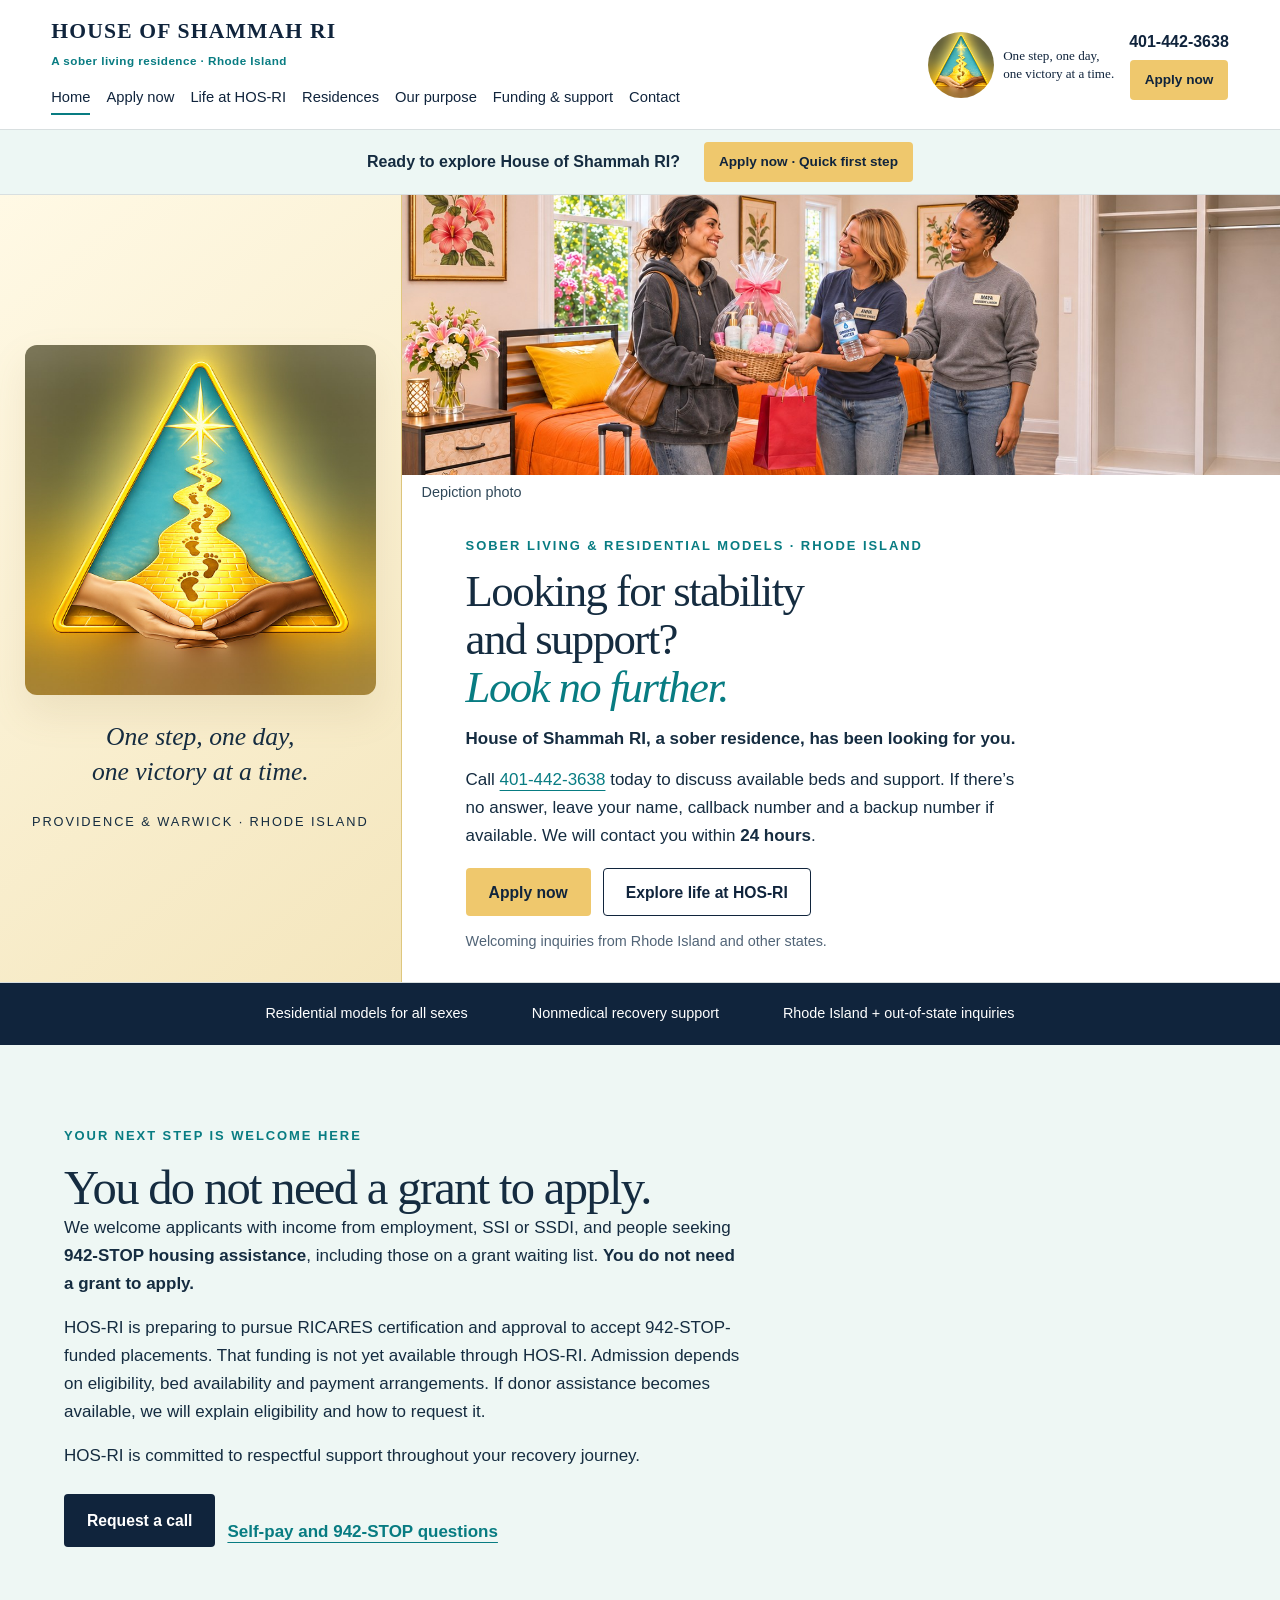
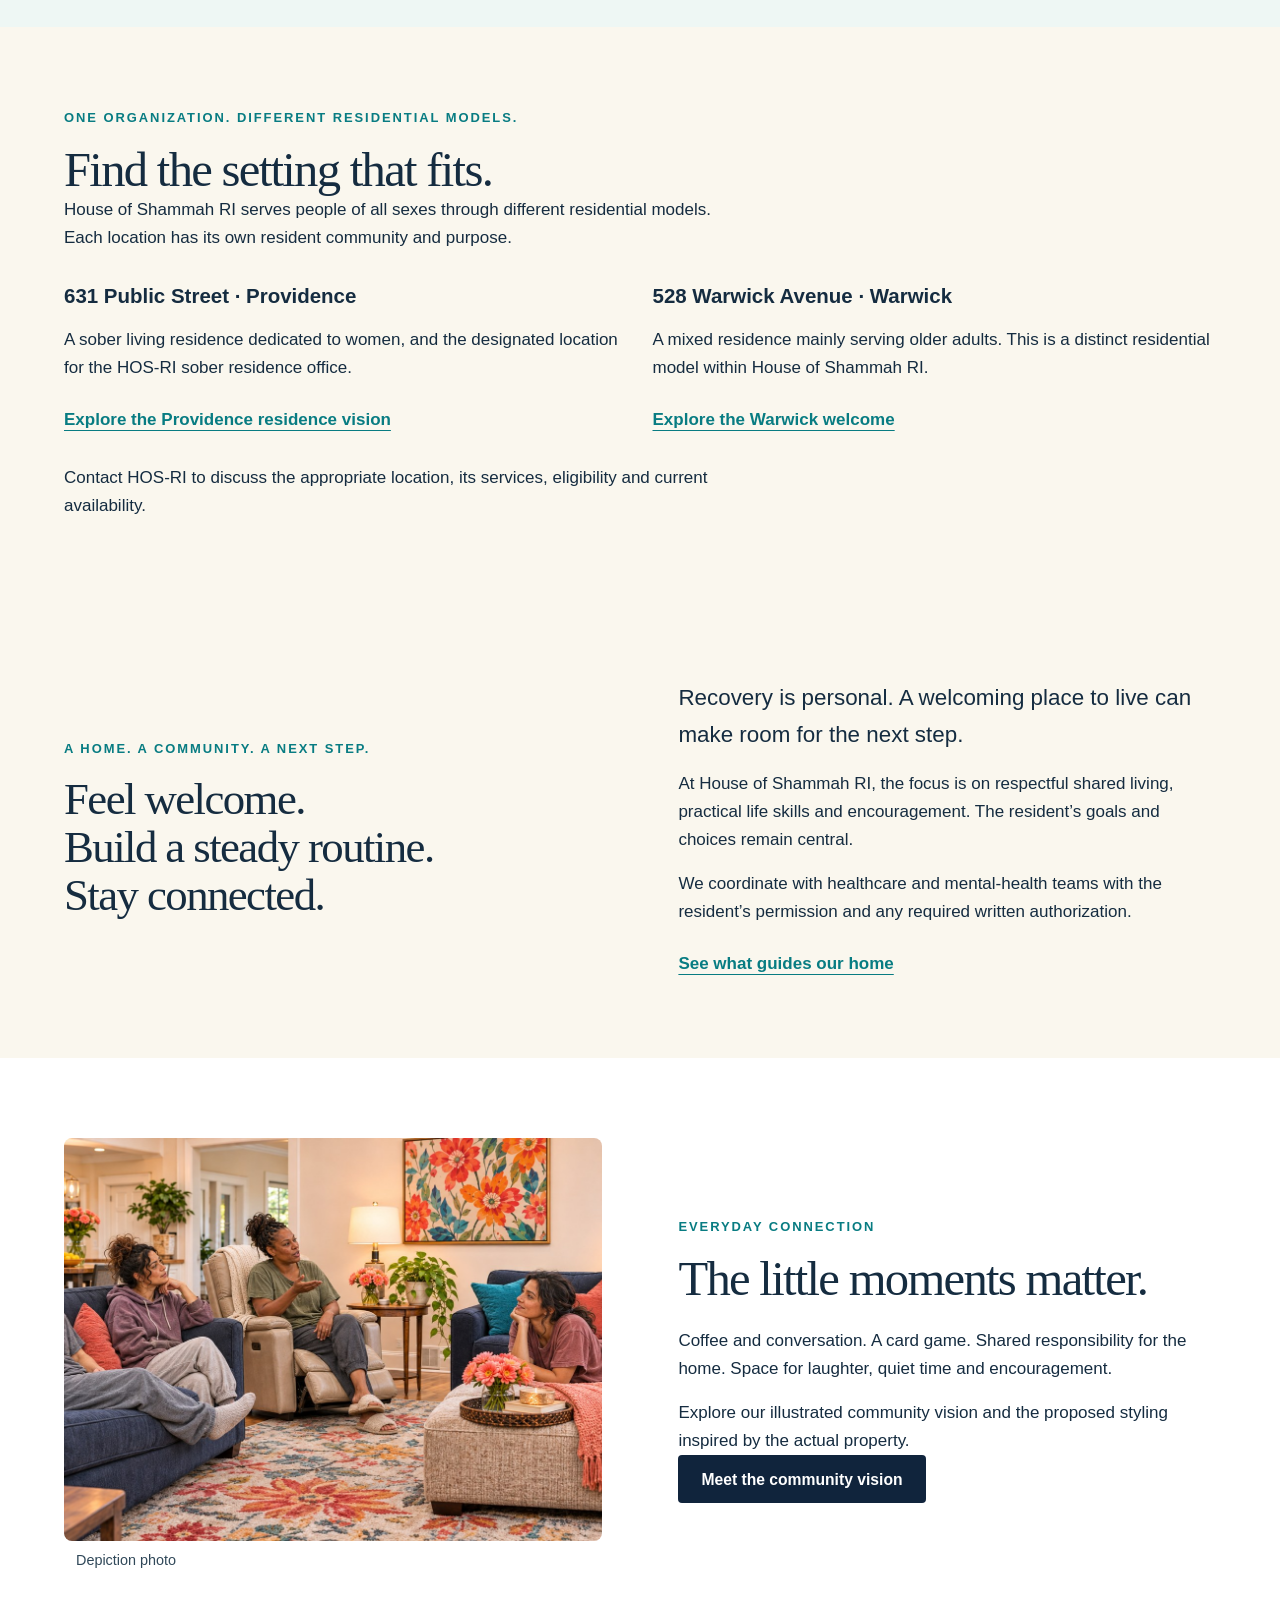
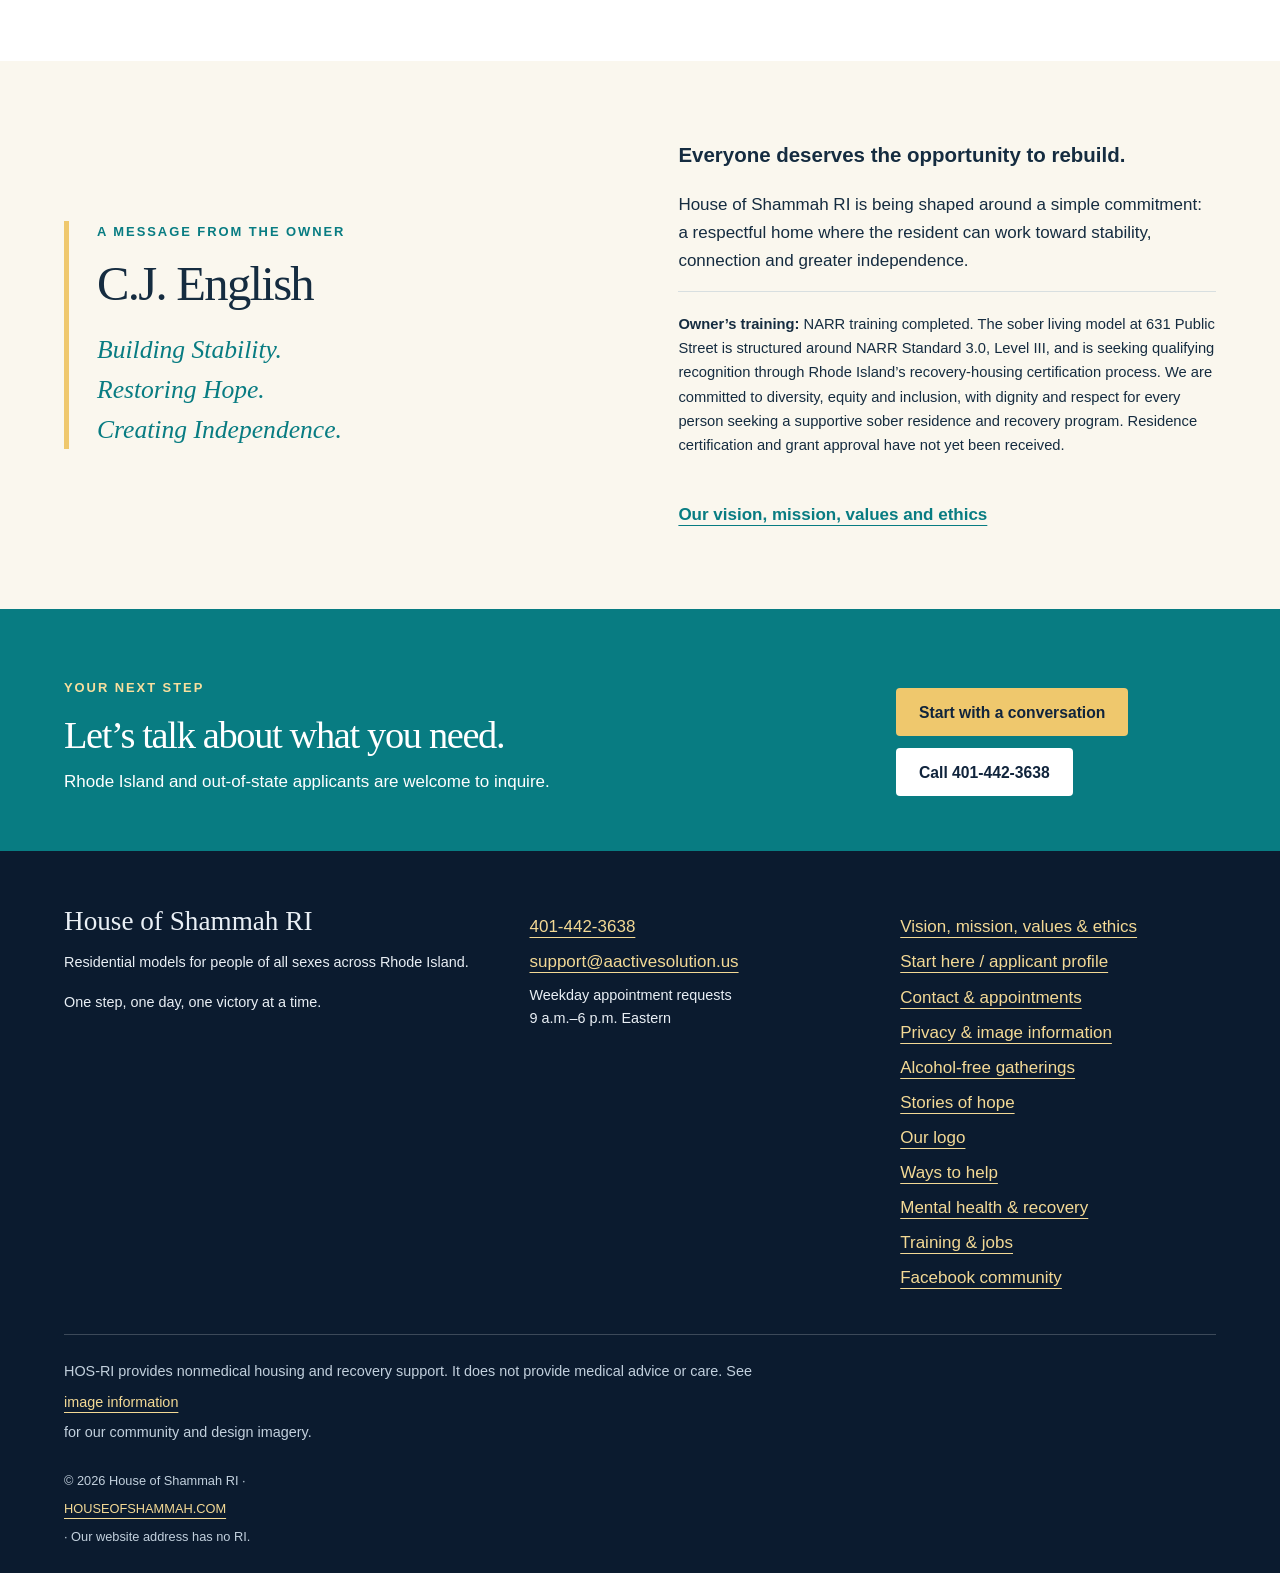
==== commit c65f5966: "Welcome self-pay and 942-STOP inquiries; use HOS-RI and C.J. English; route contact requests to acti" ====
--- a/index.html
+++ b/index.html
@@ -1 +1 @@
-<!doctype html><html lang="en"><head><meta charset="utf-8"><meta name="viewport" content="width=device-width,initial-scale=1"><title>A Sober Living Residence in Rhode Island | House of Shammah RI</title><meta name="description" content="House of Shammah RI serves all sexes through different Rhode Island residential models: a women’s sober residence and designated office in Providence, and a mixed residence mainly for older adults in Warwick."><meta name="theme-color" content="#10243c"><link rel="canonical" href="https://houseofshammah.com/"><link rel="icon" href="assets/refresh/hos-logo.jpg"><meta property="og:title" content="A Sober Living Residence in Rhode Island | House of Shammah RI"><meta property="og:description" content="House of Shammah RI serves all sexes through different Rhode Island residential models: a women’s sober residence and designated office in Providence, and a mixed residence mainly for older adults in Warwick."><meta property="og:image" content="https://houseofshammah.com/assets/refresh/welcome-casual.jpg"><link rel="stylesheet" href="redesign.css"><link rel="stylesheet" href="finishing.css"><script src="site.js?v=20261124-contacts" defer></script><link rel="stylesheet" href="journey.css?v=20261124-contacts"></head><body><a class="skip" href="#main">Skip to content</a><header class="site-header"><div class="header-inner"><div class="navigation"><a class="wordmark" href="index.html">HOUSE OF SHAMMAH RI<span>A sober living residence · Rhode Island</span></a><button class="menu-toggle" aria-expanded="false" aria-controls="primary-nav">Menu</button><nav id="primary-nav" aria-label="Main navigation"><a href="index.html" aria-current=page>Home</a><a href="apply.html" >Apply now</a><a href="life.html" >Life at HOS RI</a><a href="residence.html" >Residences</a><a href="purpose.html" >Our purpose</a><a href="funding.html" >Funding & support</a><a href="contact.html" >Contact</a></nav></div><div class="header-contact"><a class="mini-brand" href="logo.html" aria-label="House of Shammah RI logo and tagline"><img src="assets/refresh/hos-logo.jpg" alt="House of Shammah RI gold and turquoise logo"><span>One step, one day,<br>one victory at a time.</span></a><div class="contact-actions"><a href="tel:14014423638">401-442-3638</a><a class="button gold small" href="apply.html">Apply now</a></div></div></div><div class="compact-tagline">One step, one day, one victory at a time.</div></header><main id="main"><div class="application-invite"><strong>Ready to explore House of Shammah RI?</strong><a class="button gold small" href="apply.html#first-step">Apply now · Quick first step</a></div><section class="hero"><div class="hero-brand"><a href="logo.html"><img src="assets/refresh/hos-logo.jpg" alt="House of Shammah RI logo" width="1024" height="1024"></a><p class="brand-tagline">One step, one day,<br>one victory at a time.</p><p class="place">Providence & Warwick · Rhode Island</p></div><div class="hero-story"><div class="hero-copy"><p class="eyebrow">Sober living & residential models · Rhode Island</p><h1>A sober living residence.<br><em>A place to move forward.</em></h1><p>House of Shammah RI brings together different residential models centered on dignity, connection and a place to move forward. Our Providence sober living residence is dedicated to women; our Warwick residence is mixed and mainly serves older adults.</p><div class="buttons"><a class="button gold" href="apply.html">Apply now</a><a class="button outline" href="life.html">Explore life at HOS RI</a></div><p class="micro">Welcoming inquiries from Rhode Island and other states.</p></div><div class="hero-photo"><figure><a class="image-link" href="assets/refresh/bedroom-welcome-water.jpg" aria-label="Open image: Women offering a newcomer a welcome basket and drinking water"><img src="assets/refresh/bedroom-welcome-water.jpg" alt="Women offering a newcomer a welcome basket and drinking water" fetchpriority=high decoding="async"></a><figcaption>Depiction photo</figcaption></figure></div></div></section><div class="promise-strip"><span>Residential models for all sexes</span><span>Nonmedical recovery support</span><span>Rhode Island + out-of-state inquiries</span></div><section class="section offering"><p class="eyebrow">What we offer</p><h2>A respectful home. A practical next step.</h2><p>Different residential settings in Rhode Island, with a women’s sober living model in Providence and a mixed residence mainly for older adults in Warwick. Our focus is dignity, everyday structure, connection and nonmedical support.</p><p>HOS RI is pursuing the recognition and approval steps needed to participate in eligible recovery-housing funding opportunities and connect residents with community resources. Residence certification and grant approval have not yet been received. Funding depends on the program’s rules and individual eligibility.</p><div class="buttons"><a class="button navy" href="apply.html#first-step">Let’s talk about your next step</a><a class="text-link" href="funding.html">Explore funding & community support</a></div></section><section class="section" id="residential-models"><p class="eyebrow">One organization. Different residential models.</p><h2>Find the setting that fits.</h2><p>House of Shammah RI serves people of all sexes through different residential models. Each location has its own resident community and purpose.</p><div class="comparison"><article><h3>631 Public Street · Providence</h3><p>A sober living residence dedicated to women, and the designated location for the HOS RI sober residence office.</p><a class="text-link" href="residence.html#providence">Explore the Providence residence vision</a></article><article><h3>528 Warwick Avenue · Warwick</h3><p>A mixed residence mainly serving older adults. This is a distinct residential model within House of Shammah RI.</p><a class="text-link" href="residence.html#warwick-welcome">Explore the Warwick welcome</a></article></div><p>Contact HOS RI to discuss the appropriate location, its services, eligibility and current availability.</p></section><section class="section intro"><div><p class="eyebrow">A home. A community. A next step.</p><h2>Feel welcome.<br>Build a steady routine.<br>Stay connected.</h2></div><div><p class="large">Recovery is personal. A welcoming place to live can make room for the next step.</p><p>At House of Shammah RI, the focus is on respectful shared living, practical life skills and encouragement. The resident’s goals and choices remain central.</p><p>We coordinate with healthcare and mental-health teams with the resident’s permission and any required written authorization.</p><a class="text-link" href="purpose.html">See what guides our home</a></div></section><section class="section feature"><div><figure><a class="image-link" href="assets/refresh/living-casual.jpg" aria-label="Open image: Fictional women in casual clothing enjoying conversation in a living room"><img src="assets/refresh/living-casual.jpg" alt="Fictional women in casual clothing enjoying conversation in a living room" loading=lazy decoding="async"></a><figcaption>Depiction photo</figcaption></figure></div><div><p class="eyebrow">Everyday connection</p><h2>The little moments matter.</h2><p>Coffee and conversation. A card game. Shared responsibility for the home. Space for laughter, quiet time and encouragement.</p><p>Explore our illustrated community vision and the proposed styling inspired by the actual property.</p><a class="button navy" href="life.html">Meet the community vision</a></div></section><section class="section founder"><div class="founder-name"><p class="eyebrow">A message from the owner</p><h2>C. J. Ferrer</h2><p class="founder-tagline">Building Stability.<br>Restoring Hope.<br>Creating Independence.</p></div><div><h3>Everyone deserves the opportunity to rebuild.</h3><p>House of Shammah RI is being shaped around a simple commitment: a respectful home where the resident can work toward stability, connection and greater independence.</p><p class="credential"><strong>Owner’s training:</strong> NARR training completed. The sober living model at 631 Public Street is structured around NARR Standard 3.0, Level III, and is seeking qualifying recognition through Rhode Island’s recovery-housing certification process. We are committed to diversity, equity and inclusion, with dignity and respect for every person seeking a supportive sober residence and recovery program. Residence certification and grant approval have not yet been received.</p><a class="text-link" href="purpose.html">Our vision, mission, values and ethics</a></div></section><section class="cta"><div><p class="eyebrow">Your next step</p><h2>Let’s talk about what you need.</h2><p>Rhode Island and out-of-state applicants are welcome to inquire.</p></div><div class="buttons"><a class="button gold" href="apply.html">Start with a conversation</a><a class="button light" href="tel:14014423638">Call 401-442-3638</a></div></section></main><footer><div class="footer-grid"><div><strong>House of Shammah RI</strong><p>Residential models for people of all sexes across Rhode Island.</p><p>One step, one day, one victory at a time.</p></div><div><a href="tel:14014423638">401-442-3638</a><a href="mailto:support@houseofshammah.com">support@houseofshammah.com</a><p>Weekday appointment requests<br>9 a.m.–6 p.m. Eastern</p></div><div><a href="purpose.html">Vision, mission, values & ethics</a><a href="apply.html">Start here / applicant profile</a><a href="contact.html">Contact & appointments</a><a href="privacy.html">Privacy & image information</a><a href="alcohol-free.html">Alcohol-free gatherings</a><a href="stories.html">Stories of hope</a><a href="logo.html">Our logo</a><a href="support.html">Ways to help</a><a href="wellbeing.html">Mental health &amp; recovery</a><a href="community-resources.html">Training &amp; jobs</a><a href="https://www.facebook.com/profile.php?id=61596578085756">Facebook community</a></div></div><p class="footer-note">HOS RI provides nonmedical housing and recovery support. It does not provide medical advice or care. See <a href="privacy.html">image information</a> for our community and design imagery.</p><p class="copyright">© 2026 House of Shammah RI · <a href="https://houseofshammah.com">HOUSEOFSHAMMAH.COM</a> · Our website address has no RI.</p></footer><dialog id="image-dialog"><button class="dialog-close" aria-label="Close enlarged image">Close</button><img alt=""><p></p></dialog><aside class="followup-invite" id="followup-invite" aria-labelledby="followup-title" hidden><button type="button" class="followup-close" aria-label="Dismiss application invitation">Close</button><p class="eyebrow">A warm invitation</p><h2 id="followup-title">Ready for your next step?</h2><p>Your questions are welcome. Begin with a short contact request, or keep exploring at your pace.</p><a class="button gold" href="apply.html#first-step">Continue to the application</a><button type="button" class="text-button followup-later">Not now</button></aside></body></html>+<!doctype html><html lang="en"><head><meta charset="utf-8"><meta name="viewport" content="width=device-width,initial-scale=1"><title>A Sober Living Residence in Rhode Island | House of Shammah RI</title><meta name="description" content="House of Shammah RI serves all sexes through different Rhode Island residential models: a women’s sober residence and designated office in Providence, and a mixed residence mainly for older adults in Warwick."><meta name="theme-color" content="#10243c"><link rel="canonical" href="https://houseofshammah.com/"><link rel="icon" href="assets/refresh/hos-logo.jpg"><meta property="og:title" content="A Sober Living Residence in Rhode Island | House of Shammah RI"><meta property="og:description" content="House of Shammah RI serves all sexes through different Rhode Island residential models: a women’s sober residence and designated office in Providence, and a mixed residence mainly for older adults in Warwick."><meta property="og:image" content="https://houseofshammah.com/assets/refresh/welcome-casual.jpg"><link rel="stylesheet" href="redesign.css"><link rel="stylesheet" href="finishing.css"><script src="site.js?v=20261127-welcome" defer></script><link rel="stylesheet" href="journey.css?v=20261124-contacts"></head><body><a class="skip" href="#main">Skip to content</a><header class="site-header"><div class="header-inner"><div class="navigation"><a class="wordmark" href="index.html">HOUSE OF SHAMMAH RI<span>A sober living residence · Rhode Island</span></a><button class="menu-toggle" aria-expanded="false" aria-controls="primary-nav">Menu</button><nav id="primary-nav" aria-label="Main navigation"><a href="index.html" aria-current=page>Home</a><a href="apply.html" >Apply now</a><a href="life.html" >Life at HOS-RI</a><a href="residence.html" >Residences</a><a href="purpose.html" >Our purpose</a><a href="funding.html" >Funding & support</a><a href="contact.html" >Contact</a></nav></div><div class="header-contact"><a class="mini-brand" href="logo.html" aria-label="House of Shammah RI logo and tagline"><img src="assets/refresh/hos-logo.jpg" alt="House of Shammah RI gold and turquoise logo"><span>One step, one day,<br>one victory at a time.</span></a><div class="contact-actions"><a href="tel:14014423638">401-442-3638</a><a class="button gold small" href="apply.html">Apply now</a></div></div></div><div class="compact-tagline">One step, one day, one victory at a time.</div></header><main id="main"><div class="application-invite"><strong>Ready to explore House of Shammah RI?</strong><a class="button gold small" href="apply.html#first-step">Apply now · Quick first step</a></div><section class="hero"><div class="hero-brand"><a href="logo.html"><img src="assets/refresh/hos-logo.jpg" alt="House of Shammah RI logo" width="1024" height="1024"></a><p class="brand-tagline">One step, one day,<br>one victory at a time.</p><p class="place">Providence & Warwick · Rhode Island</p></div><div class="hero-story"><div class="hero-copy"><p class="eyebrow">Sober living & residential models · Rhode Island</p><h1>Looking for stability<br>and support?<br><em>Look no further.</em></h1><p><strong>House of Shammah RI, a sober residence, has been looking for you.</strong></p><p>Call <a href="tel:14014423638">401-442-3638</a> today to discuss available beds and support. If there’s no answer, leave your name, callback number and a backup number if available. We will contact you within <strong>24 hours</strong>.</p><div class="buttons"><a class="button gold" href="apply.html">Apply now</a><a class="button outline" href="life.html">Explore life at HOS-RI</a></div><p class="micro">Welcoming inquiries from Rhode Island and other states.</p></div><div class="hero-photo"><figure><a class="image-link" href="assets/refresh/bedroom-welcome-water.jpg" aria-label="Open image: Women offering a newcomer a welcome basket and drinking water"><img src="assets/refresh/bedroom-welcome-water.jpg" alt="Women offering a newcomer a welcome basket and drinking water" fetchpriority=high decoding="async"></a><figcaption>Depiction photo</figcaption></figure></div></div></section><div class="promise-strip"><span>Residential models for all sexes</span><span>Nonmedical recovery support</span><span>Rhode Island + out-of-state inquiries</span></div><section class="section offering"><p class="eyebrow">Your next step is welcome here</p><h2>You do not need a grant to apply.</h2><p>We welcome applicants with income from employment, SSI or SSDI, and people seeking <strong>942-STOP housing assistance</strong>, including those on a grant waiting list. <strong>You do not need a grant to apply.</strong></p><p>HOS-RI is preparing to pursue RICARES certification and approval to accept 942-STOP-funded placements. That funding is not yet available through HOS-RI. Admission depends on eligibility, bed availability and payment arrangements. If donor assistance becomes available, we will explain eligibility and how to request it.</p><p>HOS-RI is committed to respectful support throughout your recovery journey.</p><div class="buttons"><a class="button navy" href="apply.html#first-step">Request a call</a><a class="text-link" href="funding.html">Self-pay and 942-STOP questions</a></div></section><section class="section" id="residential-models"><p class="eyebrow">One organization. Different residential models.</p><h2>Find the setting that fits.</h2><p>House of Shammah RI serves people of all sexes through different residential models. Each location has its own resident community and purpose.</p><div class="comparison"><article><h3>631 Public Street · Providence</h3><p>A sober living residence dedicated to women, and the designated location for the HOS-RI sober residence office.</p><a class="text-link" href="residence.html#providence">Explore the Providence residence vision</a></article><article><h3>528 Warwick Avenue · Warwick</h3><p>A mixed residence mainly serving older adults. This is a distinct residential model within House of Shammah RI.</p><a class="text-link" href="residence.html#warwick-welcome">Explore the Warwick welcome</a></article></div><p>Contact HOS-RI to discuss the appropriate location, its services, eligibility and current availability.</p></section><section class="section intro"><div><p class="eyebrow">A home. A community. A next step.</p><h2>Feel welcome.<br>Build a steady routine.<br>Stay connected.</h2></div><div><p class="large">Recovery is personal. A welcoming place to live can make room for the next step.</p><p>At House of Shammah RI, the focus is on respectful shared living, practical life skills and encouragement. The resident’s goals and choices remain central.</p><p>We coordinate with healthcare and mental-health teams with the resident’s permission and any required written authorization.</p><a class="text-link" href="purpose.html">See what guides our home</a></div></section><section class="section feature"><div><figure><a class="image-link" href="assets/refresh/living-casual.jpg" aria-label="Open image: Fictional women in casual clothing enjoying conversation in a living room"><img src="assets/refresh/living-casual.jpg" alt="Fictional women in casual clothing enjoying conversation in a living room" loading=lazy decoding="async"></a><figcaption>Depiction photo</figcaption></figure></div><div><p class="eyebrow">Everyday connection</p><h2>The little moments matter.</h2><p>Coffee and conversation. A card game. Shared responsibility for the home. Space for laughter, quiet time and encouragement.</p><p>Explore our illustrated community vision and the proposed styling inspired by the actual property.</p><a class="button navy" href="life.html">Meet the community vision</a></div></section><section class="section founder"><div class="founder-name"><p class="eyebrow">A message from the owner</p><h2>C.J. English</h2><p class="founder-tagline">Building Stability.<br>Restoring Hope.<br>Creating Independence.</p></div><div><h3>Everyone deserves the opportunity to rebuild.</h3><p>House of Shammah RI is being shaped around a simple commitment: a respectful home where the resident can work toward stability, connection and greater independence.</p><p class="credential"><strong>Owner’s training:</strong> NARR training completed. The sober living model at 631 Public Street is structured around NARR Standard 3.0, Level III, and is seeking qualifying recognition through Rhode Island’s recovery-housing certification process. We are committed to diversity, equity and inclusion, with dignity and respect for every person seeking a supportive sober residence and recovery program. Residence certification and grant approval have not yet been received.</p><a class="text-link" href="purpose.html">Our vision, mission, values and ethics</a></div></section><section class="cta"><div><p class="eyebrow">Your next step</p><h2>Let’s talk about what you need.</h2><p>Rhode Island and out-of-state applicants are welcome to inquire.</p></div><div class="buttons"><a class="button gold" href="apply.html">Start with a conversation</a><a class="button light" href="tel:14014423638">Call 401-442-3638</a></div></section></main><footer><div class="footer-grid"><div><strong>House of Shammah RI</strong><p>Residential models for people of all sexes across Rhode Island.</p><p>One step, one day, one victory at a time.</p></div><div><a href="tel:14014423638">401-442-3638</a><a href="mailto:support@aactivesolution.us">support@aactivesolution.us</a><p>Weekday appointment requests<br>9 a.m.–6 p.m. Eastern</p></div><div><a href="purpose.html">Vision, mission, values & ethics</a><a href="apply.html">Start here / applicant profile</a><a href="contact.html">Contact & appointments</a><a href="privacy.html">Privacy & image information</a><a href="alcohol-free.html">Alcohol-free gatherings</a><a href="stories.html">Stories of hope</a><a href="logo.html">Our logo</a><a href="support.html">Ways to help</a><a href="wellbeing.html">Mental health &amp; recovery</a><a href="community-resources.html">Training &amp; jobs</a><a href="https://www.facebook.com/profile.php?id=61596578085756">Facebook community</a></div></div><p class="footer-note">HOS-RI provides nonmedical housing and recovery support. It does not provide medical advice or care. See <a href="privacy.html">image information</a> for our community and design imagery.</p><p class="copyright">© 2026 House of Shammah RI · <a href="https://houseofshammah.com">HOUSEOFSHAMMAH.COM</a> · Our website address has no RI.</p></footer><dialog id="image-dialog"><button class="dialog-close" aria-label="Close enlarged image">Close</button><img alt=""><p></p></dialog><aside class="followup-invite" id="followup-invite" aria-labelledby="followup-title" hidden><button type="button" class="followup-close" aria-label="Dismiss application invitation">Close</button><p class="eyebrow">A warm invitation</p><h2 id="followup-title">Ready for your next step?</h2><p>Your questions are welcome. Begin with a short contact request, or keep exploring at your pace.</p><a class="button gold" href="apply.html#first-step">Continue to the application</a><button type="button" class="text-button followup-later">Not now</button></aside></body></html>
